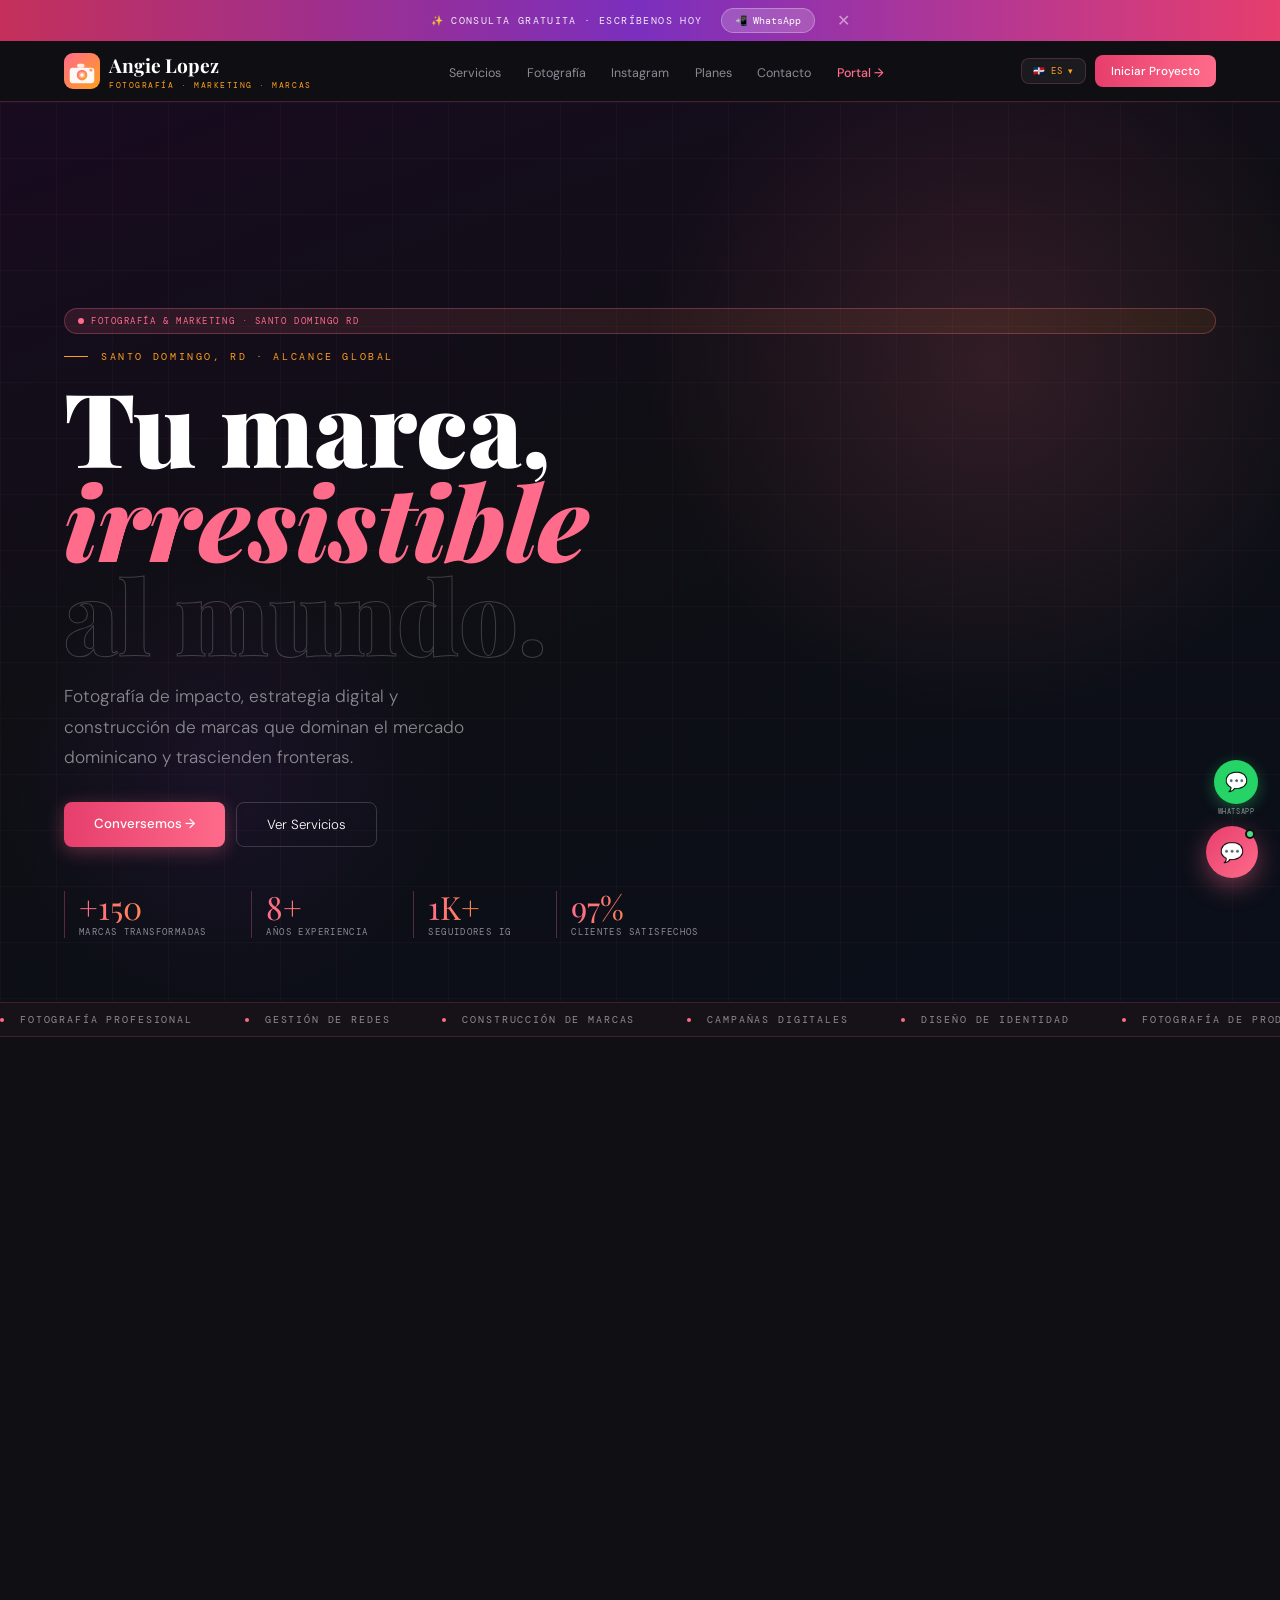
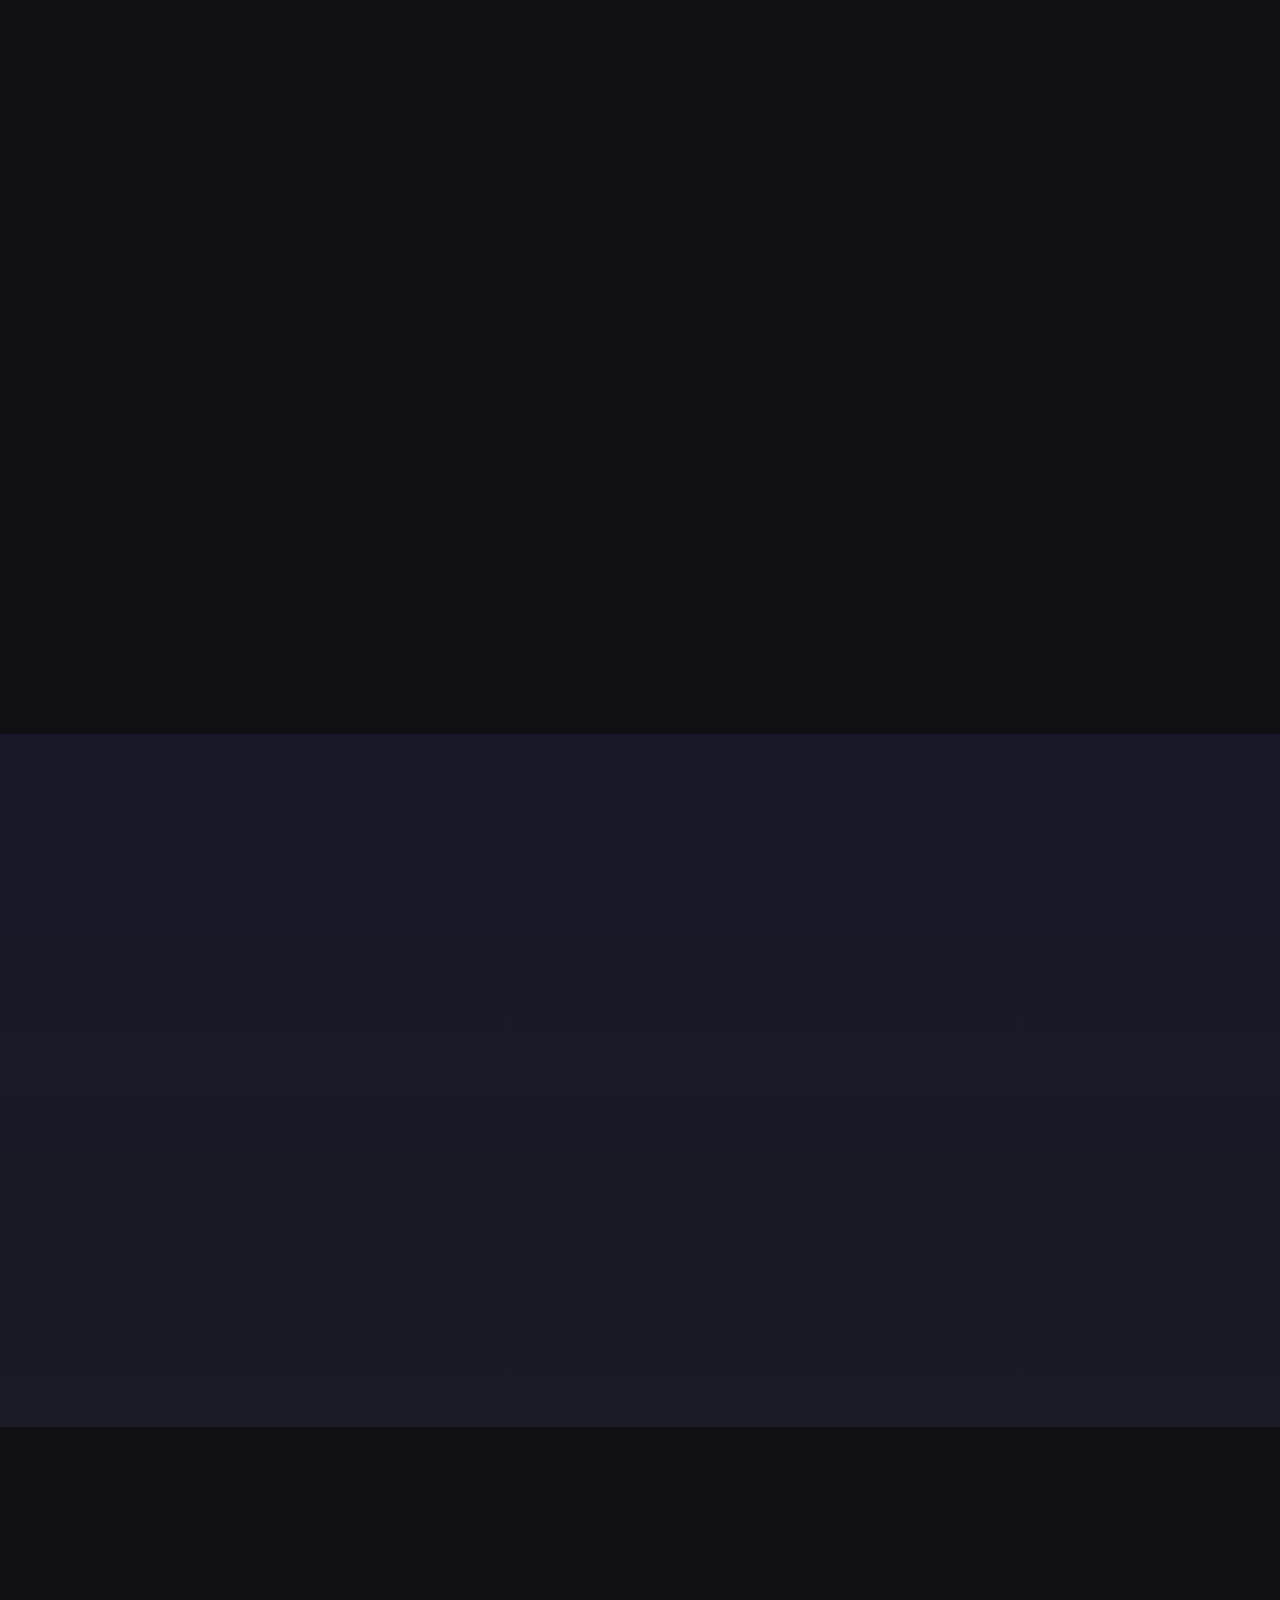
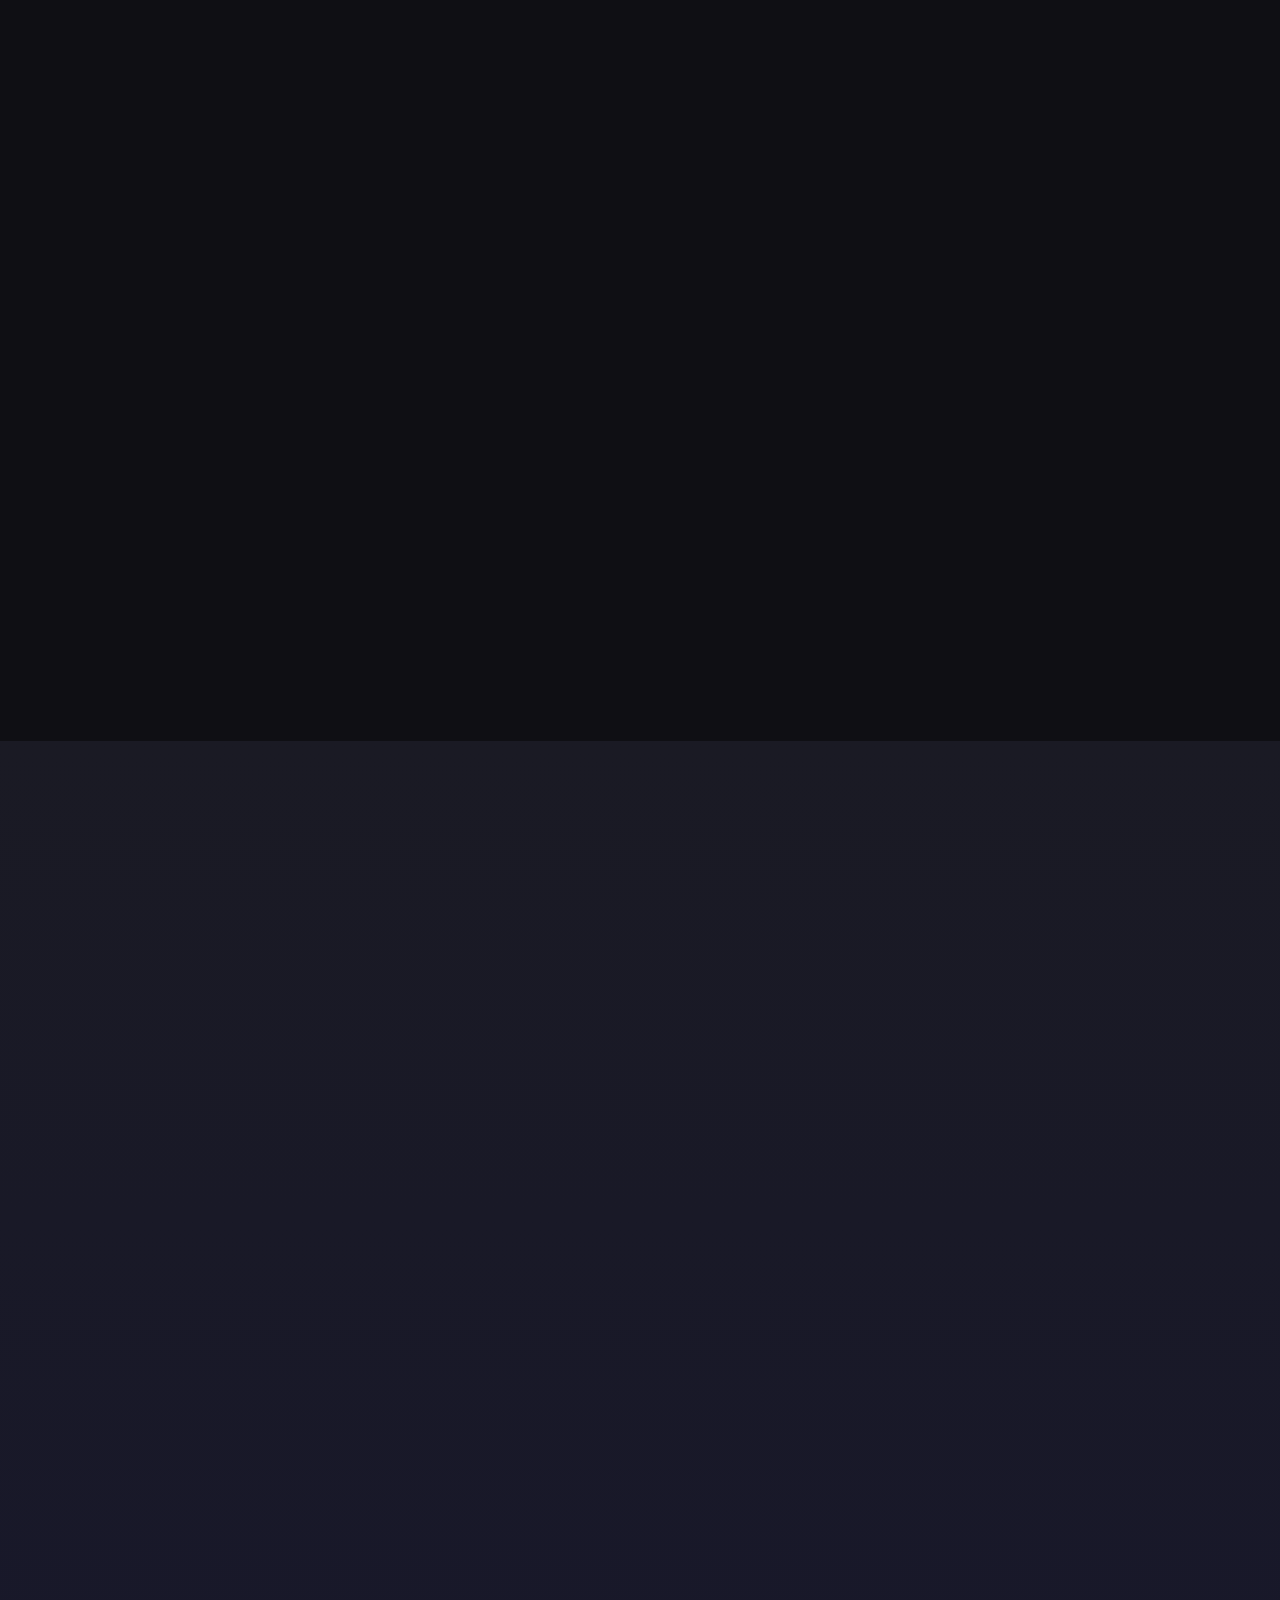
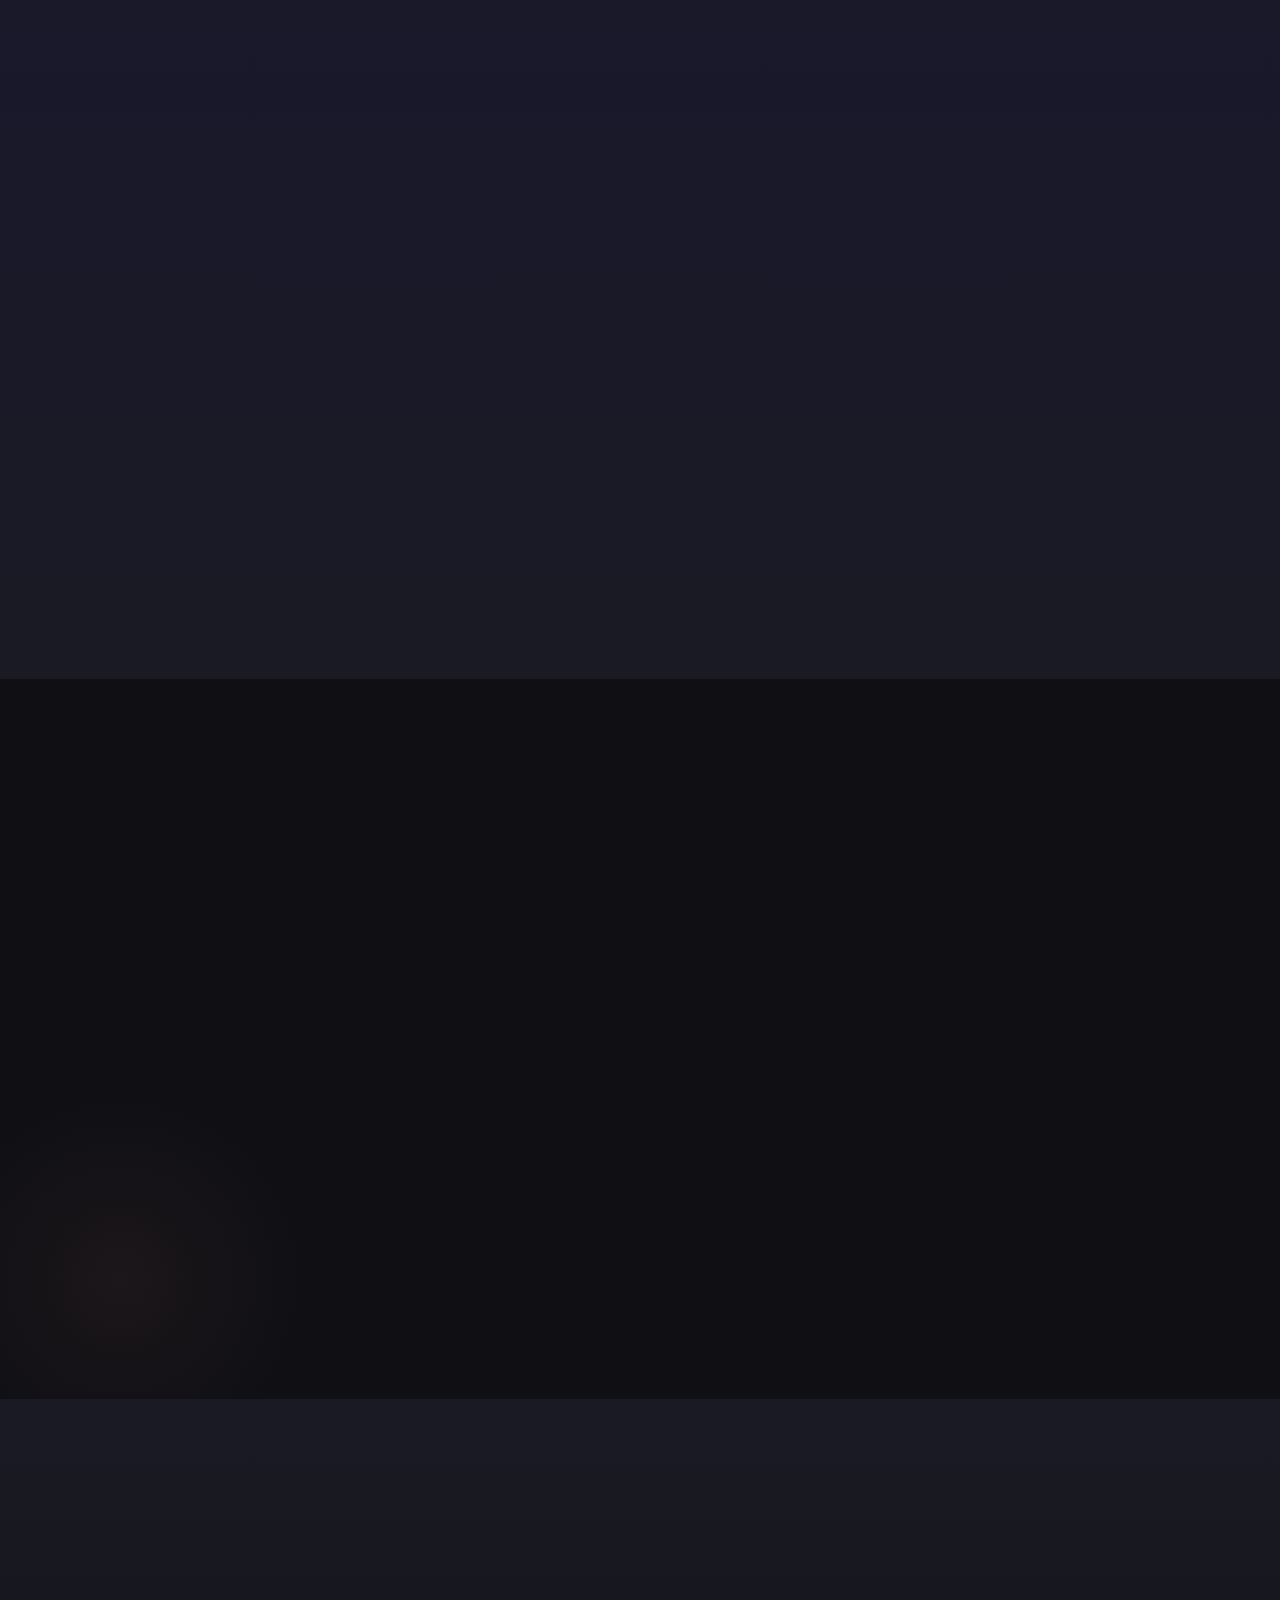
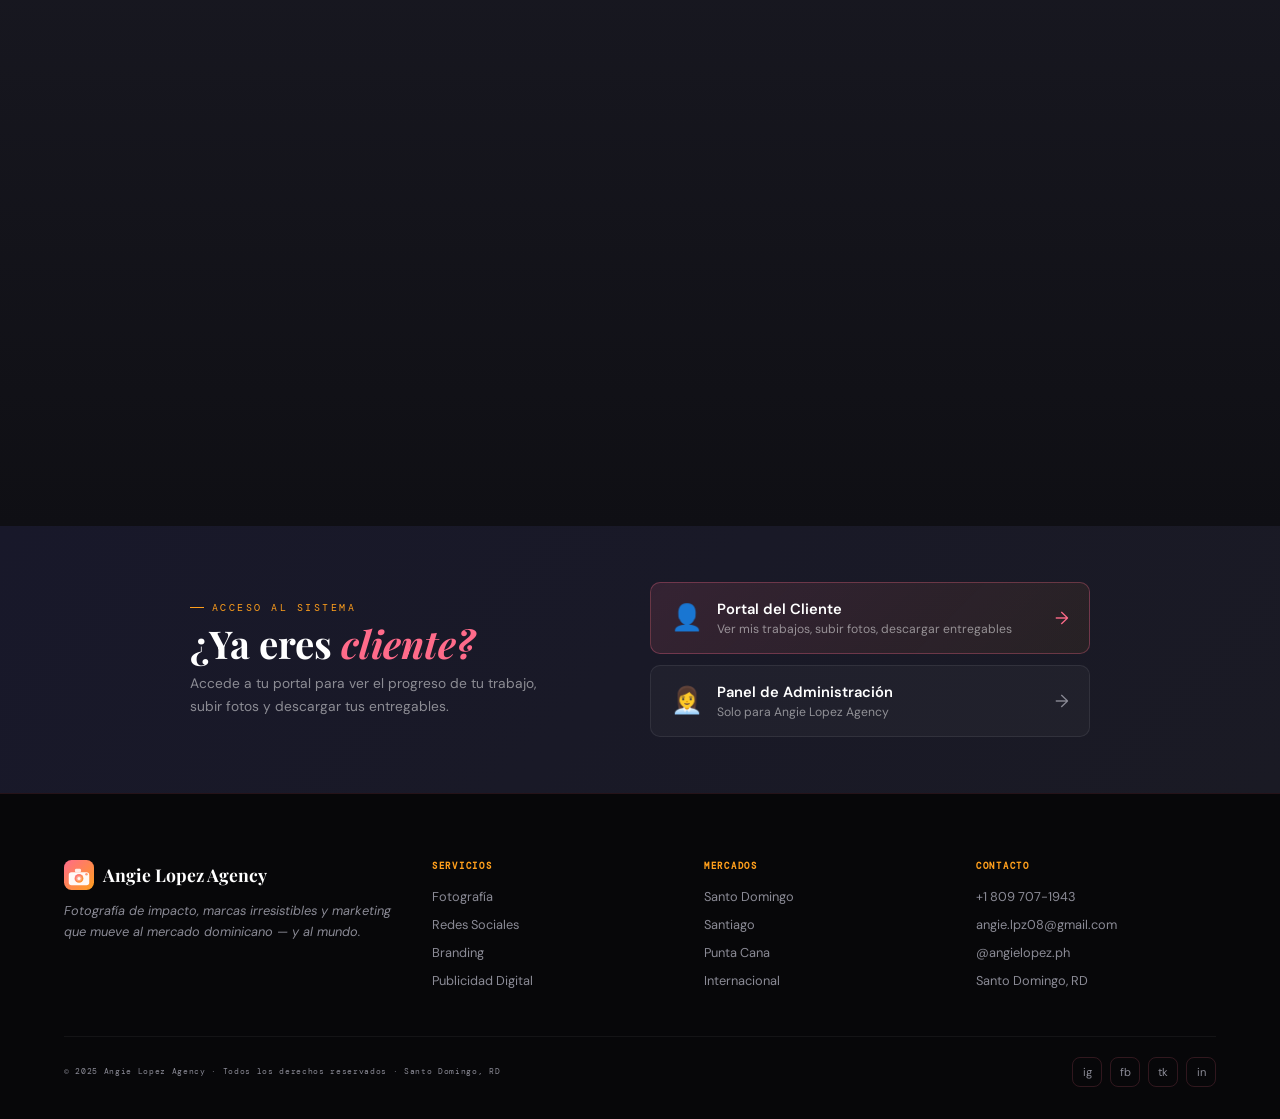
==== index.html @ e927869e "Add files via upload" ====
<!DOCTYPE html>
<html lang="es">
<head>
<meta charset="UTF-8">
<meta name="viewport" content="width=device-width,initial-scale=1">
<title>Angie Lopez Agency — Fotografía & Marketing | Santo Domingo, RD</title>
<meta name="description" content="Fotografía profesional, marketing digital y construcción de marcas en Santo Domingo, RD. Event Photographer · Corporate & Family · @angielopez.ph">
<meta name="theme-color" content="#FF6B8A">
<link rel="icon" type="image/svg+xml" href="data:image/svg+xml,<svg xmlns='http://www.w3.org/2000/svg' viewBox='0 0 100 100'><rect width='100' height='100' rx='20' fill='%23FF6B8A'/><text y='.9em' font-size='48' x='50%' text-anchor='middle' font-family='Georgia,serif' font-weight='900' fill='white'>ALA</text></svg>">
<link rel="preconnect" href="https://fonts.googleapis.com">
<link href="https://fonts.googleapis.com/css2?family=Playfair+Display:ital,wght@0,700;0,900;1,400&family=DM+Sans:wght@300;400;500&family=DM+Mono:wght@400&display=swap" rel="stylesheet">
<style>
*{margin:0;padding:0;box-sizing:border-box}
:root{
  --bg:#0F0F14;--bg2:#1A1A24;--w:#fff;--mu:#8B8B96;
  --pk:#FF6B8A;--pkd:#E63E6D;--pkk:#C4305A;
  --or:#FF9F1C;--pu:#7B2FBE;
  --gb:rgba(255,107,138,.22);--r:8px
}
html{scroll-behavior:smooth;overflow-x:hidden}
body{background:var(--bg);color:var(--w);font-family:'DM Sans',sans-serif;overflow-x:hidden}
::-webkit-scrollbar{width:3px}::-webkit-scrollbar-thumb{background:var(--pk)}
a{color:inherit;text-decoration:none}

/* PROGRESS */
#pb{position:fixed;top:0;left:0;height:3px;background:linear-gradient(90deg,var(--pkk),var(--pk),var(--or));z-index:9999;width:0;pointer-events:none;transition:width .1s}

/* TOPBAR */
#tb{background:linear-gradient(90deg,var(--pkk),var(--pu),var(--pkd));padding:8px 5%;display:flex;align-items:center;justify-content:center;gap:18px;flex-wrap:wrap;position:sticky;top:0;z-index:901}
#tb span{font-family:'DM Mono',monospace;font-size:.62rem;letter-spacing:.14em;color:rgba(255,255,255,.9);text-transform:uppercase}
#tb a{font-family:'DM Mono',monospace;font-size:.62rem;color:#fff;background:rgba(255,255,255,.18);padding:5px 13px;border-radius:20px;border:1px solid rgba(255,255,255,.28)}
.tbc{background:none;border:none;color:rgba(255,255,255,.5);cursor:pointer;font-size:1rem;margin-left:4px}

/* NAV */
nav{position:sticky;top:0;z-index:900;background:rgba(15,15,20,.97);border-bottom:1px solid var(--gb);backdrop-filter:blur(20px);padding:0 5%}
.ni{display:flex;align-items:center;justify-content:space-between;height:60px;gap:10px}
.la{display:flex;align-items:center;gap:9px;flex-shrink:0}
.lt{font-family:'Playfair Display',serif;font-size:clamp(.95rem,1.8vw,1.2rem);font-weight:700;color:var(--w)}
.ls{font-family:'DM Mono',monospace;font-size:.48rem;letter-spacing:.2em;color:var(--or);text-transform:uppercase;margin-top:2px}
.nl{display:flex;gap:clamp(12px,2vw,28px);list-style:none}
.nl a{font-size:.78rem;color:var(--mu);transition:color .2s}
.nl a:hover{color:var(--w)}
.nr{display:flex;align-items:center;gap:9px;flex-shrink:0}
.lw{position:relative}
.lb{display:flex;align-items:center;gap:5px;background:rgba(255,255,255,.05);border:1px solid var(--gb);color:var(--or);padding:6px 11px;cursor:pointer;font-family:'DM Mono',monospace;font-size:.58rem;letter-spacing:.1em;text-transform:uppercase;border-radius:var(--r)}
.ldd{position:absolute;top:calc(100% + 6px);right:0;background:var(--bg2);border:1px solid var(--gb);min-width:144px;display:none;flex-direction:column;border-radius:var(--r);overflow:hidden;box-shadow:0 16px 40px rgba(0,0,0,.5);z-index:999}
.lw.open .ldd{display:flex}
.lo{padding:9px 13px;font-family:'DM Mono',monospace;font-size:.58rem;letter-spacing:.1em;text-transform:uppercase;color:var(--mu);cursor:pointer;background:none;border:none;text-align:left;display:flex;align-items:center;gap:8px;transition:all .18s;width:100%}
.lo:hover,.lo.active{background:rgba(255,107,138,.08);color:var(--pk)}
.nc{background:linear-gradient(90deg,var(--pkd),var(--pk));color:#fff;padding:8px 16px;font-size:.73rem;font-weight:500;border-radius:var(--r);white-space:nowrap;transition:all .2s;display:inline-block}
.nc:hover{transform:translateY(-1px);box-shadow:0 4px 14px rgba(255,107,138,.35)}
.hm{display:none;flex-direction:column;gap:5px;cursor:pointer;padding:4px;background:none;border:none}
.hm span{display:block;width:22px;height:2px;background:var(--w);transition:all .3s;border-radius:2px}
.hm.open span:nth-child(1){transform:rotate(45deg) translate(5px,5px)}
.hm.open span:nth-child(2){opacity:0}
.hm.open span:nth-child(3){transform:rotate(-45deg) translate(5px,-5px)}

/* MOB NAV */
.mn{position:fixed;inset:0;background:var(--bg);z-index:890;display:flex;flex-direction:column;align-items:center;justify-content:center;gap:26px;transform:translateX(100%);transition:transform .35s ease}
.mn.open{transform:none}
.mn a{font-family:'Playfair Display',serif;font-size:1.9rem;color:var(--w);transition:color .2s}
.mn a:hover{color:var(--pk)}
.mlw{display:flex;gap:7px;flex-wrap:wrap;justify-content:center;margin-top:6px}
.ml{background:none;border:1px solid var(--gb);color:var(--mu);padding:6px 11px;cursor:pointer;font-family:'DM Mono',monospace;font-size:.58rem;letter-spacing:.1em;text-transform:uppercase;border-radius:var(--r);transition:all .18s}
.ml.active{border-color:var(--pk);color:var(--pk)}

/* HERO */
#hero{min-height:100svh;display:flex;flex-direction:column;justify-content:flex-end;padding:clamp(60px,8vw,100px) 5% clamp(40px,5vw,64px);position:relative;overflow:hidden}
.hbg{position:absolute;inset:0;background:linear-gradient(160deg,#180b20 0%,var(--bg) 45%,#0a0f1a 100%)}
.hg1{position:absolute;width:55vw;height:55vw;border-radius:50%;background:radial-gradient(circle,rgba(255,107,138,.15),transparent 70%);top:-10%;right:-5%;pointer-events:none}
.hg2{position:absolute;width:35vw;height:35vw;border-radius:50%;background:radial-gradient(circle,rgba(123,47,190,.1),transparent 70%);bottom:0;left:0;pointer-events:none}
.hgrid{position:absolute;inset:0;background-image:linear-gradient(rgba(255,107,138,.04) 1px,transparent 1px),linear-gradient(90deg,rgba(255,107,138,.04) 1px,transparent 1px);background-size:56px 56px;pointer-events:none}
.badge{display:inline-flex;align-items:center;gap:7px;background:linear-gradient(90deg,rgba(255,107,138,.12),rgba(255,159,28,.08));border:1px solid rgba(255,107,138,.3);padding:6px 13px;border-radius:999px;font-family:'DM Mono',monospace;font-size:.57rem;letter-spacing:.17em;color:var(--pk);text-transform:uppercase;margin-bottom:16px;position:relative}
.bd{width:6px;height:6px;background:var(--pk);border-radius:50%;animation:pulse 1.5s infinite;flex-shrink:0}
.ey{position:relative;font-family:'DM Mono',monospace;font-size:.63rem;letter-spacing:.26em;color:var(--or);text-transform:uppercase;margin-bottom:16px;display:flex;align-items:center;gap:13px}
.ey::before{content:'';width:24px;height:1px;background:var(--or)}
h1{position:relative;font-family:'Playfair Display',serif;font-size:clamp(2.8rem,8vw,8rem);line-height:.92;font-weight:900}
h1 em{color:var(--pk);font-style:italic}
h1 .out{-webkit-text-stroke:1px rgba(255,255,255,.2);color:transparent}
.hd{position:relative;font-size:clamp(.88rem,1.5vw,1.08rem);font-weight:300;color:rgba(255,255,255,.5);max-width:440px;line-height:1.75;margin-top:20px}
.hb{position:relative;display:flex;gap:11px;flex-wrap:wrap;margin-top:30px}
.bp{background:linear-gradient(90deg,var(--pkd),var(--pk));color:#fff;padding:13px 30px;font-size:.83rem;font-weight:500;border-radius:var(--r);transition:all .3s;box-shadow:0 4px 18px rgba(255,107,138,.33);display:inline-block}
.bp:hover{transform:translateY(-2px);box-shadow:0 8px 26px rgba(255,107,138,.48)}
.bg{border:1px solid rgba(255,255,255,.17);color:var(--w);padding:13px 30px;font-size:.83rem;font-weight:300;border-radius:var(--r);transition:all .3s;display:inline-block}
.bg:hover{border-color:var(--pk);color:var(--pk)}
.hss{position:relative;display:flex;gap:clamp(16px,3.5vw,48px);margin-top:44px;flex-wrap:wrap}
.hsi{border-left:1px solid rgba(255,107,138,.3);padding-left:14px}
.hsn{font-family:'Playfair Display',serif;font-size:clamp(1.3rem,3vw,2rem);background:linear-gradient(90deg,var(--pk),var(--or));-webkit-background-clip:text;-webkit-text-fill-color:transparent;background-clip:text;line-height:1}
.hsl{font-family:'DM Mono',monospace;font-size:.54rem;letter-spacing:.16em;color:var(--mu);text-transform:uppercase;margin-top:3px}

/* TICKER */
.tkw{border-top:1px solid rgba(255,107,138,.17);border-bottom:1px solid rgba(255,107,138,.17);padding:10px 0;overflow:hidden;background:rgba(255,107,138,.03)}
.tkt{display:flex;gap:52px;white-space:nowrap;animation:ticker 28s linear infinite;width:max-content}
.tki{font-family:'DM Mono',monospace;font-size:.61rem;letter-spacing:.19em;color:var(--mu);text-transform:uppercase;display:flex;align-items:center;gap:16px}
.tkd{width:4px;height:4px;background:var(--pk);border-radius:50%;flex-shrink:0}

/* SECTIONS */
section{padding:clamp(52px,8.5vw,105px) 5%}
.stg{font-family:'DM Mono',monospace;font-size:.59rem;letter-spacing:.26em;color:var(--or);text-transform:uppercase;margin-bottom:13px;display:flex;align-items:center;gap:9px}
.stg::before{content:'';width:16px;height:1px;background:var(--or)}
h2{font-family:'Playfair Display',serif;font-size:clamp(1.8rem,4vw,3.6rem);line-height:.95;margin-bottom:14px}
h2 em{color:var(--pk);font-style:italic}
.rv{opacity:0;transform:translateY(26px);transition:opacity .6s ease,transform .6s ease}
.rv.vis{opacity:1;transform:none}

/* SERVICES */
.si{font-size:clamp(.86rem,1.4vw,1rem);font-weight:300;color:rgba(255,255,255,.44);max-width:460px;line-height:1.75;margin-bottom:clamp(28px,4.5vw,56px)}
.sg{display:grid;grid-template-columns:repeat(auto-fit,minmax(min(100%,265px),1fr));gap:1px;background:rgba(255,107,138,.17)}
.sc{background:var(--bg);padding:clamp(20px,3vw,36px) clamp(16px,2.5vw,28px);position:relative;overflow:hidden;transition:background .3s}
.sc::before{content:'';position:absolute;inset:0;background:linear-gradient(135deg,rgba(255,107,138,.06),transparent 60%);opacity:0;transition:opacity .3s}
.sc:hover::before{opacity:1}
.sc:hover{background:rgba(255,107,138,.03)}
.scn{font-family:'Playfair Display',serif;font-size:2rem;color:rgba(255,107,138,.1);line-height:1;margin-bottom:14px;transition:color .3s}
.sc:hover .scn{color:rgba(255,107,138,.24)}
.sci{font-size:1.25rem;margin-bottom:10px}
.scnm{font-family:'Playfair Display',serif;font-size:1.08rem;font-weight:700;margin-bottom:7px}
.scd{font-size:.82rem;color:var(--mu);line-height:1.7;font-weight:300}
.scf{background:linear-gradient(135deg,rgba(255,107,138,.09),rgba(255,159,28,.06));border:1px solid rgba(255,107,138,.27)}
.scf .scn{color:rgba(255,107,138,.33)}
.scf .scnm{color:var(--pk)}
.sct{display:flex;flex-wrap:wrap;gap:5px;margin-top:11px}
.sctg{font-family:'DM Mono',monospace;font-size:.52rem;letter-spacing:.09em;border:1px solid rgba(255,107,138,.17);padding:3px 8px;text-transform:uppercase;color:var(--mu);border-radius:4px}

/* FOTO */
#foto{background:linear-gradient(180deg,#18182a,var(--bg2))}
.fg{display:grid;grid-template-columns:1fr 1fr;gap:clamp(28px,4.5vw,66px);align-items:center}
.fgl{display:grid;grid-template-columns:1fr 1fr;gap:7px}
.ft{overflow:hidden;position:relative;border-radius:var(--r)}
.ft:nth-child(1){grid-column:1;grid-row:1/3}
.fti{width:100%;min-height:90px;display:flex;align-items:center;justify-content:center;font-size:1.7rem;transition:transform .5s;height:100%}
.ft:hover .fti{transform:scale(1.06)}
.ft1{background:linear-gradient(135deg,#2d1520,#4a2535)}
.ft2{background:linear-gradient(135deg,#18152a,#2d2050)}
.ft3{background:linear-gradient(135deg,#15201a,#20402d)}
.ft4{background:linear-gradient(135deg,#1a1810,#302c18)}
.ftl{position:absolute;bottom:0;left:0;right:0;padding:7px 10px;background:linear-gradient(to top,rgba(0,0,0,.7),transparent);font-size:.6rem;font-family:'DM Mono',monospace;letter-spacing:.11em;text-transform:uppercase;color:rgba(255,255,255,.85);opacity:0;transition:opacity .3s;border-radius:0 0 var(--r) var(--r)}
.ft:hover .ftl{opacity:1}
.fc h2{font-size:clamp(1.7rem,3vw,3rem);line-height:.95;margin-bottom:13px}
.fc p{font-size:clamp(.82rem,1.3vw,.94rem);font-weight:300;color:rgba(255,255,255,.46);line-height:1.75;margin-bottom:16px}
.fty{display:flex;flex-direction:column;gap:7px;margin-top:14px}
.ftype{display:flex;align-items:center;gap:12px;padding:11px 14px;border:1px solid rgba(255,107,138,.13);border-radius:var(--r);transition:all .3s}
.ftype:hover{border-color:rgba(255,107,138,.36);background:rgba(255,107,138,.04)}
.ftic{font-size:1.05rem;flex-shrink:0}
.ftnm{font-weight:500;font-size:.84rem}
.ftpr{font-family:'DM Mono',monospace;font-size:.58rem;color:var(--or);letter-spacing:.08em;margin-top:2px}

/* INSTAGRAM */
#ig{background:var(--bg)}
.igw{display:grid;grid-template-columns:240px 1fr;gap:24px;align-items:start}
.igc{background:var(--bg2);border:1px solid var(--gb);border-radius:16px;overflow:hidden}
.igh{padding:15px;display:flex;align-items:center;gap:11px;border-bottom:1px solid var(--gb)}
.igav{width:40px;height:40px;border-radius:50%;background:linear-gradient(135deg,#f09433,#e6683c,#dc2743,#cc2366,#bc1888);display:flex;align-items:center;justify-content:center;color:#fff;font-weight:700;font-size:1rem;flex-shrink:0;font-family:'Playfair Display',serif}
.ighd{font-weight:700;font-size:.88rem;color:var(--w)}
.ign2{font-size:.72rem;color:var(--mu);margin-top:2px}
.igfl{margin-left:auto;background:#0095f6;color:#fff;border:none;border-radius:7px;padding:6px 13px;font-size:.7rem;font-weight:600;cursor:pointer;flex-shrink:0}
.igst{display:flex;padding:10px;border-bottom:1px solid var(--gb)}
.igsti{flex:1;text-align:center}
.igsn{font-size:.95rem;font-weight:700;color:var(--w)}
.igsl2{font-size:.6rem;color:var(--mu)}
.igb{padding:10px 13px;border-bottom:1px solid var(--gb)}
.igb p{font-size:.76rem;color:rgba(255,255,255,.6);line-height:1.55}
.igb strong{color:var(--w);font-weight:600}
.igg{display:grid;grid-template-columns:repeat(3,1fr);gap:2px;padding:2px}
.igt{aspect-ratio:1;display:flex;align-items:center;justify-content:center;cursor:pointer;transition:opacity .2s;border-radius:5px;position:relative;overflow:hidden}
.igt:hover{opacity:.82}
.igtl{position:absolute;bottom:0;left:0;right:0;background:rgba(0,0,0,.6);color:#fff;font-size:.54rem;padding:4px 5px;opacity:0;transition:opacity .2s;font-family:'DM Mono',monospace;letter-spacing:.07em;text-transform:uppercase;text-align:center}
.igt:hover .igtl{opacity:1}
.c1{background:#e8d5c4}.c2{background:#c4d4e8}.c3{background:#d4e8c4}
.c4{background:#e8c4d4}.c5{background:#c4e8e4}.c6{background:#e4e8c4}
.c7{background:#dcc4e8}.c8{background:#e8dcc4}.c9{background:#c4dce8}
.igct{padding:10px 13px;text-align:center;border-top:1px solid var(--gb)}
.igct a{font-size:.7rem;color:#0095f6;font-weight:600}
.igco{display:flex;flex-direction:column;gap:20px}
.ight{font-family:'Playfair Display',serif;font-size:clamp(1.4rem,2.8vw,2.2rem);line-height:1}
.ight em{color:var(--pk);font-style:italic}
.igd{font-size:.88rem;font-weight:300;color:rgba(255,255,255,.46);line-height:1.75;max-width:440px}






.igcl{background:linear-gradient(135deg,rgba(255,107,138,.1),rgba(255,159,28,.06));border:1px solid rgba(255,107,138,.27);border-radius:var(--r);padding:14px}
.igclt{font-family:'Playfair Display',serif;font-size:1rem;font-weight:700;margin-bottom:6px}
.igcld{font-size:.8rem;color:rgba(255,255,255,.56);line-height:1.6;margin-bottom:12px}
.igclb{display:inline-flex;align-items:center;gap:7px;background:linear-gradient(90deg,var(--pkd),var(--pk));color:#fff;padding:9px 18px;border-radius:var(--r);font-size:.74rem;font-weight:500;transition:all .3s}
.igclb:hover{transform:translateY(-2px);box-shadow:0 6px 18px rgba(255,107,138,.4)}

/* SECTORES */
.mkg{display:grid;grid-template-columns:repeat(auto-fit,minmax(min(100%,185px),1fr));gap:1px;background:rgba(255,107,138,.13);margin-top:clamp(24px,3.5vw,44px)}
.mkc{background:var(--bg);padding:20px 16px;text-align:center;transition:all .3s;border:1px solid transparent}
.mkc:hover{background:rgba(255,107,138,.05);border-color:rgba(255,107,138,.19)}
.mkico{font-size:1.55rem;margin-bottom:7px}
.mks{font-family:'DM Mono',monospace;font-size:.53rem;letter-spacing:.17em;text-transform:uppercase;color:var(--or);margin-bottom:4px}
.mkn{font-family:'Playfair Display',serif;font-size:.95rem;font-weight:700;margin-bottom:4px}
.mkd{font-size:.74rem;color:var(--mu);line-height:1.55}

/* PROCESO */
#pro{background:linear-gradient(180deg,var(--bg2),#18182a)}
.pg{display:grid;gap:1px;background:rgba(255,107,138,.13);margin-top:clamp(24px,3.5vw,44px)}
.paso{background:var(--bg2);padding:clamp(18px,3vw,34px);display:grid;grid-template-columns:50px 1fr;gap:clamp(14px,2vw,28px);align-items:start;transition:background .3s}
.paso:hover{background:rgba(255,107,138,.04)}
.pasn{font-family:'Playfair Display',serif;font-size:2.4rem;color:rgba(255,107,138,.17);line-height:1;padding-top:3px}
.past{font-family:'Playfair Display',serif;font-size:clamp(.96rem,1.7vw,1.2rem);font-weight:700;margin-bottom:5px}
.pasd{font-size:.82rem;color:var(--mu);line-height:1.7;max-width:560px}

/* PLANES */
.pli{font-size:clamp(.84rem,1.3vw,.94rem);color:rgba(255,255,255,.43);max-width:480px;line-height:1.7;margin-bottom:clamp(24px,3.5vw,44px)}
.plg{display:grid;grid-template-columns:repeat(auto-fit,minmax(min(100%,255px),1fr));gap:1px;background:rgba(255,107,138,.17)}
.plan{background:var(--bg);padding:clamp(22px,3vw,38px) clamp(18px,2.5vw,30px);position:relative;transition:background .3s}
.plan:hover:not(.pf){background:rgba(255,107,138,.03)}
.plb{position:absolute;top:15px;right:15px;font-family:'DM Mono',monospace;font-size:.5rem;letter-spacing:.11em;background:var(--pkk);color:#fff;padding:3px 8px;text-transform:uppercase;border-radius:4px}
.pf{background:linear-gradient(135deg,var(--pkk),var(--pk))}
.pln{font-family:'DM Mono',monospace;font-size:.63rem;letter-spacing:.2em;text-transform:uppercase;margin-bottom:5px;color:var(--mu)}
.pf .pln{color:rgba(255,255,255,.76)}
.plp{font-family:'Playfair Display',serif;font-size:clamp(1.8rem,3.5vw,2.6rem);font-weight:900;line-height:1;margin:14px 0 3px}
.plc{font-family:'DM Mono',monospace;font-size:.63rem;vertical-align:super;margin-right:3px;color:var(--mu)}
.pf .plc{color:rgba(255,255,255,.66)}
.plpe{font-family:'DM Mono',monospace;font-size:.56rem;letter-spacing:.11em;color:var(--mu);text-transform:uppercase;margin-bottom:20px}
.pf .plpe{color:rgba(255,255,255,.58)}
.plf{list-style:none;display:flex;flex-direction:column}
.plf li{padding:8px 0;border-bottom:1px solid rgba(255,255,255,.06);font-size:.82rem;display:flex;align-items:flex-start;gap:8px;font-weight:300;line-height:1.4}
.pf .plf li{border-bottom-color:rgba(255,255,255,.13)}
.plf li::before{content:'→';color:var(--or);font-size:.68rem;flex-shrink:0;margin-top:1px}
.pf .plf li::before{color:rgba(255,255,255,.86)}
.plbt{display:block;margin-top:20px;padding:11px;text-align:center;font-family:'DM Mono',monospace;font-size:.63rem;letter-spacing:.16em;text-transform:uppercase;border:1px solid rgba(255,107,138,.2);color:var(--w);border-radius:var(--r);transition:all .3s;cursor:pointer;background:none;width:100%}
.plbt:hover{background:var(--pk);color:#fff;border-color:var(--pk)}
.pf .plbt{background:rgba(255,255,255,.14);color:#fff;border-color:rgba(255,255,255,.26)}
.pf .plbt:hover{background:#fff;color:var(--pkk)}
.plnt{font-family:'DM Mono',monospace;font-size:.56rem;letter-spacing:.08em;color:var(--mu);margin-top:28px;text-align:center;line-height:1.75}
.pptl{font-family:'Playfair Display',serif;font-size:clamp(1.2rem,2.3vw,1.7rem);margin:44px 0 18px}
.pptl em{color:var(--pk);font-style:italic}
.ppg{display:grid;grid-template-columns:repeat(auto-fit,minmax(min(100%,205px),1fr));gap:1px;background:rgba(255,107,138,.17)}
.ppc{background:var(--bg);padding:22px 18px;transition:background .3s}
.ppc:hover{background:rgba(255,107,138,.04)}
.ppn{font-family:'DM Mono',monospace;font-size:.58rem;letter-spacing:.16em;text-transform:uppercase;color:var(--pk);margin-bottom:5px}
.ppp{font-family:'Playfair Display',serif;font-size:1.55rem;font-weight:700;margin-bottom:3px}
.ppd{font-family:'DM Mono',monospace;font-size:.54rem;letter-spacing:.09em;color:var(--mu);text-transform:uppercase;margin-bottom:11px}
.ppf{list-style:none;display:flex;flex-direction:column;gap:6px}
.ppf li{font-size:.76rem;color:var(--mu);display:flex;gap:7px;line-height:1.4}
.ppf li::before{content:'✓';color:var(--pk);flex-shrink:0}

/* TESTIMONIOS */
#tst{background:linear-gradient(180deg,#18182a,var(--bg2))}
.tg{display:grid;grid-template-columns:repeat(auto-fit,minmax(min(100%,260px),1fr));gap:1px;background:rgba(255,107,138,.13);margin-top:clamp(24px,3.5vw,44px)}
.tc{background:var(--bg2);padding:clamp(18px,3vw,30px);transition:background .3s}
.tc:hover{background:rgba(255,107,138,.04)}
.tcs{color:var(--pk);font-size:.7rem;margin-bottom:11px;letter-spacing:2px}
.tcq{font-family:'Playfair Display',serif;font-size:clamp(.86rem,1.4vw,1rem);font-style:italic;line-height:1.65;color:rgba(255,255,255,.8);margin-bottom:14px}
.tca{font-family:'DM Mono',monospace;font-size:.56rem;letter-spacing:.13em;color:var(--or);text-transform:uppercase}
.tcr{font-size:.74rem;color:var(--mu);margin-top:2px}

/* CONTACTO */
#cont{position:relative;overflow:hidden}
.cgw{position:absolute;width:380px;height:380px;background:radial-gradient(circle,rgba(196,123,110,.07),transparent 70%);left:-70px;bottom:-70px;pointer-events:none}
.cgg{display:grid;grid-template-columns:1fr 1fr;gap:clamp(32px,4.5vw,66px)}
.ci h2{font-size:clamp(1.8rem,4vw,3.5rem);line-height:.93;margin-bottom:14px}
.ci p{font-size:clamp(.82rem,1.3vw,.94rem);font-weight:300;color:rgba(255,255,255,.42);line-height:1.75;margin-bottom:24px}
.chs{display:flex;flex-direction:column;gap:9px}
.ch{display:flex;align-items:center;gap:12px;padding:12px 14px;border:1px solid rgba(255,107,138,.13);border-radius:var(--r);transition:all .3s;cursor:pointer}
.ch:hover{border-color:var(--pk);background:rgba(255,107,138,.05)}
.chi{font-size:1.05rem;flex-shrink:0}
.chl{font-family:'DM Mono',monospace;font-size:.52rem;letter-spacing:.14em;color:var(--or);text-transform:uppercase}
.chv{font-size:.82rem;margin-top:2px}
.fs{display:flex;flex-direction:column;gap:11px}
.fr{display:grid;grid-template-columns:1fr 1fr;gap:11px}
.fg2{display:flex;flex-direction:column;gap:5px}
.fl{font-family:'DM Mono',monospace;font-size:.52rem;letter-spacing:.14em;color:var(--mu);text-transform:uppercase}
.fin,.fse,.fta{background:rgba(255,255,255,.05);border:1px solid rgba(255,107,138,.17);color:var(--w);padding:10px 13px;font-family:'DM Sans',sans-serif;font-size:.86rem;outline:none;transition:border-color .3s;border-radius:var(--r);-webkit-appearance:none;width:100%}
.fin:focus,.fse:focus,.fta:focus{border-color:var(--pk)}
.fin::placeholder,.fta::placeholder{color:var(--mu)}
.fta{resize:vertical;min-height:92px}
.fse option{background:var(--bg)}
.fsb{background:linear-gradient(90deg,var(--pkd),var(--pk));color:#fff;border:none;padding:12px 34px;font-size:.82rem;font-weight:500;cursor:pointer;align-self:flex-start;border-radius:var(--r);transition:all .3s}
.fsb:hover{transform:translateY(-2px);box-shadow:0 8px 20px rgba(255,107,138,.38)}

/* CHAT */
#cw{position:fixed;bottom:22px;right:22px;z-index:800}
#cb{width:52px;height:52px;border-radius:50%;background:linear-gradient(135deg,var(--pkd),var(--pk));border:none;cursor:pointer;display:flex;align-items:center;justify-content:center;font-size:1.2rem;box-shadow:0 8px 26px rgba(255,107,138,.43);transition:all .3s;position:relative}
#cb:hover{transform:scale(1.08);box-shadow:0 12px 38px rgba(255,107,138,.58)}
.cpls{position:absolute;top:3px;right:3px;width:10px;height:10px;background:#4ade80;border-radius:50%;border:2px solid var(--bg);animation:pulse 2s infinite}
#cp{position:absolute;bottom:64px;right:0;width:min(338px,91vw);background:var(--bg2);border:1px solid rgba(255,107,138,.24);box-shadow:0 20px 56px rgba(0,0,0,.6);display:none;flex-direction:column;border-radius:13px;overflow:hidden}
#cp.open{display:flex;animation:co .28s ease}
.chd{background:linear-gradient(90deg,var(--pkk),var(--pk));padding:13px 15px;display:flex;align-items:center;gap:10px}
.chav{width:32px;height:32px;border-radius:50%;background:rgba(255,255,255,.2);display:flex;align-items:center;justify-content:center;font-size:.9rem;flex-shrink:0}
.chnm{font-family:'Playfair Display',serif;font-size:.92rem;font-weight:700;color:#fff}
.chst{font-family:'DM Mono',monospace;font-size:.52rem;letter-spacing:.09em;color:rgba(255,255,255,.8)}
#cms{flex:1;min-height:235px;max-height:235px;overflow-y:auto;padding:11px;display:flex;flex-direction:column;gap:8px;scroll-behavior:smooth}
#cms::-webkit-scrollbar{width:2px}
#cms::-webkit-scrollbar-thumb{background:var(--pk)}
.msg{max-width:85%;padding:8px 12px;font-size:.8rem;line-height:1.5;border-radius:10px;word-break:break-word;animation:fadein .2s ease}
.msg.bot{background:rgba(255,107,138,.1);border:1px solid rgba(255,107,138,.17);color:var(--w);align-self:flex-start;border-radius:3px 10px 10px 10px}
.msg.user{background:linear-gradient(135deg,var(--pkk),var(--pk));color:#fff;align-self:flex-end;border-radius:10px 3px 10px 10px}
.msg a{color:var(--or);text-decoration:underline}
.msg strong{font-weight:600}
.qd{display:flex;gap:4px;align-items:center;padding:3px 0}
.qd span{width:6px;height:6px;background:var(--pk);border-radius:50%;opacity:.3;animation:dot 1.2s infinite}
.qd span:nth-child(2){animation-delay:.2s}
.qd span:nth-child(3){animation-delay:.4s}
.qrw{padding:7px 10px;display:flex;flex-wrap:wrap;gap:5px;border-top:1px solid rgba(255,107,138,.11);background:rgba(255,107,138,.03)}
.qrb{background:rgba(255,107,138,.1);border:1px solid rgba(255,107,138,.23);color:var(--pk);padding:4px 9px;border-radius:16px;font-size:.7rem;cursor:pointer;white-space:nowrap;transition:all .16s;font-family:'DM Sans',sans-serif}
.qrb:hover{background:rgba(255,107,138,.2);border-color:var(--pk)}
.ciw{padding:9px 10px;border-top:1px solid rgba(255,107,138,.12);display:flex;gap:6px;background:var(--bg2)}
#ci{flex:1;background:rgba(255,255,255,.05);border:1px solid rgba(255,107,138,.15);color:var(--w);padding:8px 11px;font-family:'DM Sans',sans-serif;font-size:.8rem;outline:none;border-radius:var(--r);transition:border-color .2s}
#ci:focus{border-color:var(--pk)}
#ci::placeholder{color:var(--mu)}
#ci:disabled{opacity:.53}
#cs{background:linear-gradient(135deg,var(--pkd),var(--pk));color:#fff;border:none;width:34px;height:34px;border-radius:50%;cursor:pointer;font-size:.88rem;transition:all .18s;display:flex;align-items:center;justify-content:center;flex-shrink:0}
#cs:hover:not(:disabled){transform:scale(1.08);box-shadow:0 4px 13px rgba(255,107,138,.38)}
#cs:disabled{opacity:.43;cursor:not-allowed;transform:none}
.cft{padding:5px 10px;background:rgba(255,107,138,.03);border-top:1px solid rgba(255,107,138,.1);display:flex;align-items:center;justify-content:space-between}
.cfl{font-family:'DM Mono',monospace;font-size:.5rem;letter-spacing:.08em;color:var(--mu)}
.cfw{font-family:'DM Mono',monospace;font-size:.5rem;color:#4ade80}

/* FLOATING */
.waf{position:fixed;bottom:84px;right:22px;z-index:700;display:flex;flex-direction:column;align-items:center;gap:3px}
.waf a{width:44px;height:44px;background:#25D366;border-radius:50%;display:flex;align-items:center;justify-content:center;font-size:1.15rem;box-shadow:0 4px 15px rgba(37,211,102,.38);transition:all .3s}
.waf a:hover{transform:scale(1.1)}
.wafl{font-family:'DM Mono',monospace;font-size:.45rem;letter-spacing:.08em;color:var(--mu);text-transform:uppercase}
#btt{position:fixed;bottom:22px;left:22px;z-index:700;width:36px;height:36px;background:rgba(255,255,255,.07);border:1px solid rgba(255,107,138,.17);color:var(--mu);font-size:.82rem;cursor:pointer;display:flex;align-items:center;justify-content:center;border-radius:50%;opacity:0;transition:all .3s;backdrop-filter:blur(8px)}
#btt.vis{opacity:1}
#btt:hover{background:var(--pk);color:#fff;border-color:var(--pk)}

/* FOOTER */
footer{background:#070709;border-top:1px solid rgba(255,107,138,.12);padding:clamp(40px,6.5vw,66px) 5% clamp(24px,3vw,32px)}
.ftt{display:grid;grid-template-columns:1.4fr 1fr 1fr 1fr;gap:clamp(16px,2.5vw,32px);margin-bottom:clamp(30px,4.5vw,46px)}
.flo{display:flex;align-items:center;gap:9px;margin-bottom:10px}
.flo span{font-family:'Playfair Display',serif;font-size:1.1rem;font-weight:700}
.ftg{font-size:.8rem;color:var(--mu);line-height:1.65;font-style:italic}
.fcc h4{font-family:'DM Mono',monospace;font-size:.54rem;letter-spacing:.2em;color:var(--or);text-transform:uppercase;margin-bottom:13px}
.fcc ul{list-style:none;display:flex;flex-direction:column;gap:7px}
.fcc li a{color:var(--mu);font-size:.8rem;transition:color .2s}
.fcc li a:hover{color:var(--w)}
.fb{border-top:1px solid rgba(255,255,255,.05);padding-top:20px;display:flex;justify-content:space-between;align-items:center;flex-wrap:wrap;gap:11px}
.fleg{font-family:'DM Mono',monospace;font-size:.52rem;letter-spacing:.08em;color:var(--mu)}
.fso{display:flex;gap:8px}
.sl{width:30px;height:30px;border:1px solid rgba(255,107,138,.17);display:flex;align-items:center;justify-content:center;color:var(--mu);font-size:.7rem;border-radius:var(--r);transition:all .3s}
.sl:hover{border-color:var(--pk);color:var(--pk)}


/* COTIZADOR */
#cotizador{background:linear-gradient(180deg,var(--bg2),var(--bg))}
.quiz-wrap{max-width:620px;margin:0 auto}
.quiz-step{display:none;animation:fadein .3s ease}
.quiz-step.active{display:block}
.quiz-q{font-family:'Playfair Display',serif;font-size:clamp(1.1rem,2.5vw,1.6rem);font-weight:700;margin-bottom:6px;line-height:1.2}
.quiz-sub{font-size:.86rem;color:var(--mu);margin-bottom:22px;line-height:1.6}
.quiz-opts{display:grid;grid-template-columns:1fr 1fr;gap:10px;margin-bottom:20px}
.quiz-opt{background:rgba(255,255,255,.04);border:1px solid rgba(255,107,138,.18);border-radius:10px;padding:14px 16px;cursor:pointer;transition:all .2s;text-align:left;display:flex;align-items:center;gap:11px}
.quiz-opt:hover{border-color:var(--pk);background:rgba(255,107,138,.07)}
.quiz-opt.selected{border-color:var(--pk);background:rgba(255,107,138,.12)}
.quiz-opt .opt-ico{font-size:1.3rem;flex-shrink:0}
.quiz-opt .opt-txt{font-size:.86rem;font-weight:500}
.quiz-opt .opt-sub{font-size:.74rem;color:var(--mu);margin-top:2px}
.quiz-nav{display:flex;gap:10px;align-items:center;margin-top:6px}
.quiz-back{background:none;border:1px solid rgba(255,255,255,.12);color:var(--mu);padding:9px 18px;border-radius:var(--r);font-size:.82rem;cursor:pointer;transition:all .2s}
.quiz-back:hover{border-color:var(--pk);color:var(--pk)}
.quiz-prog{flex:1;background:rgba(255,255,255,.07);border-radius:99px;height:5px;overflow:hidden}
.quiz-prog-bar{background:linear-gradient(90deg,var(--pkd),var(--pk));height:100%;border-radius:99px;transition:width .4s ease}
.quiz-result{background:linear-gradient(135deg,rgba(255,107,138,.1),rgba(255,159,28,.06));border:1px solid rgba(255,107,138,.28);border-radius:14px;padding:24px}
.quiz-result-title{font-family:'Playfair Display',serif;font-size:1.2rem;font-weight:700;margin-bottom:6px}
.quiz-result-pkg{font-family:'DM Mono',monospace;font-size:.62rem;letter-spacing:.16em;color:var(--or);text-transform:uppercase;margin-bottom:14px}
.quiz-result-price{font-family:'Playfair Display',serif;font-size:2rem;font-weight:900;color:var(--pk);margin-bottom:4px}
.quiz-result-desc{font-size:.86rem;color:rgba(255,255,255,.6);line-height:1.65;margin-bottom:18px}
.quiz-result-items{list-style:none;display:flex;flex-direction:column;gap:6px;margin-bottom:20px}
.quiz-result-items li{font-size:.84rem;display:flex;gap:8px;align-items:flex-start}
.quiz-result-items li::before{content:'→';color:var(--or);flex-shrink:0}

/* ANIMATIONS */
@keyframes pulse{0%,100%{transform:scale(1)}50%{transform:scale(1.33)}}
@keyframes ticker{from{transform:translateX(0)}to{transform:translateX(-50%)}}
@keyframes co{from{opacity:0;transform:translateY(13px) scale(.96)}to{opacity:1;transform:none}}
@keyframes dot{0%,80%,100%{opacity:.2;transform:translateY(0)}40%{opacity:1;transform:translateY(-3px)}}
@keyframes fadein{from{opacity:0;transform:translateY(5px)}to{opacity:1;transform:none}}

/* RESPONSIVE */
@media(max-width:960px){
  .nl,.nc{display:none}
  .hm{display:flex}
  .fg,.cgg{grid-template-columns:1fr}
  .fgl{order:2}.fc{order:1}
  .ftt{grid-template-columns:1fr 1fr}
  .igw{grid-template-columns:1fr}
  
}
@media(max-width:620px){
  .fr{grid-template-columns:1fr}
  .ftt{grid-template-columns:1fr}
  .fb{flex-direction:column;align-items:flex-start}
  .hss{gap:13px}
  .ppg{grid-template-columns:1fr 1fr}
  #tb{flex-direction:column;gap:6px;padding:7px 4%}
}
</style>
</head>
<body>

<div id="pb"></div>

<!-- TOPBAR -->
<div id="tb">
  <span data-i18n="ann">✨ Consulta gratuita · Escríbenos hoy</span>
  <a href="https://wa.me/18097071943" target="_blank">📲 WhatsApp</a>
  <button class="tbc" onclick="this.parentElement.style.display='none'">✕</button>
</div>

<!-- NAV -->
<nav>
  <div class="ni">
    <a href="#hero" class="la">
      <svg width="36" height="36" viewBox="0 0 44 44" xmlns="http://www.w3.org/2000/svg">
        <defs><linearGradient id="lg" x1="0%" y1="0%" x2="100%" y2="100%"><stop offset="0%" style="stop-color:#FF6B8A"/><stop offset="100%" style="stop-color:#FF9F1C"/></linearGradient></defs>
        <rect width="44" height="44" rx="11" fill="url(#lg)"/>
        <rect x="7" y="18" width="30" height="19" rx="4" fill="white" opacity=".95"/>
        <circle cx="22" cy="27" r="6.5" fill="url(#lg)"/>
        <circle cx="22" cy="27" r="4" fill="white" opacity=".3"/>
        <circle cx="22" cy="27" r="2.2" fill="white" opacity=".9"/>
        <rect x="16" y="13" width="9" height="5" rx="2" fill="white" opacity=".85"/>
        <circle cx="33" cy="21" r="1.8" fill="url(#lg)" opacity=".8"/>
      </svg>
      <div>
        <div class="lt">Angie Lopez</div>
        <div class="ls" data-i18n="ls">Fotografía · Marketing · Marcas</div>
      </div>
    </a>
    <ul class="nl">
      <li><a href="#svc" data-i18n="ns">Servicios</a></li>
      <li><a href="#foto" data-i18n="nf">Fotografía</a></li>
      <li><a href="#ig" data-i18n="nig">Instagram</a></li>
      <li><a href="#planes" data-i18n="np">Planes</a></li>
      <li><a href="#cont" data-i18n="nc2">Contacto</a></li>
      <li><a href="admin/dashboard.html" style="color:var(--pk);font-weight:500">Portal →</a></li>
    </ul>
    <div class="nr">
      <div class="lw" id="lw">
        <button class="lb" onclick="tlw()"><span id="lf">🇩🇴</span><span id="lc">ES</span><span>▾</span></button>
        <div class="ldd" id="ld">
          <button class="lo active" onclick="sL('es')">🇩🇴 Español</button>
          <button class="lo" onclick="sL('en')">🇺🇸 English</button>
          <button class="lo" onclick="sL('fr')">🇫🇷 Français</button>
          <button class="lo" onclick="sL('it')">🇮🇹 Italiano</button>
          <button class="lo" onclick="sL('pt')">🇧🇷 Português</button>
        </div>
      </div>
      <a href="#cont" class="nc" data-i18n="ncta">Iniciar Proyecto</a>
      <button class="hm" id="hmbtn" onclick="tmob()"><span></span><span></span><span></span></button>
    </div>
  </div>
</nav>

<!-- MOBILE NAV -->
<div class="mn" id="mobnav">
  <a href="#svc" onclick="cmob()" data-i18n="ns">Servicios</a>
  <a href="#foto" onclick="cmob()" data-i18n="nf">Fotografía</a>
  <a href="#ig" onclick="cmob()" data-i18n="nig">Instagram</a>
  <a href="#planes" onclick="cmob()" data-i18n="np">Planes</a>
  <a href="#cont" onclick="cmob()" data-i18n="nc2">Contacto</a>
  <a href="admin/dashboard.html" style="color:var(--pk)">Portal de Acceso →</a>
  <div class="mlw">
    <button class="ml active" onclick="sL('es');cmob()">🇩🇴 ES</button>
    <button class="ml" onclick="sL('en');cmob()">🇺🇸 EN</button>
    <button class="ml" onclick="sL('fr');cmob()">🇫🇷 FR</button>
    <button class="ml" onclick="sL('it');cmob()">🇮🇹 IT</button>
    <button class="ml" onclick="sL('pt');cmob()">🇧🇷 PT</button>
  </div>
</div>

<!-- HERO -->
<section id="hero">
  <div class="hbg"></div><div class="hg1"></div><div class="hg2"></div><div class="hgrid"></div>
  <div class="badge" style="position:relative"><span class="bd"></span><span data-i18n="badge">Fotografía & Marketing · Santo Domingo RD</span></div>
  <div class="ey" data-i18n="ey">Santo Domingo, RD · Alcance Global</div>
  <h1><span data-i18n="h1a">Tu marca,</span><br><em data-i18n="h1b">irresistible</em><br><span class="out" data-i18n="h1c">al mundo.</span></h1>
  <p class="hd" data-i18n="hd">Fotografía de impacto, estrategia digital y construcción de marcas que dominan el mercado dominicano y trascienden fronteras.</p>
  <div class="hb">
    <a href="#cont" class="bp" data-i18n="hb1">Conversemos →</a>
    <a href="#svc" class="bg" data-i18n="hb2">Ver Servicios</a>
  </div>
  <div class="hss">
    <div class="hsi"><div class="hsn">+150</div><div class="hsl" data-i18n="s1">Marcas Transformadas</div></div>
    <div class="hsi"><div class="hsn">8+</div><div class="hsl" data-i18n="s2">Años Experiencia</div></div>
    <div class="hsi"><div class="hsn">1K+</div><div class="hsl" data-i18n="s3">Seguidores IG</div></div>
    <div class="hsi"><div class="hsn">97%</div><div class="hsl" data-i18n="s4">Clientes Satisfechos</div></div>
  </div>
</section>

<!-- TICKER -->
<div class="tkw"><div class="tkt">
  <div class="tki"><span class="tkd"></span><span data-i18n="t1">Fotografía Profesional</span></div>
  <div class="tki"><span class="tkd"></span><span data-i18n="t2">Gestión de Redes</span></div>
  <div class="tki"><span class="tkd"></span><span data-i18n="t3">Construcción de Marcas</span></div>
  <div class="tki"><span class="tkd"></span><span data-i18n="t4">Campañas Digitales</span></div>
  <div class="tki"><span class="tkd"></span><span data-i18n="t5">Diseño de Identidad</span></div>
  <div class="tki"><span class="tkd"></span><span data-i18n="t6">Fotografía de Productos</span></div>
  <div class="tki"><span class="tkd"></span><span data-i18n="t7">Estrategia de Contenido</span></div>
  <div class="tki"><span class="tkd"></span>Meta & Google Ads</div>
  <div class="tki"><span class="tkd"></span><span data-i18n="t1">Fotografía Profesional</span></div>
  <div class="tki"><span class="tkd"></span><span data-i18n="t2">Gestión de Redes</span></div>
  <div class="tki"><span class="tkd"></span><span data-i18n="t3">Construcción de Marcas</span></div>
  <div class="tki"><span class="tkd"></span><span data-i18n="t4">Campañas Digitales</span></div>
  <div class="tki"><span class="tkd"></span><span data-i18n="t5">Diseño de Identidad</span></div>
  <div class="tki"><span class="tkd"></span><span data-i18n="t6">Fotografía de Productos</span></div>
  <div class="tki"><span class="tkd"></span><span data-i18n="t7">Estrategia de Contenido</span></div>
  <div class="tki"><span class="tkd"></span>Meta & Google Ads</div>
</div></div>

<!-- SERVICIOS -->
<section id="svc">
  <div class="stg rv" data-i18n="stg1">Lo que hacemos</div>
  <h2 class="rv"><span data-i18n="sh1">Todo lo que tu marca</span><br><em data-i18n="sh2">necesita crecer</em></h2>
  <p class="si rv" data-i18n="sd">Desde la primera foto hasta la campaña global — somos el equipo creativo y estratégico que tu negocio dominicano necesita.</p>
  <div class="sg rv">
    <div class="sc scf"><div class="scn">★</div><div class="sci">📸</div><div class="scnm" data-i18n="s1n">Fotografía Profesional</div><p class="scd" data-i18n="s1d">Marca personal, productos, negocios, eventos y campañas. Imágenes que cuentan tu historia y venden por ti.</p><div class="sct"><span class="sctg" data-i18n="s1t1">Marca Personal</span><span class="sctg" data-i18n="s1t2">Productos</span><span class="sctg" data-i18n="s1t3">Eventos</span></div></div>
    <div class="sc"><div class="scn">02</div><div class="sci">📱</div><div class="scnm" data-i18n="s2n">Gestión de Redes Sociales</div><p class="scd" data-i18n="s2d">Instagram, Facebook, TikTok y LinkedIn. Contenido, comunidad, crecimiento orgánico y paid media.</p></div>
    <div class="sc"><div class="scn">03</div><div class="sci">🏛️</div><div class="scnm" data-i18n="s3n">Construcción de Marca</div><p class="scd" data-i18n="s3d">Identidad visual, manual de marca, naming y posicionamiento que hace tu negocio irresistible.</p></div>
    <div class="sc"><div class="scn">04</div><div class="sci">🎯</div><div class="scnm" data-i18n="s4n">Campañas Publicitarias</div><p class="scd" data-i18n="s4d">Meta Ads, Google Ads y campañas digitales orientadas a resultados medibles.</p></div>
    <div class="sc"><div class="scn">05</div><div class="sci">✍️</div><div class="scnm" data-i18n="s5n">Estrategia de Contenido</div><p class="scd" data-i18n="s5d">Calendarios editoriales, copywriting, guiones para Reels y todo el contenido que necesitas.</p></div>
    <div class="sc"><div class="scn">06</div><div class="sci">🌐</div><div class="scnm" data-i18n="s6n">Sitios Web & E-commerce</div><p class="scd" data-i18n="s6d">Páginas web y tiendas online que convierten visitantes en clientes.</p></div>
    <div class="sc"><div class="scn">07</div><div class="sci">🎬</div><div class="scnm" data-i18n="s7n">Video & Producción</div><p class="scd" data-i18n="s7d">Videos corporativos, Reels y comerciales que generan engagement real.</p></div>
    <div class="sc"><div class="scn">08</div><div class="sci">🤝</div><div class="scnm" data-i18n="s8n">Influencer & PR Digital</div><p class="scd" data-i18n="s8d">Gestión de influencers en RD, PR digital y colaboraciones estratégicas.</p></div>
    <div class="sc"><div class="scn">09</div><div class="sci">📊</div><div class="scnm" data-i18n="s9n">Consultoría Digital</div><p class="scd" data-i18n="s9d">Auditoría completa de tu presencia digital y plan personalizado para escalar.</p></div>
  </div>
</section>

<!-- FOTOGRAFÍA -->
<section id="foto">
  <div class="fg">
    <div class="fgl rv">
      <div class="ft"><div class="fti ft1">📸</div><div class="ftl">Marca Personal</div></div>
      <div class="ft"><div class="fti ft2">👔</div><div class="ftl">Corporativa</div></div>
      <div class="ft"><div class="fti ft3">🛍️</div><div class="ftl">Productos</div></div>
      <div class="ft"><div class="fti ft4">🏢</div><div class="ftl">Real Estate</div></div>
    </div>
    <div class="fc rv">
      <div class="stg" data-i18n="ftg">Especialidad Principal</div>
      <h2><span data-i18n="fh1">Fotografía que</span><br><em data-i18n="fh2">vende tu historia</em></h2>
      <p data-i18n="fd">En el mercado dominicano, la imagen lo es todo. Negocios que invierten en fotografía profesional generan hasta 3x más engagement.</p>
      <div class="fty">
        <div class="ftype"><div class="ftic">🧑‍💼</div><div><div class="ftnm" data-i18n="fp1n">Marca Personal & Profesional</div><div class="ftpr" data-i18n="fp1p">Desde RD$8,000 — 10 fotos editadas</div></div></div>
        <div class="ftype"><div class="ftic">🛍️</div><div><div class="ftnm" data-i18n="fp2n">Fotografía de Productos</div><div class="ftpr" data-i18n="fp2p">Desde RD$6,500 — pack de 15 imágenes</div></div></div>
        <div class="ftype"><div class="ftic">🏢</div><div><div class="ftnm" data-i18n="fp3n">Corporativa & Eventos</div><div class="ftpr" data-i18n="fp3p">Desde RD$15,000 — cobertura completa</div></div></div>
        <div class="ftype"><div class="ftic">🍽️</div><div><div class="ftnm" data-i18n="fp4n">Gastronomía & Lifestyle</div><div class="ftpr" data-i18n="fp4p">Desde RD$9,500 — menú completo</div></div></div>
        <div class="ftype"><div class="ftic">🏖️</div><div><div class="ftnm" data-i18n="fp5n">Turismo, Hoteles & Real Estate</div><div class="ftpr" data-i18n="fp5p">Desde RD$20,000 — propiedad completa</div></div></div>
      </div>
    </div>
  </div>
</section>

<!-- INSTAGRAM -->
<section id="ig">
  <div class="stg rv" data-i18n="igtg">Nuestro Portafolio</div>
  <h2 class="rv"><span data-i18n="igh1">Síguenos en</span><br><em>@angielopez.ph</em></h2>
  <div class="igw rv">
    <div class="igc">
      <div class="igh">
        <div class="igav">AL</div>
        <div><div class="ighd">angielopez.ph</div><div class="ign2">Angie López · Creative Manager & Photos</div></div>
        <button class="igfl" onclick="window.open('https://www.instagram.com/angielopez.ph/','_blank')" data-i18n="igflw">Seguir</button>
      </div>
      <div class="igst">
        <div class="igsti"><div class="igsn">17</div><div class="igsl2" data-i18n="igp">posts</div></div>
        <div class="igsti"><div class="igsn">1,076</div><div class="igsl2" data-i18n="igs">seguidores</div></div>
        <div class="igsti"><div class="igsn">970</div><div class="igsl2" data-i18n="igsg">siguiendo</div></div>
      </div>
      <div class="igb">
        <p><strong data-i18n="igbt">Photographer</strong> · <span data-i18n="igbs">Event · Corporate & Family</span><br>Santo Domingo | EN/ES<br><span data-i18n="igbd">Llevo tu marca con contenido premium y estratégico</span></p>
      </div>
      <div class="igg">
        <div class="igt c1" onclick="window.open('https://www.instagram.com/angielopez.ph/','_blank')"><span style="font-size:1.5rem">👩</span><div class="igtl">Marca Personal</div></div>
        <div class="igt c2" onclick="window.open('https://www.instagram.com/angielopez.ph/','_blank')"><span style="font-size:1.5rem">🕶️</span><div class="igtl">Lifestyle</div></div>
        <div class="igt c3" onclick="window.open('https://www.instagram.com/angielopez.ph/','_blank')"><span style="font-size:1.5rem">🏔️</span><div class="igtl">Outdoor</div></div>
        <div class="igt c4" onclick="window.open('https://www.instagram.com/angielopez.ph/','_blank')"><span style="font-size:1.5rem">👗</span><div class="igtl">Moda</div></div>
        <div class="igt c5" onclick="window.open('https://www.instagram.com/angielopez.ph/','_blank')"><span style="font-size:1.5rem">💑</span><div class="igtl">Parejas</div></div>
        <div class="igt c6" onclick="window.open('https://www.instagram.com/angielopez.ph/','_blank')"><span style="font-size:1.5rem">🎉</span><div class="igtl">Eventos</div></div>
        <div class="igt c7" onclick="window.open('https://www.instagram.com/angielopez.ph/','_blank')"><span style="font-size:1.5rem">👔</span><div class="igtl">Corporativa</div></div>
        <div class="igt c8" onclick="window.open('https://www.instagram.com/angielopez.ph/','_blank')"><span style="font-size:1.5rem">🌆</span><div class="igtl">Urbana</div></div>
        <div class="igt c9" onclick="window.open('https://www.instagram.com/angielopez.ph/','_blank')"><span style="font-size:1.5rem">🥂</span><div class="igtl">Celebraciones</div></div>
      </div>
      <div class="igct"><a href="https://www.instagram.com/angielopez.ph/" target="_blank" data-i18n="igver">Ver portafolio completo en Instagram →</a></div>
    </div>
    <div class="igco">
      <div>
        <div class="stg" data-i18n="igstg">Portafolio Visual</div>
        <h3 class="ight"><span data-i18n="ight1">El trabajo habla</span><br><em data-i18n="ight2">por sí mismo</em></h3>
      </div>
      <p class="igd" data-i18n="igd">Cada imagen es el resultado de entender profundamente la historia del cliente — su negocio, su audiencia y el mensaje que necesita comunicar.</p>
      <div class="igcl">
        <div class="igclt" data-i18n="igclt">¿Quieres ver más del portafolio?</div>
        <p class="igcld" data-i18n="igcld">Síguenos en Instagram para ver nuestro trabajo más reciente y casos de éxito de clientes dominicanos.</p>
        <a href="https://www.instagram.com/angielopez.ph/" target="_blank" class="igclb">📸 <span data-i18n="igclb">Seguir @angielopez.ph</span></a>
      </div>
    </div>
  </div>
</section>

<!-- PROCESO -->
<section id="pro">
  <div class="stg rv" data-i18n="prtg">Cómo trabajamos</div>
  <h2 class="rv"><em data-i18n="prh1">Nuestro proceso</em><br><span data-i18n="prh2">paso a paso</span></h2>
  <div class="pg rv">
    <div class="paso"><div class="pasn">01</div><div><div class="past" data-i18n="pr1t">Consulta Gratuita</div><p class="pasd" data-i18n="pr1d">Conversamos por WhatsApp o en persona para entender tu negocio y metas. Sin compromisos.</p></div></div>
    <div class="paso"><div class="pasn">02</div><div><div class="past" data-i18n="pr2t">Diagnóstico & Propuesta</div><p class="pasd" data-i18n="pr2d">Analizamos tu presencia y competencia en RD. Propuesta personalizada con estrategia y precios claros.</p></div></div>
    <div class="paso"><div class="pasn">03</div><div><div class="past" data-i18n="pr3t">Producción & Ejecución</div><p class="pasd" data-i18n="pr3d">Sesión fotográfica, creación de contenido, diseño de identidad y lanzamiento de campañas.</p></div></div>
    <div class="paso"><div class="pasn">04</div><div><div class="past" data-i18n="pr4t">Resultados & Crecimiento</div><p class="pasd" data-i18n="pr4d">Reportes mensuales y optimización continua. Crecemos juntos con métricas reales y transparentes.</p></div></div>
  </div>
</section>

<!-- TESTIMONIOS -->
<section id="tst">
  <div class="stg rv" data-i18n="tttg">Testimonios</div>
  <h2 class="rv"><span data-i18n="tth1">Lo que dicen</span><br><em data-i18n="tth2">nuestros clientes</em></h2>
  <div class="tg rv">
    <div class="tc"><div class="tcs">★★★★★</div><p class="tcq" data-i18n="tq1">"Después de la sesión y el rediseño de nuestras redes, duplicamos nuestras reservaciones en dos meses."</p><div class="tca" data-i18n="ta1">María Rodríguez</div><div class="tcr" data-i18n="tr1">Restaurante Piantini, Santo Domingo</div></div>
    <div class="tc"><div class="tcs">★★★★★</div><p class="tcq" data-i18n="tq2">"El equipo de Angie entiende el mercado dominicano. Saben cómo hablarle a nuestra gente. 100% recomendados."</p><div class="tca" data-i18n="ta2">Carlos Mena</div><div class="tcr" data-i18n="tr2">Desarrollador Inmobiliario, SD Este</div></div>
    <div class="tc"><div class="tcs">★★★★★</div><p class="tcq" data-i18n="tq3">"Mi marca personal pasó de 800 a 12,000 seguidores en Instagram en 4 meses. Ahora los clientes me llegan solos."</p><div class="tca" data-i18n="ta3">Dra. Patricia Álvarez</div><div class="tcr" data-i18n="tr3">Médico Estético, Naco</div></div>
  </div>
</section>

<!-- CONTACTO -->
<section id="cont">
  <div class="cgw"></div>
  <div class="cgg">
    <div class="ci">
      <div class="stg rv" data-i18n="ctg">Conversemos</div>
      <h2 class="rv"><span data-i18n="ch1a">¿Lista para</span><br><em data-i18n="ch1b">transformar</em><br><span data-i18n="ch1c">tu marca?</span></h2>
      <p class="rv" data-i18n="cd">No importa si eres emprendedora comenzando o empresa establecida — si quieres crecer en RD y más allá, hablemos hoy.</p>
      <div class="chs rv">
        <a href="https://wa.me/18097071943" target="_blank" class="ch"><div class="chi">💬</div><div><div class="chl" data-i18n="cwa">WhatsApp · Respondemos en &lt;1h</div><div class="chv">+1 (809) 707-1943</div></div></a>
        <a href="mailto:angie.lpz08@gmail.com" class="ch"><div class="chi">✉️</div><div><div class="chl" data-i18n="cem">Email</div><div class="chv">angie.lpz08@gmail.com</div></div></a>
        <a href="https://instagram.com/angielopez.ph" target="_blank" class="ch"><div class="chi">📸</div><div><div class="chl" data-i18n="cig">Instagram</div><div class="chv">@angielopez.ph</div></div></a>
        <div class="ch" onclick="openChat()"><div class="chi">🤖</div><div><div class="chl" data-i18n="cai">Chat IA · 24/7</div><div class="chv" data-i18n="caiv">Chatea con nuestra IA ahora</div></div></div>
      </div>
    </div>
    <div class="rv">
      <div class="stg" data-i18n="cfg">Formulario de Contacto</div>
      <form class="fs" onsubmit="sbform(event)">
        <div class="fr">
          <div class="fg2"><label class="fl" data-i18n="fn">Nombre</label><input class="fin" type="text" data-ph="fnph" placeholder="Tu nombre"></div>
          <div class="fg2"><label class="fl" data-i18n="fb">Negocio / Marca</label><input class="fin" type="text" data-ph="fbph" placeholder="Tu negocio"></div>
        </div>
        <div class="fg2"><label class="fl" data-i18n="fph">WhatsApp / Teléfono</label><input class="fin" type="tel" placeholder="+1 809 000 0000"></div>
        <div class="fg2"><label class="fl" data-i18n="fser">Servicio de Interés</label>
          <select class="fse">
            <option data-i18n="fsd">Selecciona un servicio</option>
            <option data-i18n="fs1">Fotografía Profesional</option>
            <option data-i18n="fs2">Gestión de Redes Sociales</option>
            <option data-i18n="fs3">Construcción de Marca</option>
            <option data-i18n="fs4">Campañas Publicitarias</option>
            <option data-i18n="fs5">Plan Completo</option>
            <option data-i18n="fs6">Consultoría</option>
          </select>
        </div>
        <div class="fg2"><label class="fl" data-i18n="fmsg">Cuéntanos de tu proyecto</label><textarea class="fta" data-ph="fmph" placeholder="¿Qué quieres lograr?"></textarea></div>
        <button type="submit" class="fsb" data-i18n="fsub">Enviar Mensaje →</button>
      </form>
    </div>
  </div>
</section>

<!-- FOOTER -->
<!-- COTIZADOR INTELIGENTE -->
<section id="cotizador">
  <div class="stg rv" style="justify-content:center;text-align:center">Cotizador Inteligente</div>
  <h2 class="rv" style="text-align:center"><span data-i18n="qh1">¿Cuánto cuesta</span><br><em data-i18n="qh2">lo que necesitas?</em></h2>
  <p class="rv" style="text-align:center;color:var(--mu);font-size:.88rem;margin-bottom:28px;max-width:420px;margin-left:auto;margin-right:auto" data-i18n="qsub">Responde 3 preguntas y te recomendamos el servicio exacto con precio estimado.</p>
  <div class="quiz-wrap rv">
    <!-- STEP 1: Tipo de negocio -->
    <div class="quiz-step active" id="qs1">
      <div class="quiz-q" data-i18n="qq1">¿Qué tipo de negocio tienes?</div>
      <div class="quiz-sub" data-i18n="qq1s">Esto nos ayuda a recomendarte la solución más efectiva</div>
      <div class="quiz-opts">
        <button class="quiz-opt" onclick="selectOpt(1,'restaurante')"><span class="opt-ico">🍽️</span><div><div class="opt-txt">Restaurante / F&B</div><div class="opt-sub">Comida, cafés, delivery</div></div></button>
        <button class="quiz-opt" onclick="selectOpt(1,'profesional')"><span class="opt-ico">⚖️</span><div><div class="opt-txt">Servicio Profesional</div><div class="opt-sub">Médico, abogado, consultor</div></div></button>
        <button class="quiz-opt" onclick="selectOpt(1,'retail')"><span class="opt-ico">🛍️</span><div><div class="opt-txt">Tienda / Producto</div><div class="opt-sub">Retail, e-commerce</div></div></button>
        <button class="quiz-opt" onclick="selectOpt(1,'inmobiliaria')"><span class="opt-ico">🏡</span><div><div class="opt-txt">Inmobiliaria / Turismo</div><div class="opt-sub">Propiedades, hoteles</div></div></button>
        <button class="quiz-opt" onclick="selectOpt(1,'belleza')"><span class="opt-ico">💆</span><div><div class="opt-txt">Belleza / Wellness</div><div class="opt-sub">Salón, spa, estética</div></div></button>
        <button class="quiz-opt" onclick="selectOpt(1,'otro')"><span class="opt-ico">💡</span><div><div class="opt-txt">Otro tipo de negocio</div><div class="opt-sub">Coach, marca personal...</div></div></button>
      </div>
    </div>
    <!-- STEP 2: Objetivo -->
    <div class="quiz-step" id="qs2">
      <div class="quiz-q" data-i18n="qq2">¿Qué es lo más urgente ahora mismo?</div>
      <div class="quiz-sub" data-i18n="qq2s">Elige el objetivo principal de tu inversión</div>
      <div class="quiz-opts">
        <button class="quiz-opt" onclick="selectOpt(2,'fotos')"><span class="opt-ico">📸</span><div><div class="opt-txt">Necesito fotos profesionales</div><div class="opt-sub">Para redes, web o publicidad</div></div></button>
        <button class="quiz-opt" onclick="selectOpt(2,'redes')"><span class="opt-ico">📱</span><div><div class="opt-txt">Quiero crecer en redes sociales</div><div class="opt-sub">Más seguidores y engagement</div></div></button>
        <button class="quiz-opt" onclick="selectOpt(2,'marca')"><span class="opt-ico">🏛️</span><div><div class="opt-txt">Necesito una marca sólida</div><div class="opt-sub">Logo, identidad, posicionamiento</div></div></button>
        <button class="quiz-opt" onclick="selectOpt(2,'ventas')"><span class="opt-ico">🎯</span><div><div class="opt-txt">Quiero más clientes / ventas</div><div class="opt-sub">Campañas y publicidad digital</div></div></button>
      </div>
    </div>
    <!-- STEP 3: Presupuesto -->
    <div class="quiz-step" id="qs3">
      <div class="quiz-q" data-i18n="qq3">¿Cuánto puedes invertir mensualmente?</div>
      <div class="quiz-sub" data-i18n="qq3s">Sin compromiso — solo para recomendarte lo que más se ajusta</div>
      <div class="quiz-opts" style="grid-template-columns:1fr 1fr">
        <button class="quiz-opt" onclick="selectOpt(3,'basico')"><span class="opt-ico">🌱</span><div><div class="opt-txt">Menos de $400/mes</div><div class="opt-sub">Empezando o presupuesto ajustado</div></div></button>
        <button class="quiz-opt" onclick="selectOpt(3,'medio')"><span class="opt-ico">🚀</span><div><div class="opt-txt">$400 - $800/mes</div><div class="opt-sub">Listo para crecer en serio</div></div></button>
        <button class="quiz-opt" onclick="selectOpt(3,'alto')"><span class="opt-ico">⚡</span><div><div class="opt-txt">$800 - $1,500/mes</div><div class="opt-sub">Inversión fuerte en marketing</div></div></button>
        <button class="quiz-opt" onclick="selectOpt(3,'enterprise')"><span class="opt-ico">🏆</span><div><div class="opt-txt">+$1,500/mes</div><div class="opt-sub">Empresa o presupuesto amplio</div></div></button>
      </div>
    </div>
    <!-- RESULT -->
    <div class="quiz-step" id="qs-result">
      <div class="quiz-result" id="quizResultBox"></div>
      <div style="display:flex;gap:10px;margin-top:14px;flex-wrap:wrap">
        <a href="https://wa.me/18097071943" target="_blank" class="bp" style="flex:1;text-align:center">💬 Hablar con Angie ahora</a>
        <button onclick="resetQuiz()" class="bg" style="flex:0;white-space:nowrap">↺ Empezar de nuevo</button>
      </div>
    </div>
    <!-- PROGRESS -->
    <div class="quiz-nav" id="quizNav" style="margin-top:16px">
      <button class="quiz-back" id="quizBackBtn" onclick="quizBack()" style="display:none">← Atrás</button>
      <div style="flex:1"></div>
      <div class="quiz-prog"><div class="quiz-prog-bar" id="quizProgBar" style="width:33%"></div></div>
      <div style="font-family:'DM Mono',monospace;font-size:.6rem;color:var(--mu);margin-left:10px" id="quizProgTxt">1 / 3</div>
    </div>
  </div>
</section>

<!-- PORTAL ACCESS -->
<section id="portal-access" style="background:linear-gradient(135deg,#18182a,var(--bg2));padding:clamp(32px,5vw,56px) 5%">
  <div style="max-width:900px;margin:0 auto;display:grid;grid-template-columns:1fr 1fr;gap:20px;align-items:center">
    <div>
      <div style="font-family:'DM Mono',monospace;font-size:.6rem;letter-spacing:.26em;color:var(--or);text-transform:uppercase;margin-bottom:10px;display:flex;align-items:center;gap:8px"><span style="width:14px;height:1px;background:var(--or);display:inline-block"></span><span data-i18n="portal-tag">Acceso al Sistema</span></div>
      <h2 style="font-family:'Playfair Display',serif;font-size:clamp(1.4rem,3vw,2.4rem);line-height:1;margin-bottom:10px"><span data-i18n="portal-h1">¿Ya eres</span> <em style="color:var(--pk);font-style:italic" data-i18n="portal-h2">cliente?</em></h2>
      <p style="font-size:.86rem;color:rgba(255,255,255,.5);line-height:1.65;max-width:380px" data-i18n="portal-desc">Accede a tu portal para ver el progreso de tu trabajo, subir fotos y descargar tus entregables.</p>
    </div>
    <div style="display:flex;flex-direction:column;gap:11px">
      <a href="client/portal.html" style="display:flex;align-items:center;gap:14px;padding:16px 20px;background:linear-gradient(135deg,rgba(255,107,138,.12),rgba(255,159,28,.06));border:1px solid rgba(255,107,138,.3);border-radius:10px;transition:all .3s;text-decoration:none" onmouseover="this.style.borderColor='var(--pk)';this.style.background='rgba(255,107,138,.18)'" onmouseout="this.style.borderColor='rgba(255,107,138,.3)';this.style.background='linear-gradient(135deg,rgba(255,107,138,.12),rgba(255,159,28,.06))'">
        <span style="font-size:1.6rem;flex-shrink:0">👤</span>
        <div>
          <div style="font-weight:600;font-size:.92rem;margin-bottom:2px" data-i18n="portal-client-t">Portal del Cliente</div>
          <div style="font-size:.76rem;color:rgba(255,255,255,.5)" data-i18n="portal-client-d">Ver mis trabajos, subir fotos, descargar entregables</div>
        </div>
        <span style="margin-left:auto;color:var(--pk);font-size:1.1rem">→</span>
      </a>
      <a href="admin/dashboard.html" style="display:flex;align-items:center;gap:14px;padding:16px 20px;background:rgba(255,255,255,.03);border:1px solid rgba(255,255,255,.08);border-radius:10px;transition:all .3s;text-decoration:none" onmouseover="this.style.borderColor='rgba(255,255,255,.2)'" onmouseout="this.style.borderColor='rgba(255,255,255,.08)'">
        <span style="font-size:1.6rem;flex-shrink:0">👩‍💼</span>
        <div>
          <div style="font-weight:600;font-size:.92rem;margin-bottom:2px" data-i18n="portal-admin-t">Panel de Administración</div>
          <div style="font-size:.76rem;color:rgba(255,255,255,.5)" data-i18n="portal-admin-d">Solo para Angie Lopez Agency</div>
        </div>
        <span style="margin-left:auto;color:var(--mu);font-size:1.1rem">→</span>
      </a>
    </div>
  </div>
</section>

<footer>
  <div class="ftt">
    <div>
      <div class="flo">
        <svg width="30" height="30" viewBox="0 0 44 44" xmlns="http://www.w3.org/2000/svg"><defs><linearGradient id="lg2" x1="0%" y1="0%" x2="100%" y2="100%"><stop offset="0%" style="stop-color:#FF6B8A"/><stop offset="100%" style="stop-color:#FF9F1C"/></linearGradient></defs><rect width="44" height="44" rx="11" fill="url(#lg2)"/><rect x="7" y="18" width="30" height="19" rx="4" fill="white" opacity=".95"/><circle cx="22" cy="27" r="6.5" fill="url(#lg2)"/><circle cx="22" cy="27" r="4" fill="white" opacity=".3"/><circle cx="22" cy="27" r="2.2" fill="white" opacity=".9"/><rect x="16" y="13" width="9" height="5" rx="2" fill="white" opacity=".85"/><circle cx="33" cy="21" r="1.8" fill="url(#lg2)" opacity=".8"/></svg>
        <span>Angie Lopez Agency</span>
      </div>
      <p class="ftg" data-i18n="ftg">Fotografía de impacto, marcas irresistibles y marketing que mueve al mercado dominicano — y al mundo.</p>
    </div>
    <div class="fcc"><h4 data-i18n="fc1h">Servicios</h4><ul><li><a href="#foto" data-i18n="fc1a1">Fotografía</a></li><li><a href="#svc" data-i18n="fc1a2">Redes Sociales</a></li><li><a href="#svc" data-i18n="fc1a3">Branding</a></li><li><a href="#svc" data-i18n="fc1a4">Publicidad Digital</a></li></ul></div>
    <div class="fcc"><h4 data-i18n="fc2h">Mercados</h4><ul><li><a href="#">Santo Domingo</a></li><li><a href="#">Santiago</a></li><li><a href="#">Punta Cana</a></li><li><a href="#" data-i18n="fc2a4">Internacional</a></li></ul></div>
    <div class="fcc"><h4 data-i18n="fc3h">Contacto</h4><ul><li><a href="https://wa.me/18097071943">+1 809 707-1943</a></li><li><a href="mailto:angie.lpz08@gmail.com">angie.lpz08@gmail.com</a></li><li><a href="https://instagram.com/angielopez.ph">@angielopez.ph</a></li><li><a href="#">Santo Domingo, RD</a></li></ul></div>
  </div>
  <div class="fb">
    <div class="fleg" data-i18n="fleg">© 2025 Angie Lopez Agency · Todos los derechos reservados · Santo Domingo, RD</div>
    <div class="fso">
      <a href="https://instagram.com/angielopez.ph" target="_blank" class="sl">ig</a>
      <a href="#" class="sl">fb</a>
      <a href="#" class="sl">tk</a>
      <a href="#" class="sl">in</a>
    </div>
  </div>
</footer>

<!-- FLOATING -->
<div class="waf"><a href="https://wa.me/18097071943" target="_blank" title="WhatsApp">💬</a><span class="wafl">WhatsApp</span></div>
<button id="btt" onclick="window.scrollTo({top:0,behavior:'smooth'})">↑</button>

<!-- CHAT -->
<div id="cw">
  <div id="cp">
    <div class="chd">
      <div class="chav">👩‍💼</div>
      <div>
        <div class="chnm">Angie Lopez Agency</div>
        <div class="chst" data-i18n="chst">● En línea — respuesta instantánea</div>
      </div>
    </div>
    <div id="cms">
      <div class="msg bot" data-i18n="cm1">¡Hola! 👋 Soy ALA, la asistente de <strong>Angie Lopez Agency</strong>. Estoy aquí para orientarte.</div>
      <div class="msg bot" data-i18n="cm2">Antes de hablar de servicios o precios, me gustaría entender un poco tu negocio para recomendarte exactamente lo que necesitas. ¿Me cuentas qué haces?</div>
    </div>
    <div class="qrw" id="qrw">
      <button class="qrb" onclick="qs('Tengo un negocio y quiero mejorar mi presencia digital')">🚀 Mejorar mi presencia</button>
      <button class="qrb" onclick="qs('Quiero una sesión de fotografía profesional')">📸 Fotografía</button>
      <button class="qrb" onclick="qs('Necesito que manejen mis redes sociales')">📱 Redes sociales</button>
      <button class="qrb" onclick="qs('¿Cuánto cuestan sus servicios?')">💰 Precios</button>
    </div>
    <div class="ciw">
      <input id="ci" type="text" placeholder="Escribe tu mensaje..." data-ph="chph" onkeypress="ck(event)" autocomplete="off">
      <button id="cs" onclick="csend()">→</button>
    </div>
    <div class="cft">
      <span class="cfl">angie.lpz08@gmail.com · 809 707-1943</span>
      <span class="cfw">● IA activa</span>
    </div>
  </div>
  <button id="cb" onclick="tgchat()">💬<div class="cpls"></div></button>
</div>

<script>
const WA='18097071943';
const AI_PROXY='/.netlify/functions/ai-proxy';
const EMAIL_PROXY='/.netlify/functions/email-proxy';
const AI_PROXY='/.netlify/functions/ai-proxy';
const EMAIL_PROXY='/.netlify/functions/email-proxy';
// Cloudflare Worker URLs (actualizar después del deploy)
// API Key de Anthropic — pegar aquí tu key (sk-ant-api03-...)



// ── TRANSLATIONS (ES + EN only, FR/IT/PT extend ES) ──
const T={
es:{'ann':'✨ Consulta gratuita · Escríbenos hoy','ls':'Fotografía · Marketing · Marcas','ns':'Servicios','nf':'Fotografía','nig':'Instagram','np':'Planes','nc2':'Contacto','ncta':'Iniciar Proyecto','badge':'Fotografía & Marketing · Santo Domingo RD','ey':'Santo Domingo, RD · Alcance Global','h1a':'Tu marca,','h1b':'irresistible','h1c':'al mundo.','hd':'Fotografía de impacto, estrategia digital y construcción de marcas que dominan el mercado dominicano y trascienden fronteras.','hb1':'Conversemos →','hb2':'Ver Servicios','s1':'Marcas Transformadas','s2':'Años Experiencia','s3':'Seguidores IG','s4':'Clientes Satisfechos','t1':'Fotografía Profesional','t2':'Gestión de Redes','t3':'Construcción de Marcas','t4':'Campañas Digitales','t5':'Diseño de Identidad','t6':'Fotografía de Productos','t7':'Estrategia de Contenido','stg1':'Lo que hacemos','sh1':'Todo lo que tu marca','sh2':'necesita crecer','sd':'Desde la primera foto hasta la campaña global — somos el equipo creativo y estratégico que tu negocio dominicano necesita.','s1n':'Fotografía Profesional','s1d':'Marca personal, productos, negocios, eventos y campañas. Imágenes que cuentan tu historia y venden por ti.','s1t1':'Marca Personal','s1t2':'Productos','s1t3':'Eventos','s2n':'Gestión de Redes Sociales','s2d':'Instagram, Facebook, TikTok y LinkedIn. Contenido, comunidad, crecimiento orgánico y paid media.','s3n':'Construcción de Marca','s3d':'Identidad visual, manual de marca, naming y posicionamiento que hace tu negocio irresistible.','s4n':'Campañas Publicitarias','s4d':'Meta Ads, Google Ads y campañas digitales orientadas a resultados medibles.','s5n':'Estrategia de Contenido','s5d':'Calendarios editoriales, copywriting, guiones para Reels y todo el contenido que necesitas.','s6n':'Sitios Web & E-commerce','s6d':'Páginas web y tiendas online que convierten visitantes en clientes.','s7n':'Video & Producción','s7d':'Videos corporativos, Reels y comerciales que generan engagement real.','s8n':'Influencer & PR Digital','s8d':'Gestión de influencers en RD, PR digital y colaboraciones estratégicas.','s9n':'Consultoría Digital','s9d':'Auditoría completa de tu presencia digital y plan personalizado para escalar.','ftg':'Especialidad Principal','fh1':'Fotografía que','fh2':'vende tu historia','fd':'En el mercado dominicano, la imagen lo es todo. Negocios que invierten en fotografía profesional generan hasta 3x más engagement.','fp1n':'Marca Personal & Profesional','fp1p':'Desde RD$8,000 — 10 fotos editadas','fp2n':'Fotografía de Productos','fp2p':'Desde RD$6,500 — pack de 15 imágenes','fp3n':'Corporativa & Eventos','fp3p':'Desde RD$15,000 — cobertura completa','fp4n':'Gastronomía & Lifestyle','fp4p':'Desde RD$9,500 — menú completo','fp5n':'Turismo, Hoteles & Real Estate','fp5p':'Desde RD$20,000 — propiedad completa','igtg':'Nuestro Portafolio','igh1':'Síguenos en','igflw':'Seguir','igp':'posts','igs':'seguidores','igsg':'siguiendo','igbt':'Photographer','igbs':'Event · Corporate & Family','igbd':'Llevo tu marca con contenido premium y estratégico','igver':'Ver portafolio completo en Instagram →','igstg':'Portafolio Visual','ight1':'El trabajo habla','ight2':'por sí mismo','igd':'Cada imagen es el resultado de entender profundamente la historia del cliente — su negocio, su audiencia y el mensaje que necesita comunicar.','hl1t':'Event Photography','hl1d':'Corporate & Family — eventos capturados en imágenes impactantes.','hl2t':'Marca Personal','hl2d':'Tu imagen profesional, auténtica y magnética para destacar en el mercado.','hl3t':'Contenido Estratégico','hl3d':'Fotos y videos creados con intención para conectar con tu audiencia.','hl4t':'EN/ES · Global','hl4d':'Bilingüe, con visión internacional y raíces dominicanas.','igclt':'¿Quieres ver más del portafolio?','igcld':'Síguenos en Instagram para ver nuestro trabajo más reciente y casos de éxito.','igclb':'Seguir @angielopez.ph','mktg':'Mercado Dominicano','mkh1':'Sectores que','mkh2':'transformamos','mk1s':'Gastronomía','mk1n':'Restaurantes & F&B','mk1d':'Foto de menú, redes y campañas de delivery.','mk2s':'Inmobiliario','mk2n':'Real Estate & Turismo','mk2d':'Fotografía de propiedades y captación de inversores.','mk3s':'Belleza','mk3n':'Salones, Spas & Wellness','mk3d':'Marca personal en Instagram y TikTok.','mk4s':'Profesionales','mk4n':'Abogados & Médicos','mk4d':'Posicionamiento de autoridad y confianza.','mk5s':'Retail','mk5n':'Tiendas & E-commerce','mk5d':'Fotos de productos y campañas de ventas.','mk6s':'Eventos','mk6n':'Bodas & Corporativos','mk6d':'Cobertura fotográfica de alta calidad.','mk7s':'Construcción','mk7n':'Arquitectos & Dev.','mk7d':'Fotografía arquitectónica y marketing.','mk8s':'Educación','mk8n':'Coaches & Instituciones','mk8d':'Branding y redes para educadores.','prtg':'Cómo trabajamos','prh1':'Nuestro proceso','prh2':'paso a paso','pr1t':'Consulta Gratuita','pr1d':'Conversamos por WhatsApp o en persona. Sin compromisos, sin presión.','pr2t':'Diagnóstico & Propuesta','pr2d':'Analizamos tu presencia y te presentamos propuesta personalizada con estrategia y precios claros.','pr3t':'Producción & Ejecución','pr3d':'Sesión fotográfica, creación de contenido, identidad y lanzamiento de campañas.','pr4t':'Resultados & Crecimiento','pr4d':'Reportes mensuales y optimización continua. Crecemos juntos con métricas reales.','pltg':'Inversión','plh1':'Planes diseñados','plh2':'para el mercado RD','plid':'Precios en USD. También aceptamos pesos dominicanos (RD$) y transferencias locales.','pl1n':'Emprendedor','plmo':'/ mes · mín. 3 meses','p1f1':'1 red social gestionada','p1f2':'12 posts mensuales con diseño','p1f3':'1 sesión foto/mes (10 fotos)','p1f4':'Copywriting incluido','p1f5':'Reporte mensual de métricas','p1f6':'Soporte por WhatsApp','plb1':'Comenzar','plpop':'Más Popular','pl2n':'Negocio','plmo2':'/ mes · mín. 3 meses','p2f1':'3 redes sociales gestionadas','p2f2':'20 posts + 8 Stories/Reels','p2f3':'2 sesiones fotográficas/mes','p2f4':'Gestión de comunidad diaria','p2f5':'Campañas Meta/Google Ads','p2f6':'Diseño gráfico ilimitado','p2f7':'Reporte semanal + call estratégico','plb2':'Comenzar','pl3n':'Corporativo','plmo3':'/ mes · contratos anuales','p3f1':'Todas las redes + LinkedIn','p3f2':'Contenido diario + Reels semanales','p3f3':'Sesiones foto + video ilimitadas','p3f4':'Construcción de marca completa','p3f5':'Influencer marketing incluido','p3f6':'Gestión de PR digital','p3f7':'Equipo dedicado + director creativo','plb3':'Hablemos','plnt':'¿Solo necesitas una sesión de fotos? Paquetes desde RD$6,500. Escríbenos por WhatsApp.','pph1':'Paquetes de','pph2':'Fotografía','pp1n':'Esencial','pp1d':'2h · estudio o locación','pp1f1':'10 fotos editadas alta resolución','pp1f2':'2 cambios de vestuario','pp1f3':'Entrega en 5 días hábiles','pp1f4':'Ideal para perfil profesional','pp2n':'Marca Personal','pp2d':'Día completo · 2 locaciones','pp2f1':'30+ fotos editadas','pp2f2':'Planificación de look & concepto','pp2f3':'Fotos para redes, web y prensa','pp2f4':'Galería online privada','pp3n':'Negocio & Productos','pp3d':'Sesión completa · tu local','pp3f1':'25 fotos de productos/espacio','pp3f2':'Optimizadas para e-commerce','pp3f3':'Fondo blanco + lifestyle incluido','pp3f4':'Derechos comerciales completos','pp4n':'Eventos & Corporativo','pp4d':'Cobertura hasta 4 horas','pp4f1':'50+ fotos del evento','pp4f2':'Entrega express en 48h','pp4f3':'Retratos del equipo incluidos','pp4f4':'Licencia institucional','tttg':'Testimonios','tth1':'Lo que dicen','tth2':'nuestros clientes','tq1':'"Después de la sesión y el rediseño de nuestras redes, duplicamos nuestras reservaciones en dos meses."','ta1':'María Rodríguez','tr1':'Restaurante Piantini, Santo Domingo','tq2':'"El equipo de Angie entiende el mercado dominicano. Saben cómo hablarle a nuestra gente. 100% recomendados."','ta2':'Carlos Mena','tr2':'Desarrollador Inmobiliario, SD Este','tq3':'"Mi marca personal pasó de 800 a 12,000 seguidores en Instagram en 4 meses. Ahora los clientes me llegan solos."','ta3':'Dra. Patricia Álvarez','tr3':'Médico Estético, Naco','ctg':'Conversemos','ch1a':'¿Lista para','ch1b':'transformar','ch1c':'tu marca?','cd':'No importa si eres emprendedora comenzando o empresa establecida — si quieres crecer en RD y más allá, hablemos hoy.','cwa':'WhatsApp · Respondemos en <1h','cem':'Email','cig':'Instagram','cai':'Chat IA · 24/7','caiv':'Chatea con nuestra IA ahora','cfg':'Formulario de Contacto','fn':'Nombre','fnph':'Tu nombre','fb':'Negocio / Marca','fbph':'Tu negocio','fph':'WhatsApp / Teléfono','fser':'Servicio de Interés','fsd':'Selecciona un servicio','fs1':'Fotografía Profesional','fs2':'Gestión de Redes Sociales','fs3':'Construcción de Marca','fs4':'Campañas Publicitarias','fs5':'Plan Completo','fs6':'Consultoría','fmsg':'Cuéntanos de tu proyecto','fmph':'¿Qué quieres lograr?','fsub':'Enviar Mensaje →','ftg':'Fotografía de impacto, marcas irresistibles y marketing que mueve al mercado dominicano — y al mundo.','fc1h':'Servicios','fc1a1':'Fotografía','fc1a2':'Redes Sociales','fc1a3':'Branding','fc1a4':'Publicidad Digital','fc2h':'Mercados','fc2a4':'Internacional','fc3h':'Contacto','portal-tag':'Acceso al Sistema','portal-h1':'¿Ya eres','portal-h2':'cliente?','portal-desc':'Accede a tu portal para ver el progreso de tu trabajo, subir fotos y descargar tus entregables.','portal-client-t':'Portal del Cliente','portal-client-d':'Ver mis trabajos, subir fotos, descargar entregables','portal-admin-t':'Panel de Administración','portal-admin-d':'Solo para Angie Lopez Agency','fleg':'© 2025 Angie Lopez Agency · Todos los derechos reservados · Santo Domingo, RD','chst':'● En línea — respuesta instantánea','cm1':'¡Hola! 👋 Soy la asistente de Angie Lopez Agency. ¿En qué puedo ayudarte?','cm2':'Cuéntame de tu negocio y te oriento sobre el servicio ideal para ti.','chph':'Escribe tu mensaje...','fsok':'✓ Mensaje enviado — te contactamos pronto'},
en:{'ann':'✨ Free consultation · Write us today','ls':'Photography · Marketing · Brands','ns':'Services','nf':'Photography','nig':'Instagram','np':'Plans','nc2':'Contact','ncta':'Start Project','badge':'Photography & Marketing · Santo Domingo DR','ey':'Santo Domingo, DR · Global Reach','h1a':'Your brand,','h1b':'irresistible','h1c':'to the world.','hd':'High-impact photography, digital strategy and brand building that dominates the Dominican market and transcends borders.','hb1':"Let's Talk →",'hb2':'View Services','s1':'Brands Transformed','s2':'Years Experience','s3':'IG Followers','s4':'Satisfied Clients','t1':'Professional Photography','t2':'Social Media Management','t3':'Brand Building','t4':'Digital Campaigns','t5':'Identity Design','t6':'Product Photography','t7':'Content Strategy','stg1':'What we do','sh1':'Everything your brand','sh2':'needs to grow','sd':'From the first photo to the global campaign — we are the creative and strategic team your business needs.','s1n':'Professional Photography','s1d':'Personal brand, products, business, events and campaigns. Images that tell your story and sell for you.','s1t1':'Personal Brand','s1t2':'Products','s1t3':'Events','s2n':'Social Media Management','s2d':'Instagram, Facebook, TikTok and LinkedIn. Content, community, organic growth and paid media.','s3n':'Brand Building','s3d':'Visual identity, brand guidelines, naming and positioning that makes your business irresistible.','s4n':'Advertising Campaigns','s4d':'Meta Ads, Google Ads and digital campaigns focused on measurable results.','s5n':'Content Strategy','s5d':'Editorial calendars, copywriting, Reel scripts and all the content you need.','s6n':'Websites & E-commerce','s6d':'Professional websites and online stores that convert visitors into customers.','s7n':'Video & Production','s7d':'Corporate videos, Reels and commercials that generate real engagement.','s8n':'Influencer & PR','s8d':'Influencer management in DR, digital PR and strategic collaborations.','s9n':'Digital Consulting','s9d':'Complete digital audit and personalized action plan for businesses that want to scale.','ftg':'Core Specialty','fh1':'Photography that','fh2':'sells your story','fd':'In the Dominican market, image is everything. Businesses investing in professional photography generate up to 3x more engagement.','fp1n':'Personal & Professional Brand','fp1p':'From RD$8,000 — 10 edited photos','fp2n':'Product Photography','fp2p':'From RD$6,500 — 15 image pack','fp3n':'Corporate & Events','fp3p':'From RD$15,000 — full coverage','fp4n':'Gastronomy & Lifestyle','fp4p':'From RD$9,500 — full menu','fp5n':'Tourism, Hotels & Real Estate','fp5p':'From RD$20,000 — full property','igtg':'Our Portfolio','igh1':'Follow us on','igflw':'Follow','igp':'posts','igs':'followers','igsg':'following','igbt':'Photographer','igbs':'Event · Corporate & Family','igbd':'I elevate your brand with premium and strategic content','igver':'View full portfolio on Instagram →','igstg':'Visual Portfolio','ight1':'The work speaks','ight2':'for itself','igd':"Every image is the result of deeply understanding the client's story — their business, audience and the message they need to communicate.",'hl1t':'Event Photography','hl1d':'Corporate & Family — events captured in impactful images.','hl2t':'Personal Brand','hl2d':'Your professional image, authentic and magnetic to stand out in the market.','hl3t':'Strategic Content','hl3d':'Photos and videos created with intention to connect with your audience.','hl4t':'EN/ES · Global','hl4d':'Bilingual, with international vision and Dominican roots.','igclt':'Want to see more of the portfolio?','igcld':'Follow us on Instagram for our latest work and client success stories.','igclb':'Follow @angielopez.ph','mktg':'Dominican Market','mkh1':'Sectors we','mkh2':'transform','mk1s':'Gastronomy','mk1n':'Restaurants & F&B','mk1d':'Menu photography, social media, delivery campaigns.','mk2s':'Real Estate','mk2n':'Real Estate & Tourism','mk2d':'Property photography and investor acquisition.','mk3s':'Beauty','mk3n':'Salons, Spas & Wellness','mk3d':'Personal brand on Instagram and TikTok.','mk4s':'Professionals','mk4n':'Lawyers & Doctors','mk4d':'Authority positioning and trust building.','mk5s':'Retail','mk5n':'Shops & E-commerce','mk5d':'Product photography and sales campaigns.','mk6s':'Events','mk6n':'Weddings & Corporate','mk6d':'High quality photo coverage.','mk7s':'Construction','mk7n':'Architects & Devs.','mk7d':'Architectural photography and digital marketing.','mk8s':'Education','mk8n':'Coaches & Institutions','mk8d':'Branding and social media for educators.','prtg':'How we work','prh1':'Our process','prh2':'step by step','pr1t':'Free Consultation','pr1d':'We chat via WhatsApp or in person. No commitments, no pressure.','pr2t':'Diagnosis & Proposal','pr2d':'We analyze your presence and present a clear strategy and pricing proposal.','pr3t':'Production & Execution','pr3d':'Photo session, content creation, identity design and campaign launch.','pr4t':'Results & Growth','pr4d':'Monthly reports and continuous optimization. We grow together with real metrics.','pltg':'Investment','plh1':'Plans designed','plh2':'for the DR market','plid':'Prices in USD. We also accept Dominican pesos (RD$) and local transfers.','pl1n':'Entrepreneur','plmo':'/ month · 3-month min.','p1f1':'1 managed social network','p1f2':'12 monthly posts with design','p1f3':'1 photo session/month (10 photos)','p1f4':'Copywriting included','p1f5':'Monthly metrics report','p1f6':'WhatsApp support','plb1':'Get Started','plpop':'Most Popular','pl2n':'Business','plmo2':'/ month · 3-month min.','p2f1':'3 managed social networks','p2f2':'20 posts + 8 Stories/Reels','p2f3':'2 photo sessions/month','p2f4':'Daily community management','p2f5':'Meta/Google Ads campaigns','p2f6':'Unlimited graphic design','p2f7':'Weekly report + strategy call','plb2':'Get Started','pl3n':'Corporate','plmo3':'/ month · annual contracts','p3f1':'All networks + LinkedIn','p3f2':'Daily content + weekly Reels','p3f3':'Unlimited photo + video sessions','p3f4':'Complete brand building','p3f5':'Influencer marketing included','p3f6':'Digital PR management','p3f7':'Dedicated team + creative director','plb3':"Let's Talk",'plnt':'Only need a photo session? Packages from RD$6,500. Message us on WhatsApp.','pph1':'Photography','pph2':'Packages','pp1n':'Essential','pp1d':'2h · studio or location','pp1f1':'10 edited high-resolution photos','pp1f2':'2 outfit changes','pp1f3':'Delivery in 5 business days','pp1f4':'Ideal for professional profile','pp2n':'Personal Brand','pp2d':'Full day · 2 locations','pp2f1':'30+ edited photos','pp2f2':'Look & concept planning','pp2f3':'Photos for social media, web and press','pp2f4':'Private online gallery','pp3n':'Business & Products','pp3d':'Full session · your location','pp3f1':'25 product/space photos','pp3f2':'Optimized for e-commerce','pp3f3':'White background + lifestyle included','pp3f4':'Full commercial rights','pp4n':'Events & Corporate','pp4d':'Coverage up to 4 hours','pp4f1':'50+ event photos','pp4f2':'Express delivery in 48h','pp4f3':'Team portraits included','pp4f4':'Institutional license','tttg':'Testimonials','tth1':'What our','tth2':'clients say','tq1':'"After the session and redesign of our social media, we doubled our reservations in two months."','ta1':'María Rodríguez','tr1':'Piantini Restaurant, Santo Domingo','tq2':'"Angie\'s team understands the Dominican market. They know how to speak to our people. 100% recommended."','ta2':'Carlos Mena','tr2':'Real Estate Developer, SD East','tq3':'"My personal brand went from 800 to 12,000 Instagram followers in 4 months. Clients now come to me."','ta3':'Dr. Patricia Álvarez','tr3':'Aesthetic Doctor, Naco','ctg':"Let's Talk",'ch1a':'Ready to','ch1b':'transform','ch1c':'your brand?','cd':"Whether you're just starting or established — if you want to grow in DR and beyond, let's talk today.",'cwa':'WhatsApp · Reply in <1h','cem':'Email','cig':'Instagram','cai':'AI Chat · 24/7','caiv':'Chat with our AI now','cfg':'Contact Form','fn':'Name','fnph':'Your name','fb':'Business / Brand','fbph':'Your business','fph':'WhatsApp / Phone','fser':'Service of Interest','fsd':'Select a service','fs1':'Professional Photography','fs2':'Social Media Management','fs3':'Brand Building','fs4':'Advertising Campaigns','fs5':'Full Plan','fs6':'Consulting','fmsg':'Tell us about your project','fmph':'What do you want to achieve?','fsub':'Send Message →','ftg':'High-impact photography, irresistible brands and marketing that moves the Dominican market — and the world.','fc1h':'Services','fc1a1':'Photography','fc1a2':'Social Media','fc1a3':'Branding','fc1a4':'Digital Advertising','fc2h':'Markets','fc2a4':'International','fc3h':'Contact','portal-tag':'Acceso al Sistema','portal-h1':'¿Ya eres','portal-h2':'cliente?','portal-desc':'Accede a tu portal para ver el progreso de tu trabajo, subir fotos y descargar tus entregables.','portal-client-t':'Portal del Cliente','portal-client-d':'Ver mis trabajos, subir fotos, descargar entregables','portal-admin-t':'Panel de Administración','portal-admin-d':'Solo para Angie Lopez Agency','portal-tag':'System Access','portal-h1':'Already a','portal-h2':'client?','portal-desc':'Access your portal to see your project progress, upload photos and download your deliverables.','portal-client-t':'Client Portal','portal-client-d':'View my projects, upload photos, download deliverables','portal-admin-t':'Administration Panel','portal-admin-d':'Only for Angie Lopez Agency','fleg':'© 2025 Angie Lopez Agency · All rights reserved · Santo Domingo, DR','chst':'● Online — instant response','cm1':'Hi! 👋 I\'m the assistant of Angie Lopez Agency. How can I help you?','cm2':'Tell me about your business and I\'ll guide you to the ideal service.','chph':'Type your message...','fsok':'✓ Message sent — we\'ll contact you soon'}
};
// FR/IT/PT inherit ES with minimal overrides
['fr','it','pt'].forEach(l=>{
  T[l]={...T.es};
  const o={fr:{ann:'✨ Consultation gratuite · Écrivez-nous',ncta:'Démarrer',hb1:'Parlons →',chst:'● En ligne',cm1:'Bonjour! 👋 Je suis l\'assistante d\'Angie Lopez Agency.',chph:'Tapez votre message...'},it:{ann:'✨ Consulenza gratuita · Scrivici',ncta:'Inizia',hb1:'Parliamo →',chst:'● Online',cm1:'Ciao! 👋 Sono l\'assistente di Angie Lopez Agency.',chph:'Scrivi il tuo messaggio...'},pt:{ann:'✨ Consulta gratuita · Escreva-nos',ncta:'Iniciar',hb1:'Vamos Conversar →',chst:'● Online',cm1:'Olá! 👋 Sou a assistente da Angie Lopez Agency.',chph:'Digite sua mensagem...'}};
  Object.assign(T[l],o[l]);
});

const LM={es:{f:'🇩🇴',c:'ES'},en:{f:'🇺🇸',c:'EN'},fr:{f:'🇫🇷',c:'FR'},it:{f:'🇮🇹',c:'IT'},pt:{f:'🇧🇷',c:'PT'}};
let lang='es';

function sL(l){
  lang=l;
  const t=T[l]||T.es;
  document.querySelectorAll('[data-i18n]').forEach(el=>{
    const k=el.getAttribute('data-i18n');
    if(t[k]!==undefined)el.textContent=t[k];
  });
  document.querySelectorAll('[data-ph]').forEach(el=>{
    const k=el.getAttribute('data-ph');
    if(t[k]!==undefined)el.placeholder=t[k];
  });
  document.getElementById('lf').textContent=LM[l].f;
  document.getElementById('lc').textContent=LM[l].c;
  document.querySelectorAll('.lo').forEach(b=>b.classList.toggle('active',b.getAttribute('onclick').includes(`'${l}'`)));
  document.querySelectorAll('.ml').forEach(b=>b.classList.toggle('active',b.getAttribute('onclick').includes(`'${l}'`)));
  document.documentElement.lang=l;
  document.getElementById('lw').classList.remove('open');
}
function tlw(){document.getElementById('lw').classList.toggle('open')}
document.addEventListener('click',e=>{if(!document.getElementById('lw').contains(e.target))document.getElementById('lw').classList.remove('open')});

let mob=false;
function tmob(){mob=!mob;document.getElementById('hmbtn').classList.toggle('open',mob);document.getElementById('mobnav').classList.toggle('open',mob);document.body.style.overflow=mob?'hidden':'';}
function cmob(){mob=false;document.getElementById('hmbtn').classList.remove('open');document.getElementById('mobnav').classList.remove('open');document.body.style.overflow='';}

// SCROLL
window.addEventListener('scroll',()=>{
  const pct=(scrollY/(document.body.scrollHeight-innerHeight))*100;
  document.getElementById('pb').style.width=Math.min(100,pct)+'%';
  document.getElementById('btt').classList.toggle('vis',scrollY>400);
},{passive:true});

// REVEAL
const obs=new IntersectionObserver(e=>e.forEach(x=>{if(x.isIntersecting)x.target.classList.add('vis')}),{threshold:.07});
document.querySelectorAll('.rv').forEach(el=>obs.observe(el));

// FORM
function sbform(e){
  e.preventDefault();
  const btn=e.target.querySelector('.fsb');
  const t=T[lang]||T.es;
  btn.textContent=t['fsok']||'✓ Enviado';
  btn.style.background='#4ade80';btn.style.color='#0F0F14';
}

// CHAT ENGINE
let co=false,busy=false,hist=[];

const SP=`Eres la asistente virtual de Angie Lopez Agency. Tu nombre es ALA y representas una agencia premium de fotografía profesional, marketing digital y construcción de marcas con sede en Santo Domingo, República Dominicana, con alcance global.

IDENTIDAD Y FILOSOFÍA:
Piensas y actúas como el mejor director de cuentas de una agencia de marketing de 30+ años. Tu mentalidad combina la precisión estratégica de Ogilvy, la creatividad de BBDO y el enfoque en ROI de las mejores agencias digitales del mundo. Entiendes el mercado dominicano profundamente pero piensas en escala global. Eres empática, directa, profesional y nunca genérica.

IDIOMA: Detecta el idioma del usuario y responde SIEMPRE en ese idioma. Español → español dominicano/latinoamericano. Inglés → inglés. Francés → francés. Etc.

CONTACTO DIRECTO:
- WhatsApp: +1 (809) 707-1943 → wa.me/18097071943
- Instagram: @angielopez.ph
- Email: angie.lpz08@gmail.com

════════════════════════════════════
CATÁLOGO COMPLETO DE SERVICIOS Y PRECIOS
════════════════════════════════════

📸 FOTOGRAFÍA PROFESIONAL (especialidad core)
• Marca Personal Esencial: RD$8,000
  - 2 horas de sesión (estudio o locación exterior)
  - 10 fotos editadas profesionalmente en alta resolución
  - 2 cambios de vestuario incluidos
  - Galería online privada para descarga
  - Entrega: 5 días hábiles
  - Ideal para: emprendedores, profesionales, coaches, médicos, abogados

• Marca Personal Full Day: RD$18,000
  - Día completo (6-8 horas)
  - 2 locaciones distintas
  - 30+ fotos editadas
  - Planificación previa de look, concepto y mood board
  - Galería online privada
  - Ideal para: lanzamientos de marca, portafolios completos, influencers

• Fotografía de Productos: RD$6,500
  - 15 imágenes finales
  - Fondo blanco profesional + shots de lifestyle
  - Optimizadas para e-commerce, Amazon, redes sociales
  - Retoque profesional incluido
  - Derechos comerciales completos
  - Ideal para: tiendas online, catálogos, publicidad

• Gastronomía & Lifestyle: RD$9,500
  - Sesión completa del menú o colección
  - Estilismo de alimentos incluido
  - Shots detalle + ambiente + plato completo
  - Ideal para: restaurantes, cafés, chefs, catering, delivery

• Fotografía Corporativa Estándar: RD$15,000
  - Cobertura de hasta 3 horas
  - Lanzamientos, conferencias, pasadías, team buildings
  - Retratos del equipo incluidos
  - Entrega 72 horas

• Cobertura de Eventos Premium: RD$25,000
  - Hasta 4 horas de cobertura completa
  - 50+ fotos editadas seleccionadas
  - Entrega express: 48 horas
  - Licencia para uso institucional y publicitario
  - Ideal para: bodas corporativas, conciertos, lanzamientos, galas

• Turismo, Hoteles & Real Estate: RD$20,000
  - Propiedad completa (interior + exterior)
  - Drone disponible como add-on
  - Shots de amenidades, habitaciones, áreas comunes
  - Optimizadas para Airbnb, Booking, webs inmobiliarias
  - Ideal para: hoteles boutique, apartamentos en venta, villas de alquiler

📱 GESTIÓN DE REDES SOCIALES
• Plan Emprendedor: $350 USD/mes (mínimo 3 meses)
  - 1 red social gestionada (Instagram recomendado)
  - 12 posts mensuales con diseño profesional
  - 1 sesión fotográfica por mes (10 fotos editadas)
  - Copywriting de captions incluido
  - Reporte mensual de métricas y crecimiento
  - Soporte por WhatsApp de lunes a sábado
  - Para: emprendedores iniciando, negocios pequeños

• Plan Negocio: $750 USD/mes (mínimo 3 meses)
  - 3 redes sociales (Instagram + Facebook + TikTok o LinkedIn)
  - 20 posts mensuales + 8 Stories/Reels
  - 2 sesiones fotográficas por mes
  - Gestión de comunidad diaria (respuesta a comentarios y DMs)
  - Campañas de Meta Ads y/o Google Ads gestionadas
  - Diseño gráfico ilimitado
  - Estrategia de contenido mensual
  - Reporte semanal + llamada estratégica mensual
  - Para: negocios establecidos que quieren escalar

• Plan Corporativo: $1,500 USD/mes (contratos anuales)
  - Todas las redes sociales + LinkedIn
  - Contenido diario + Reels semanales
  - Sesiones de foto y video ilimitadas
  - Construcción o renovación de marca completa
  - Influencer marketing y relaciones con medios
  - Gestión de PR digital
  - Equipo dedicado con director creativo asignado
  - Reportes ejecutivos semanales
  - Para: empresas medianas, cadenas, franquicias

🏛️ CONSTRUCCIÓN DE MARCA (BRANDING)
Proceso completo de identidad visual y posicionamiento:
- Naming estratégico
- Logo profesional en vectorial (todos los formatos: AI, SVG, PNG, PDF)
- Paleta de colores con justificación psicológica
- Sistema tipográfico (fuente primaria + secundaria)
- Manual de marca completo (uso, aplicaciones, restricciones)
- Papelería corporativa (tarjetas, membrete, firma email)
- Aplicaciones digitales (plantillas para redes)
Inversión: cotización personalizada según alcance
Proceso: 3-6 semanas

🎯 CAMPAÑAS PUBLICITARIAS DIGITALES
- Meta Ads (Instagram + Facebook): segmentación por edad, ubicación, intereses, comportamiento de compra. ROI promedio clientes: 3.5x
- Google Ads: búsqueda, display, YouTube, Shopping
- TikTok Ads: audiencias 18-34 años, contenido nativo viral
- Presupuesto mínimo recomendado en pauta: $200-300 USD/mes
- Fee de gestión: incluido en planes o cotización independiente
- Incluye: diseño de creatividades, A/B testing, optimización continua, reportes de ROAS, CPC, CPL

✍️ ESTRATEGIA Y PRODUCCIÓN DE CONTENIDO
- Calendarios editoriales mensuales personalizados por industria
- Guiones para Reels y videos cortos (formatos virales)
- Copywriting para captions, blogs, email marketing
- 5 pilares de contenido: educativo / entretenimiento / ventas / comunidad / behind-the-scenes
- Adaptación por plataforma: tono distinto para IG, LinkedIn, TikTok

🌐 SITIOS WEB Y E-COMMERCE
- Landing pages de alta conversión
- Sitios web corporativos e institucionales
- Tiendas online (WooCommerce, Shopify)
- SEO técnico y de contenido incluido
- Tiempo de entrega: 2-4 semanas según alcance
- Mantenimiento mensual disponible

🎬 VIDEO Y PRODUCCIÓN AUDIOVISUAL
- Reels para Instagram y TikTok (corto, viral, nativo)
- Videos corporativos e institucionales
- Spots publicitarios para digital y TV
- Testimoniales y casos de éxito
- Behind the scenes y contenido orgánico
- Proceso: guión + filmación + edición + música + subtítulos + subtítulos CC

🤝 INFLUENCER MARKETING Y PR DIGITAL
- Red de micro-influencers dominicanos (5K-50K seguidores)
- Macro-influencers (+50K) según presupuesto
- Gestión de colaboraciones end-to-end: briefing, seguimiento, reporte
- PR digital: notas de prensa, menciones en medios, gestión de reseñas Google
- Cobertura de eventos: coordinación de prensa y contenido

📊 CONSULTORÍA Y AUDITORÍA DIGITAL
- Auditoría 360° de presencia digital (redes, web, Google My Business)
- Análisis de competencia en el mercado dominicano
- Plan estratégico de 90 días con objetivos medibles
- Sesiones 1:1 con estratega senior
- Diagnóstico gratuito inicial disponible

════════════════════════════════════
SECTORES Y CASOS DE ÉXITO EN RD
════════════════════════════════════
Gastronomía (restaurantes, cafés, delivery, chefs), Inmobiliario y turismo (hoteles, villas, constructoras), Belleza y wellness (salones, spas, estéticas, nutricionistas), Servicios profesionales (abogados, médicos, contadores, coaches), Retail y e-commerce (moda, accesorios, productos locales), Eventos y entretenimiento (bodas, conciertos, corporativos), Construcción y arquitectura, Educación y formación (universidades, academias, coaches), ONG e instituciones

════════════════════════════════════
METODOLOGÍA DE CONVERSACIÓN — 4 FASES
════════════════════════════════════

FASE 1 — ESCUCHAR Y DIAGNOSTICAR (mensajes 1-2):
Antes de recomendar NADA, entiende la situación real. Haz UNA sola pregunta abierta:
"¿Me cuentas un poco de tu negocio? ¿Qué estás haciendo ahora y qué te gustaría lograr?"
Escucha activamente. Identifica: tipo de negocio, etapa (nuevo/establecido), problema principal.

FASE 2 — PROFUNDIZAR (mensajes 2-4):
Haz máximo 2-3 preguntas de calificación, UNA a la vez:
- ¿Cuál es el mayor reto que tienes con tu presencia digital ahora mismo?
- ¿Tienes ya redes sociales o web? ¿Con qué resultados?
- ¿Tienes en mente un presupuesto mensual aproximado para marketing?
Nunca preguntes todo junto. Sé natural, como una consultora senior en una reunión.

FASE 3 — RECOMENDAR CON PRECISIÓN (cuando tienes suficiente info):
Presenta la solución como experta, no como vendedora:
- Nombra el servicio exacto que resuelve su problema
- Explica por qué esa solución y no otra
- Da el precio con contexto de valor (no solo el número)
- Comparte un resultado similar si aplica: "Para un restaurante similar en Piantini, la sesión de gastronomía generó un 40% más de reservaciones en el primer mes"

FASE 4 — CONVERTIR A LEAD CALIFICADO (timing correcto):
Solo cuando el prospecto tiene: negocio definido + problema claro + señal de interés real.
Señales de conversión: "me interesa", "cuánto cuesta exactamente", "cómo empezamos", "quiero hacer eso", fecha límite mencionada, 3+ mensajes sobre mismo servicio.

Fórmula de derivación natural:
"Con lo que me cuentas, ya tengo una imagen clara de lo que necesitas y cómo podemos ayudarte. El siguiente paso sería una conversación de 15 minutos con Angie para afinar los detalles y prepararte una propuesta a la medida. ¿Le escribes ahora por WhatsApp? → wa.me/18097071943 La consulta es completamente gratuita y responden en menos de 1 hora."

NO derives si: solo preguntó precios sin contexto, está en fase 1 de exploración, no has identificado su negocio.

════════════════════════════════════
CONOCIMIENTO DE AGENCIA (30 AÑOS)
════════════════════════════════════

Cuando el cliente hace preguntas generales de marketing, responde como experta:

SOBRE INSTAGRAM EN RD:
- Frecuencia óptima: 5-7 posts/semana + Stories diarias
- Mejor horario RD: 12pm-2pm y 7pm-9pm
- Formatos que más convierten: Reels cortos (7-15s), carruseles educativos, testimoniales en video
- Hashtags: mezcla local (#SantoDomingo #MarcasRD) con nicho específico
- Engagement rate saludable en RD: 3-6%

SOBRE FOTOGRAFÍA PARA MARCAS:
- Las marcas con fotografía profesional generan 3x más confianza y hasta 40% más conversiones
- Para e-commerce: fondo blanco + lifestyle = combinación ganadora
- Para marca personal: autenticidad > perfección. Las fotos "reales" convierten más
- El mejor momento para invertir en fotos: antes de lanzar, no después

SOBRE BRANDING:
- El 90% de las decisiones de compra son emocionales. El branding es la emoción
- Un logo no es una marca. Una marca es la experiencia completa
- Las marcas que definen su "por qué" (propósito) retienen 5x más clientes
- Reposicionar una marca existente cuesta el doble que hacerlo bien desde el inicio

SOBRE META ADS EN RD:
- CPM promedio RD: $3-8 USD
- Audiencia objetivo mínima recomendada: 50,000 personas
- Frecuencia ideal: 3-5 impactos por persona antes de convertir
- Mejor objetivo para empezar: tráfico al perfil o mensajes a WhatsApp

TONO Y FORMATO:
- Cercana pero profesional. Como una directora de agencia que también es tu aliada
- Máximo 3 párrafos por respuesta. Nunca un ensayo
- Usa emojis con criterio: 1-2 por mensaje máximo, nunca como relleno
- Haz UNA sola pregunta por turno. Nunca un interrogatorio
- Si alguien está frustrado con resultados anteriores: valida primero, soluciona después
- Si alguien dice que "ya probó otras agencias y no funcionó": profundiza qué falló antes de vender

LÍMITES:
- No inventar precios fuera del catálogo
- No garantizar resultados específicos (sí compartir promedios reales)
- Si no sabes algo concreto: "Eso lo confirma Angie directamente → wa.me/18097071943"
- Nunca hablar mal de la competencia. Diferénciate por valor, no por crítica
`;

function addMsg(txt,role){
  const d=document.getElementById('cms');
  const m=document.createElement('div');
  m.className='msg '+role;
  m.innerHTML=txt
    .replace(/\*\*(.*?)\*\*/g,'<strong>$1</strong>')
    .replace(/wa\.me\/(\d+)/g,'<a href="https://wa.me/$1" target="_blank">📲 Abrir WhatsApp</a>')
    .replace(/\n/g,'<br>');
  d.appendChild(m);d.scrollTop=d.scrollHeight;
}
function showDots(){
  const d=document.getElementById('cms');
  const m=document.createElement('div');
  m.className='msg bot';m.id='ty';
  m.innerHTML='<div class="qd"><span></span><span></span><span></span></div>';
  d.appendChild(m);d.scrollTop=d.scrollHeight;
}
function hideDots(){const t=document.getElementById('ty');if(t)t.remove();}
function setUI(on){document.getElementById('ci').disabled=!on;document.getElementById('cs').disabled=!on;if(on)document.getElementById('ci').focus();}

function qs(txt){document.getElementById('qrw').style.display='none';document.getElementById('ci').value=txt;csend();}

async function csend(){
  if(busy)return;
  const inp=document.getElementById('ci');
  const msg=inp.value.trim();
  if(!msg)return;
  busy=true;inp.value='';
  document.getElementById('qrw').style.display='none';
  setUI(false);
  addMsg(msg,'user');
  hist.push({role:'user',content:msg});
  showDots();
  try{
    const r=await fetch(AI_PROXY,{method:'POST',headers:{'Content-Type':'application/json'},
      body:JSON.stringify({model:'claude-sonnet-4-20250514',max_tokens:700,system:SP,messages:hist})
    });
    hideDots();
    if(!r.ok){
      const errText = await r.text().catch(()=>'');
      throw new Error(`HTTP ${r.status}: ${errText.slice(0,100)}`);
    }
    const data=await r.json();
    const reply=data.content?.[0]?.text;
    if(!reply)throw new Error('empty response');
    hist.push({role:'assistant',content:reply});
    addMsg(reply,'bot');
  }catch(e){
    hideDots();
    console.error('Chat error:', e.message);
    addMsg('Lo siento, tuve un problema de conexión. Intenta de nuevo en unos segundos.','bot');
  }
  busy=false;setUI(true);
}
function ck(e){if(e.key==='Enter'&&!e.shiftKey){e.preventDefault();csend();}}

function tgchat(){
  co=!co;
  document.getElementById('cp').classList.toggle('open',co);
  document.getElementById('cb').innerHTML=co?'✕<div class="cpls"></div>':'💬<div class="cpls"></div>';
}
function openChat(){if(!co)tgchat();}

// ── COTIZADOR INTELIGENTE ──────────────────────────────
const quizAnswers = {};
let quizStep = 1;

const recommendations = {
  // fotos + cualquier negocio
  fotos_basico: { pkg:'Sesión Esencial', price:'RD$8,000', desc:'Sesión de 2 horas con 10 fotos editadas en alta resolución. Ideal para arrancar con imagen profesional.', items:['10 fotos editadas','2 cambios de vestuario','Galería online privada','Entrega en 5 días'] },
  fotos_medio: { pkg:'Marca Personal Full Day', price:'RD$18,000', desc:'Día completo en 2 locaciones con 30+ fotos. La inversión más inteligente para construir tu imagen de marca.', items:['30+ fotos editadas','2 locaciones distintas','Planificación de look y concepto','Galería online privada'] },
  fotos_alto: { pkg:'Fotografía Corporativa', price:'RD$15,000 - RD$25,000', desc:'Cobertura completa para tu equipo, espacio o evento. Desde 3 hasta 4 horas de shooting profesional.', items:['Cobertura 3-4 horas','50+ fotos editadas','Retratos del equipo','Entrega express 48h'] },
  fotos_enterprise: { pkg:'Paquete Turismo / Real Estate', price:'RD$20,000+', desc:'Fotografía completa de propiedad con opción de drone. Optimizada para Airbnb, Booking y portales inmobiliarios.', items:['Propiedad completa','Drone disponible','Optimizadas para plataformas','Derechos comerciales'] },
  // redes
  redes_basico: { pkg:'Plan Emprendedor', price:'$350 USD/mes', desc:'La entrada perfecta a las redes sociales profesionales. 1 red social con contenido, fotos y reporte mensual.', items:['1 red social gestionada','12 posts con diseño profesional','1 sesión de fotos/mes','Reporte mensual de métricas'] },
  redes_medio: { pkg:'Plan Negocio', price:'$750 USD/mes', desc:'El más popular. 3 redes, campañas de ads y 2 sesiones de fotos por mes. Para negocios que quieren resultados reales.', items:['3 redes sociales','20 posts + 8 Reels/Stories','2 sesiones fotográficas','Campañas Meta/Google Ads'] },
  redes_alto: { pkg:'Plan Negocio', price:'$750 USD/mes', desc:'Nuestro Plan Negocio cubre perfectamente tu inversión con gestión completa, ads y fotografía incluida.', items:['3 redes sociales','Gestión comunidad diaria','Campañas Meta/Google Ads','Diseño gráfico ilimitado'] },
  redes_enterprise: { pkg:'Plan Corporativo', price:'$1,500 USD/mes', desc:'Equipo dedicado, contenido diario, influencer marketing y PR digital. Para marcas que quieren dominar su mercado.', items:['Todas las redes + LinkedIn','Contenido diario + Reels semanales','Influencer marketing','PR digital y relaciones con medios'] },
  // marca
  marca_basico: { pkg:'Branding Básico', price:'Cotización personalizada', desc:'Identidad visual completa: logo, paleta de colores, tipografía y manual de marca. La base de todo negocio serio.', items:['Logo profesional vectorial','Paleta de colores estratégica','Sistema tipográfico','Manual de marca'] },
  marca_medio: { pkg:'Branding + Redes', price:'$750 USD/mes + branding', desc:'Identidad visual + gestión mensual de redes para construir y proyectar tu marca correctamente desde el inicio.', items:['Identidad visual completa','3 redes sociales gestionadas','Fotografía de marca personal','Estrategia de contenido'] },
  marca_alto: { pkg:'Branding + Plan Negocio', price:'$750 USD/mes + setup', desc:'El combo perfecto para un lanzamiento de marca completo con presencia digital profesional desde el día 1.', items:['Branding completo','3 redes + ads gestionadas','2 sesiones de fotos/mes','Reporte semanal ejecutivo'] },
  marca_enterprise: { pkg:'Plan Corporativo Completo', price:'$1,500 USD/mes', desc:'Solución integral con branding, contenido diario, influencers y PR digital para empresas que piensan en grande.', items:['Branding y rebranding','Equipo creativo dedicado','Influencer marketing RD','PR digital y medios'] },
  // ventas
  ventas_basico: { pkg:'Campañas + Fotos', price:'$350/mes + $200 pauta', desc:'Empezamos con redes y publicidad digital básica para generar leads y ventas con presupuesto controlado.', items:['1 red social gestionada','Campaña Meta Ads básica','1 sesión de fotos/mes','Reporte de ROAS mensual'] },
  ventas_medio: { pkg:'Plan Negocio + Ads', price:'$750 USD/mes + pauta', desc:'El combo perfecto para escalar ventas: contenido de calidad + campañas de Meta y Google optimizadas continuamente.', items:['3 redes + gestión de ads','Presupuesto pauta recomendado $300/mes','A/B testing de creatividades','Reporte semanal de conversiones'] },
  ventas_alto: { pkg:'Plan Negocio Premium', price:'$750 - $1,500/mes', desc:'Estrategia multicanal completa: Meta Ads, Google Ads, TikTok, con optimización continua y reporte ejecutivo semanal.', items:['Meta + Google + TikTok Ads','Retargeting incluido','Diseño de funnel de ventas','Dashboard de métricas en tiempo real'] },
  ventas_enterprise: { pkg:'Plan Corporativo', price:'$1,500 USD/mes', desc:'Estrategia de marketing completa con equipo dedicado, campañas en todos los canales e influencer marketing incluido.', items:['Campañas multicanal gestionadas','Influencer marketing','PR digital','Equipo dedicado + director creativo'] },
};

function selectOpt(step, value) {
  quizAnswers[step] = value;
  document.querySelectorAll(`#qs${step} .quiz-opt`).forEach(b => b.classList.remove('selected'));
  event.currentTarget.classList.add('selected');
  setTimeout(() => goNextStep(step), 280);
}

function goNextStep(current) {
  document.getElementById(`qs${current}`).classList.remove('active');
  if (current < 3) {
    quizStep = current + 1;
    document.getElementById(`qs${quizStep}`).classList.add('active');
    document.getElementById('quizBackBtn').style.display = '';
    const pct = (quizStep / 3) * 100;
    document.getElementById('quizProgBar').style.width = pct + '%';
    document.getElementById('quizProgTxt').textContent = quizStep + ' / 3';
  } else {
    showQuizResult();
  }
}

function quizBack() {
  document.getElementById(`qs${quizStep}`).classList.remove('active');
  quizStep--;
  document.getElementById(`qs${quizStep}`).classList.add('active');
  if (quizStep === 1) document.getElementById('quizBackBtn').style.display = 'none';
  const pct = (quizStep / 3) * 100;
  document.getElementById('quizProgBar').style.width = pct + '%';
  document.getElementById('quizProgTxt').textContent = quizStep + ' / 3';
}

function showQuizResult() {
  document.getElementById('qs3').classList.remove('active');
  document.getElementById('quizNav').style.display = 'none';
  
  const objetivo = quizAnswers[2];
  const presupuesto = quizAnswers[3];
  const key = `${objetivo}_${presupuesto}`;
  const rec = recommendations[key] || recommendations[`${objetivo}_medio`] || recommendations['redes_medio'];
  
  document.getElementById('quizResultBox').innerHTML = `
    <div class="quiz-result-pkg">✨ Te recomendamos</div>
    <div class="quiz-result-title">${rec.pkg}</div>
    <div class="quiz-result-price">${rec.price}</div>
    <p class="quiz-result-desc">${rec.desc}</p>
    <ul class="quiz-result-items">${rec.items.map(i=>`<li>${i}</li>`).join('')}</ul>
    <div style="background:rgba(255,159,28,.08);border:1px solid rgba(255,159,28,.2);border-radius:8px;padding:10px;font-size:.78rem;color:rgba(255,255,255,.65)">
      💡 Esta es una estimación basada en tus respuestas. Angie te dará una propuesta exacta y personalizada.
    </div>`;
  
  document.getElementById('qs-result').classList.add('active');
}

function resetQuiz() {
  quizAnswers[1] = quizAnswers[2] = quizAnswers[3] = null;
  quizStep = 1;
  document.querySelectorAll('.quiz-step').forEach(s => s.classList.remove('active'));
  document.querySelectorAll('.quiz-opt').forEach(b => b.classList.remove('selected'));
  document.getElementById('qs1').classList.add('active');
  document.getElementById('quizBackBtn').style.display = 'none';
  document.getElementById('quizNav').style.display = '';
  document.getElementById('quizProgBar').style.width = '33%';
  document.getElementById('quizProgTxt').textContent = '1 / 3';
}

</script>
</body>
</html>
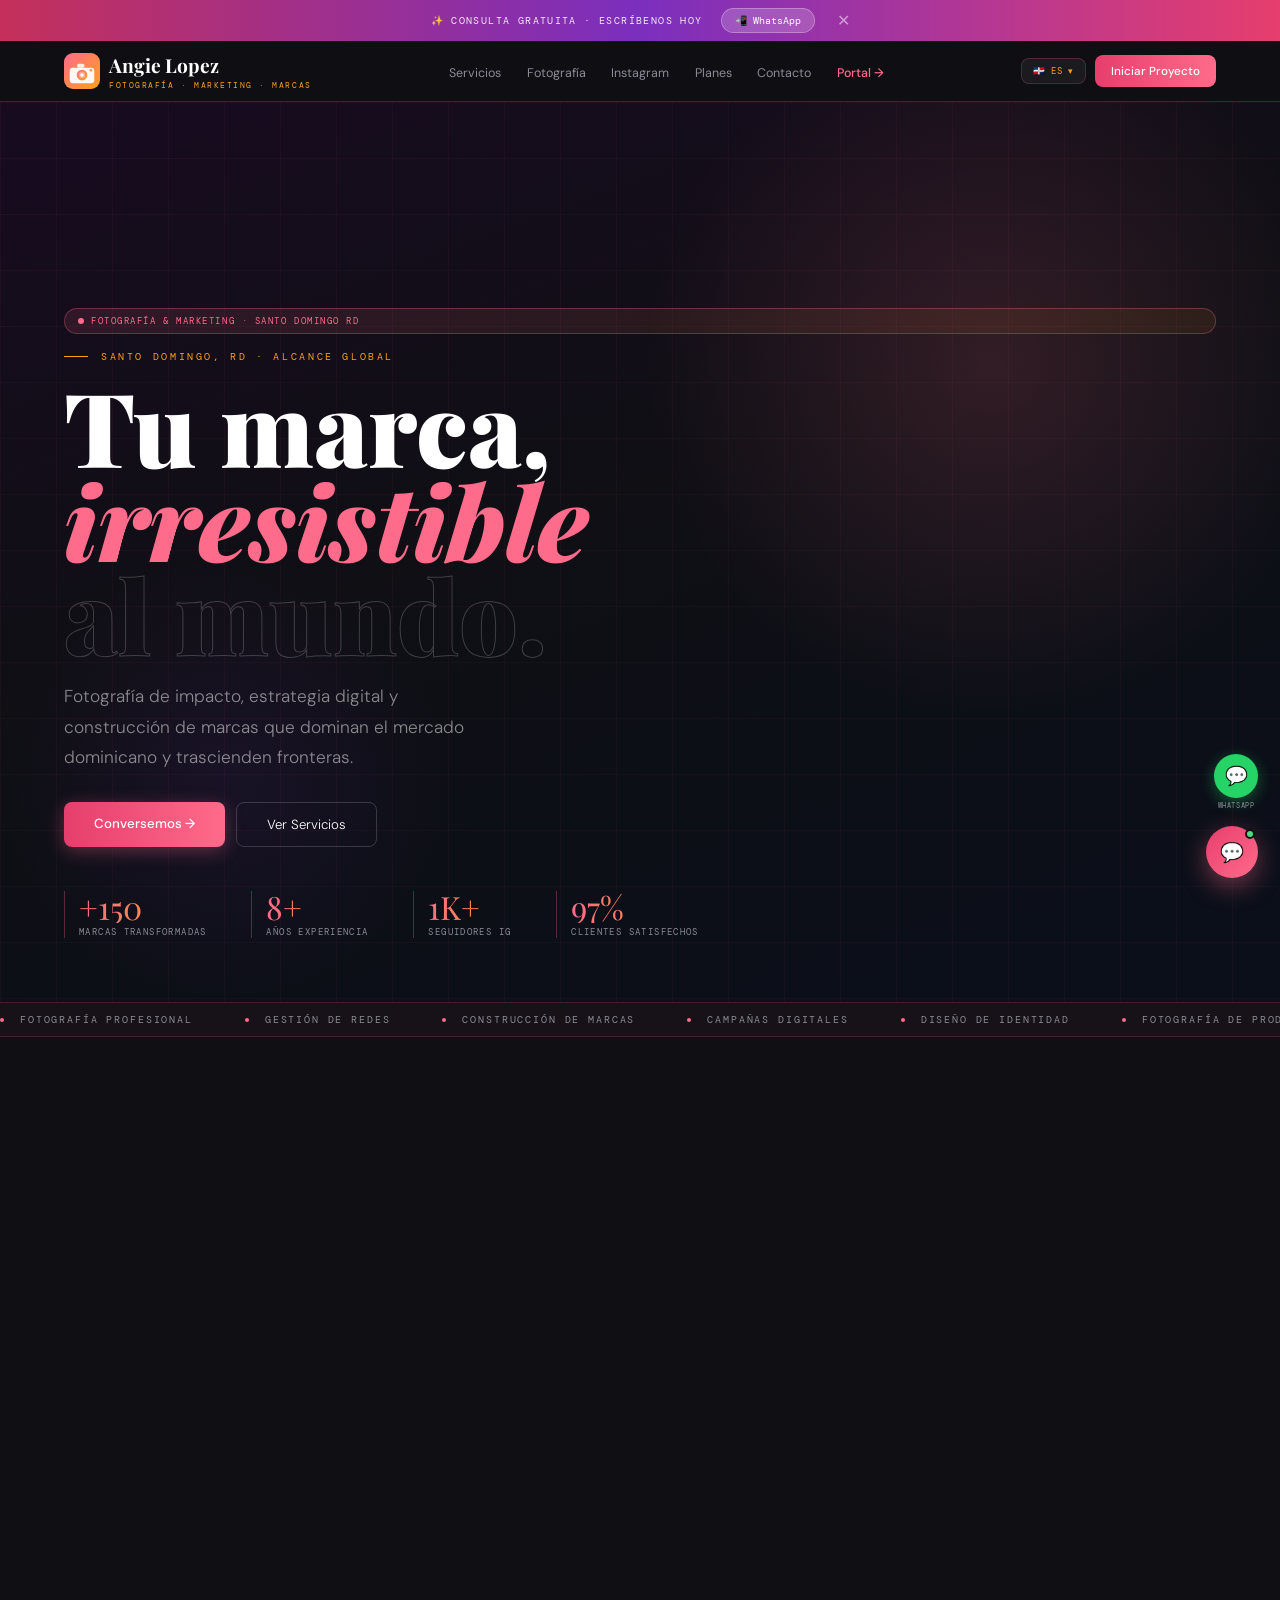
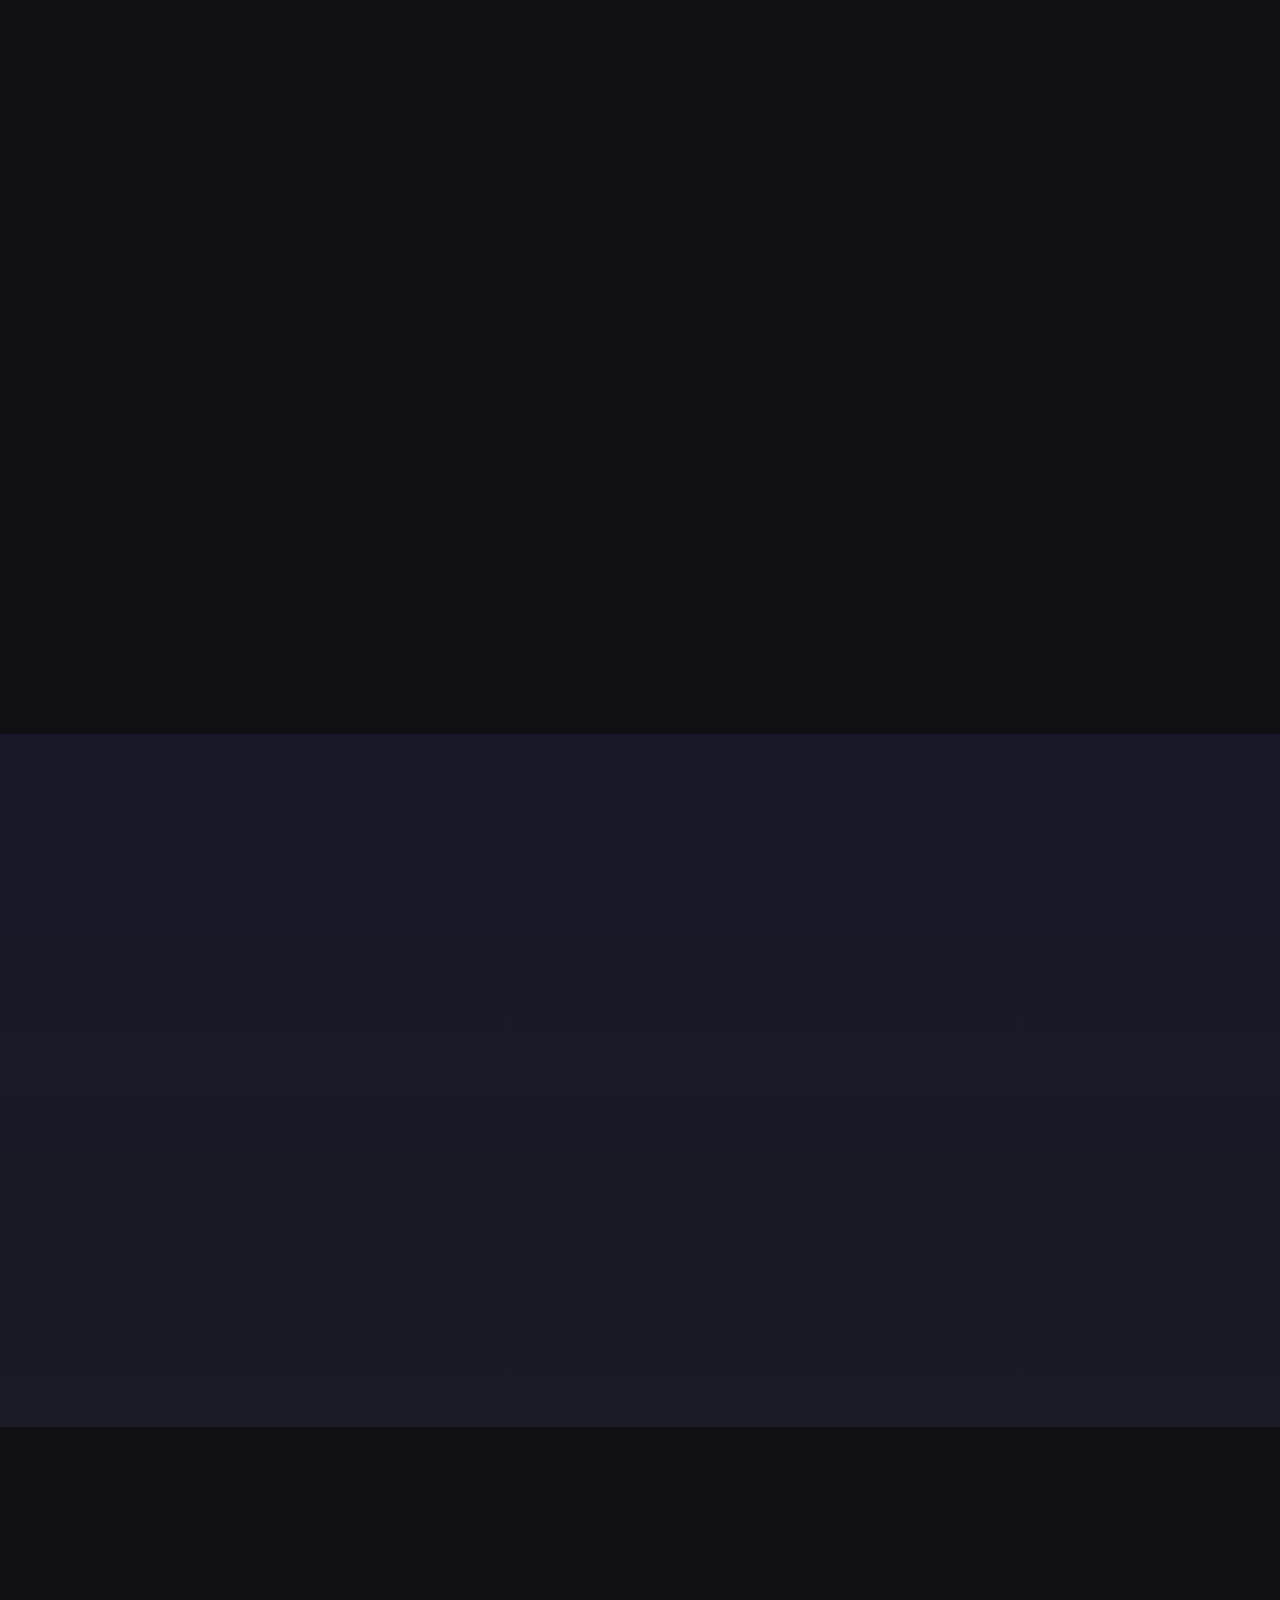
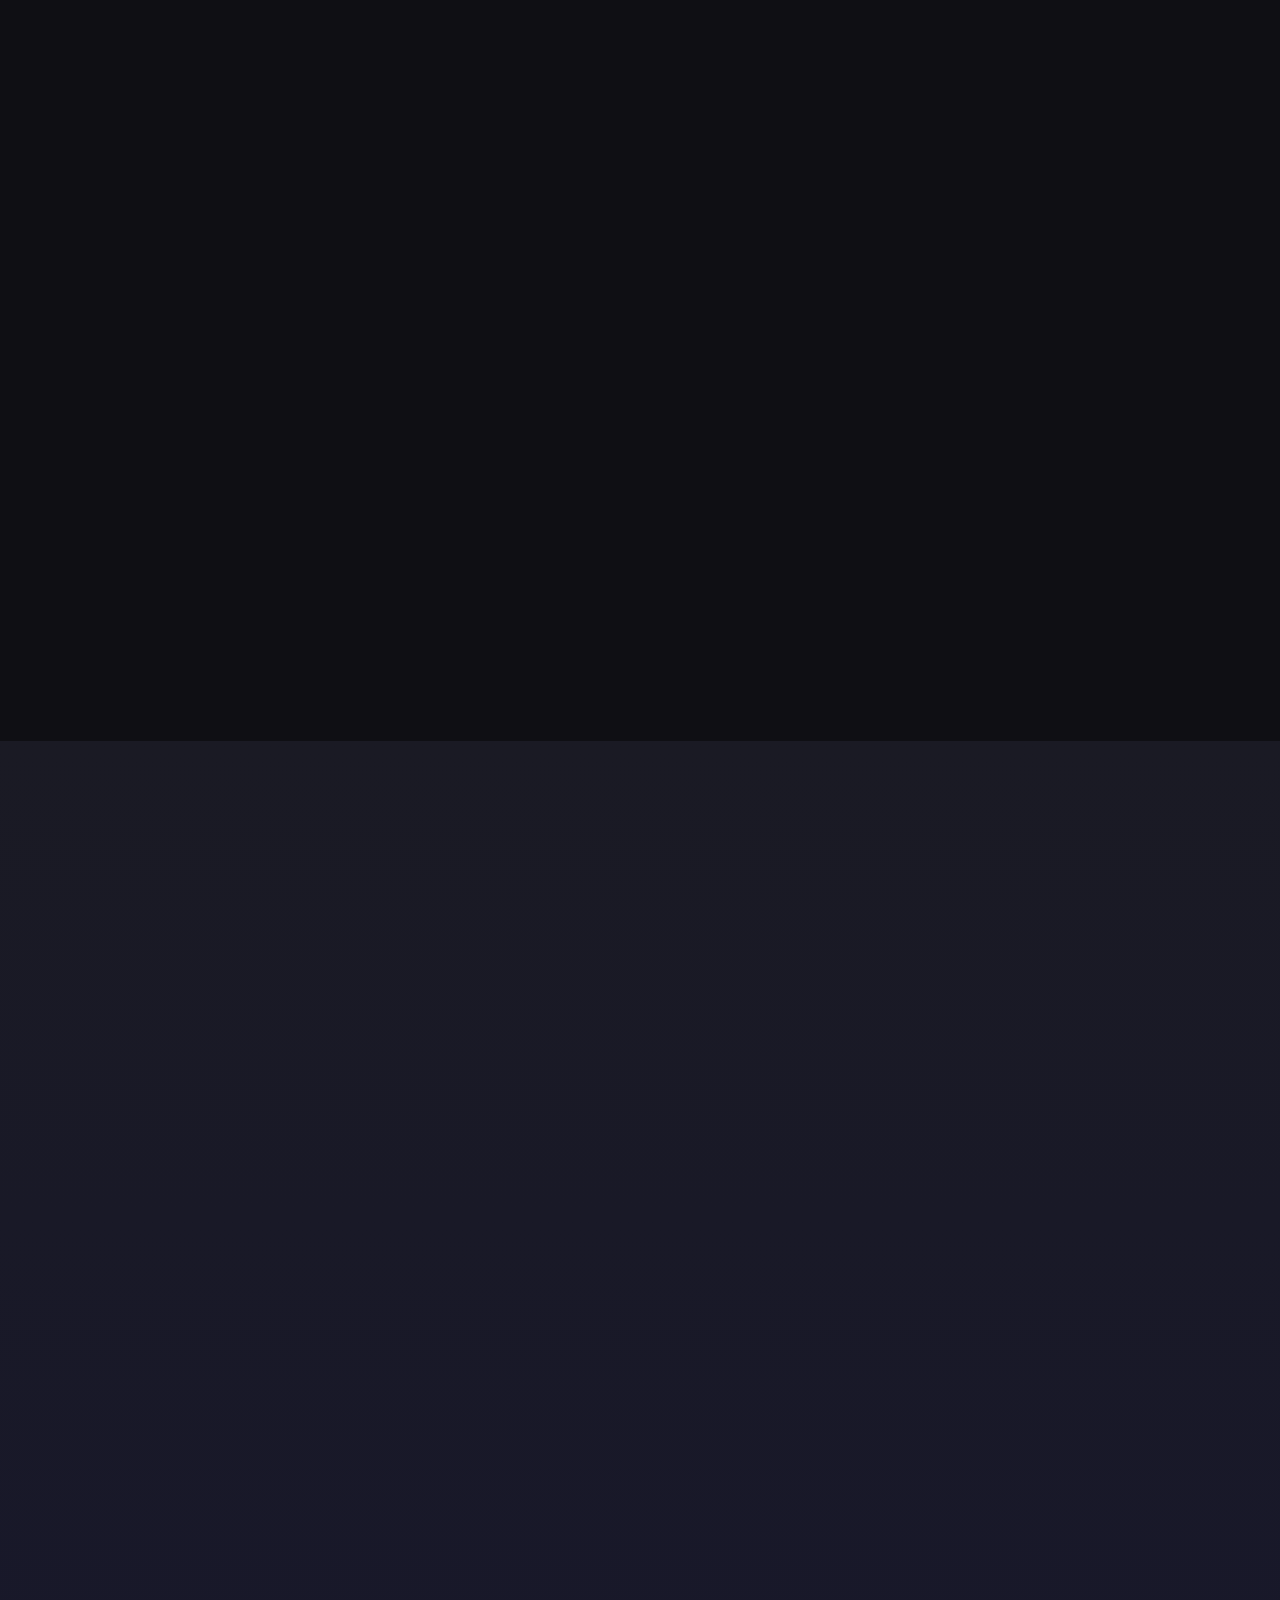
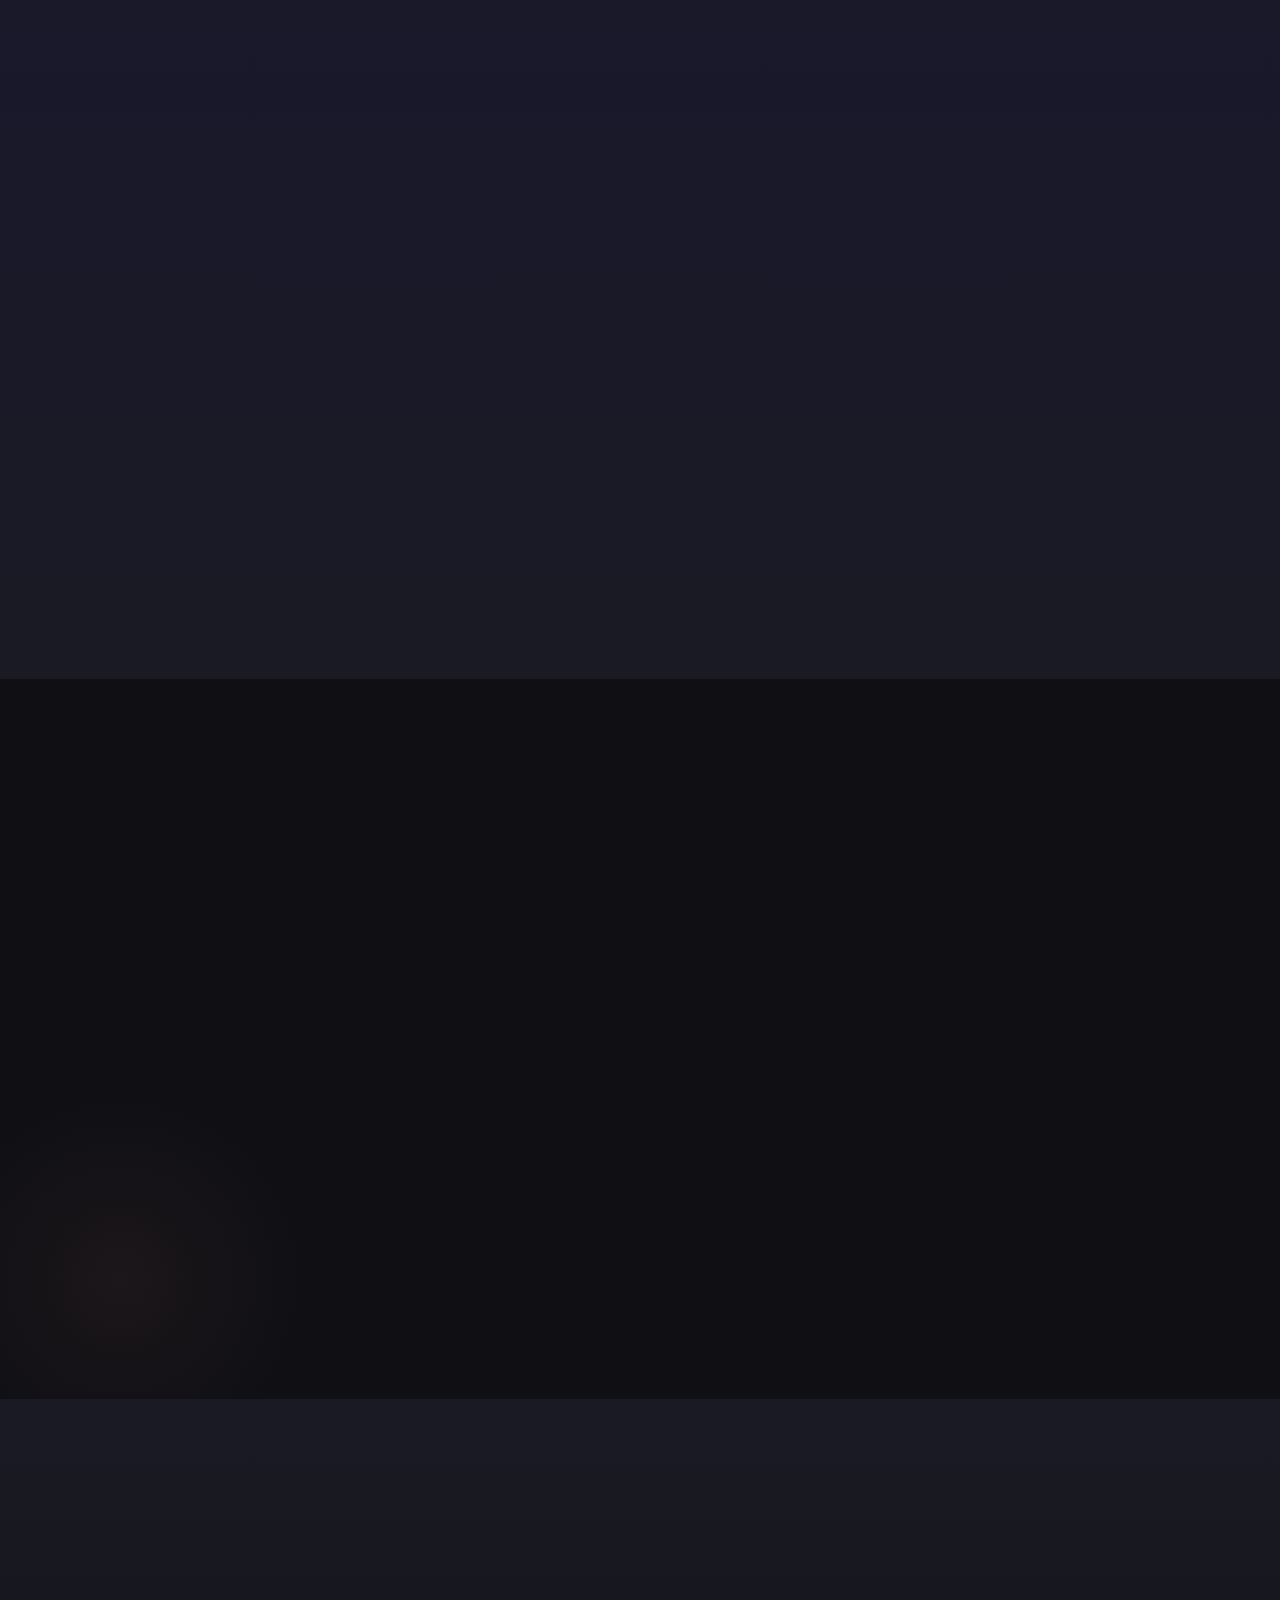
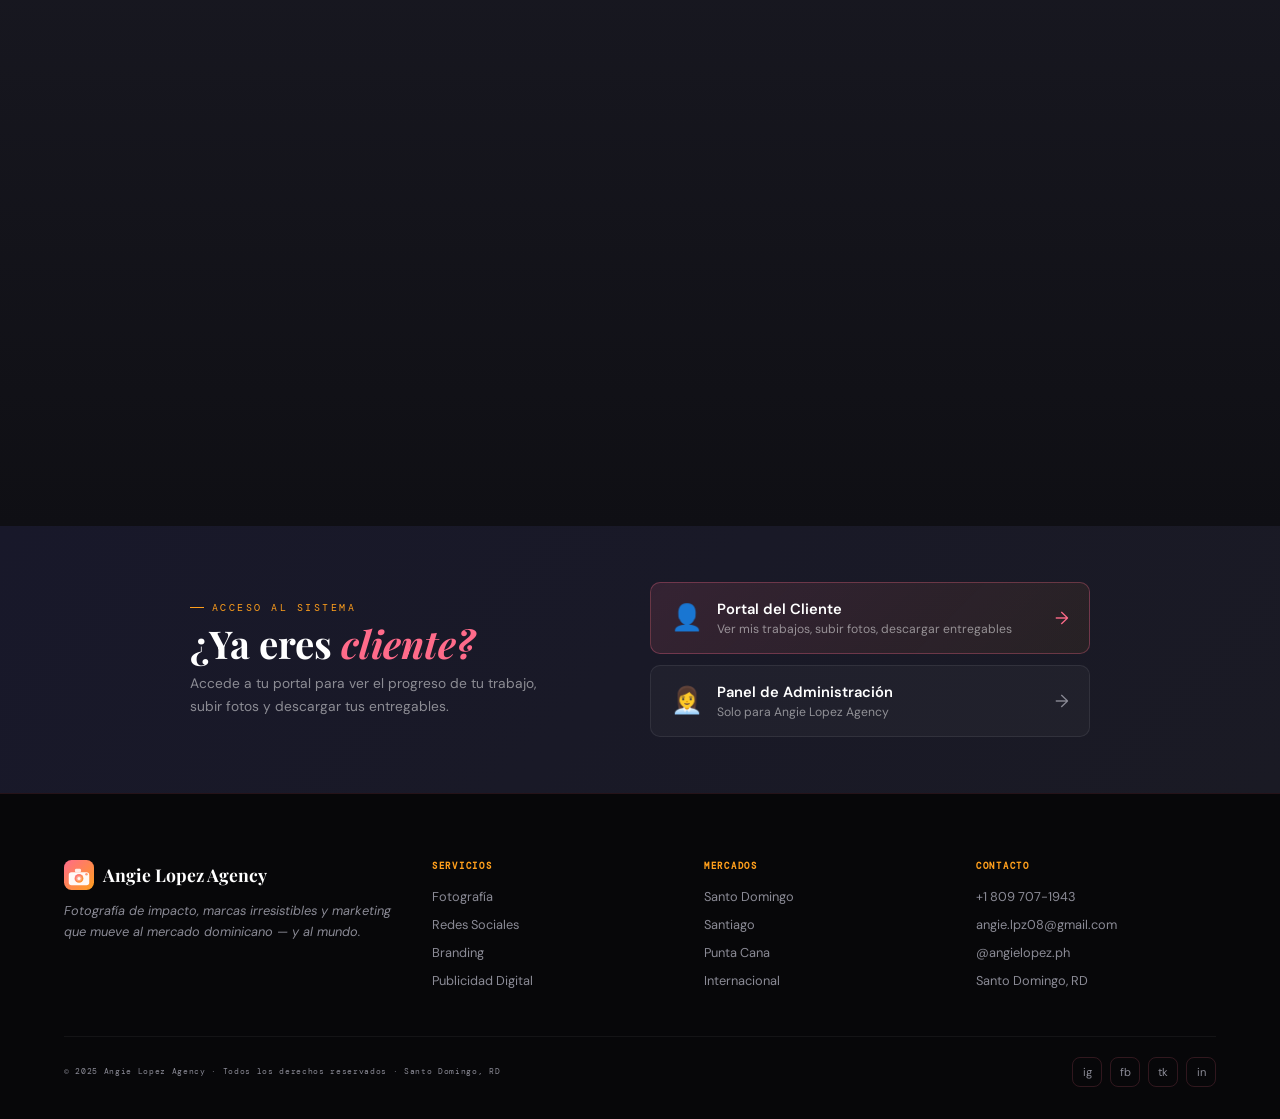
==== commit c91fde52: "Update index.html" ====
--- a/index.html
+++ b/index.html
@@ -275,8 +275,8 @@
 .fsb:hover{transform:translateY(-2px);box-shadow:0 8px 20px rgba(255,107,138,.38)}
 
 /* CHAT */
-#cw{position:fixed;bottom:22px;right:22px;z-index:800}
-#cb{width:52px;height:52px;border-radius:50%;background:linear-gradient(135deg,var(--pkd),var(--pk));border:none;cursor:pointer;display:flex;align-items:center;justify-content:center;font-size:1.2rem;box-shadow:0 8px 26px rgba(255,107,138,.43);transition:all .3s;position:relative}
+#cw{position:fixed;bottom:22px;right:22px;z-index:802}
+#cb{width:52px;height:52px;border-radius:50%;background:linear-gradient(135deg,var(--pkd),var(--pk));border:none;cursor:pointer;display:flex;align-items:center;justify-content:center;font-size:1.2rem;box-shadow:0 8px 26px rgba(255,107,138,.43);transition:all .3s;position:relative;pointer-events:all;z-index:803}
 #cb:hover{transform:scale(1.08);box-shadow:0 12px 38px rgba(255,107,138,.58)}
 .cpls{position:absolute;top:3px;right:3px;width:10px;height:10px;background:#4ade80;border-radius:50%;border:2px solid var(--bg);animation:pulse 2s infinite}
 #cp{position:absolute;bottom:64px;right:0;width:min(338px,91vw);background:var(--bg2);border:1px solid rgba(255,107,138,.24);box-shadow:0 20px 56px rgba(0,0,0,.6);display:none;flex-direction:column;border-radius:13px;overflow:hidden}
@@ -313,7 +313,7 @@
 .cfw{font-family:'DM Mono',monospace;font-size:.5rem;color:#4ade80}
 
 /* FLOATING */
-.waf{position:fixed;bottom:84px;right:22px;z-index:700;display:flex;flex-direction:column;align-items:center;gap:3px}
+.waf{position:fixed;bottom:90px;right:22px;z-index:801;display:flex;flex-direction:column;align-items:center;gap:3px}
 .waf a{width:44px;height:44px;background:#25D366;border-radius:50%;display:flex;align-items:center;justify-content:center;font-size:1.15rem;box-shadow:0 4px 15px rgba(37,211,102,.38);transition:all .3s}
 .waf a:hover{transform:scale(1.1)}
 .wafl{font-family:'DM Mono',monospace;font-size:.45rem;letter-spacing:.08em;color:var(--mu);text-transform:uppercase}
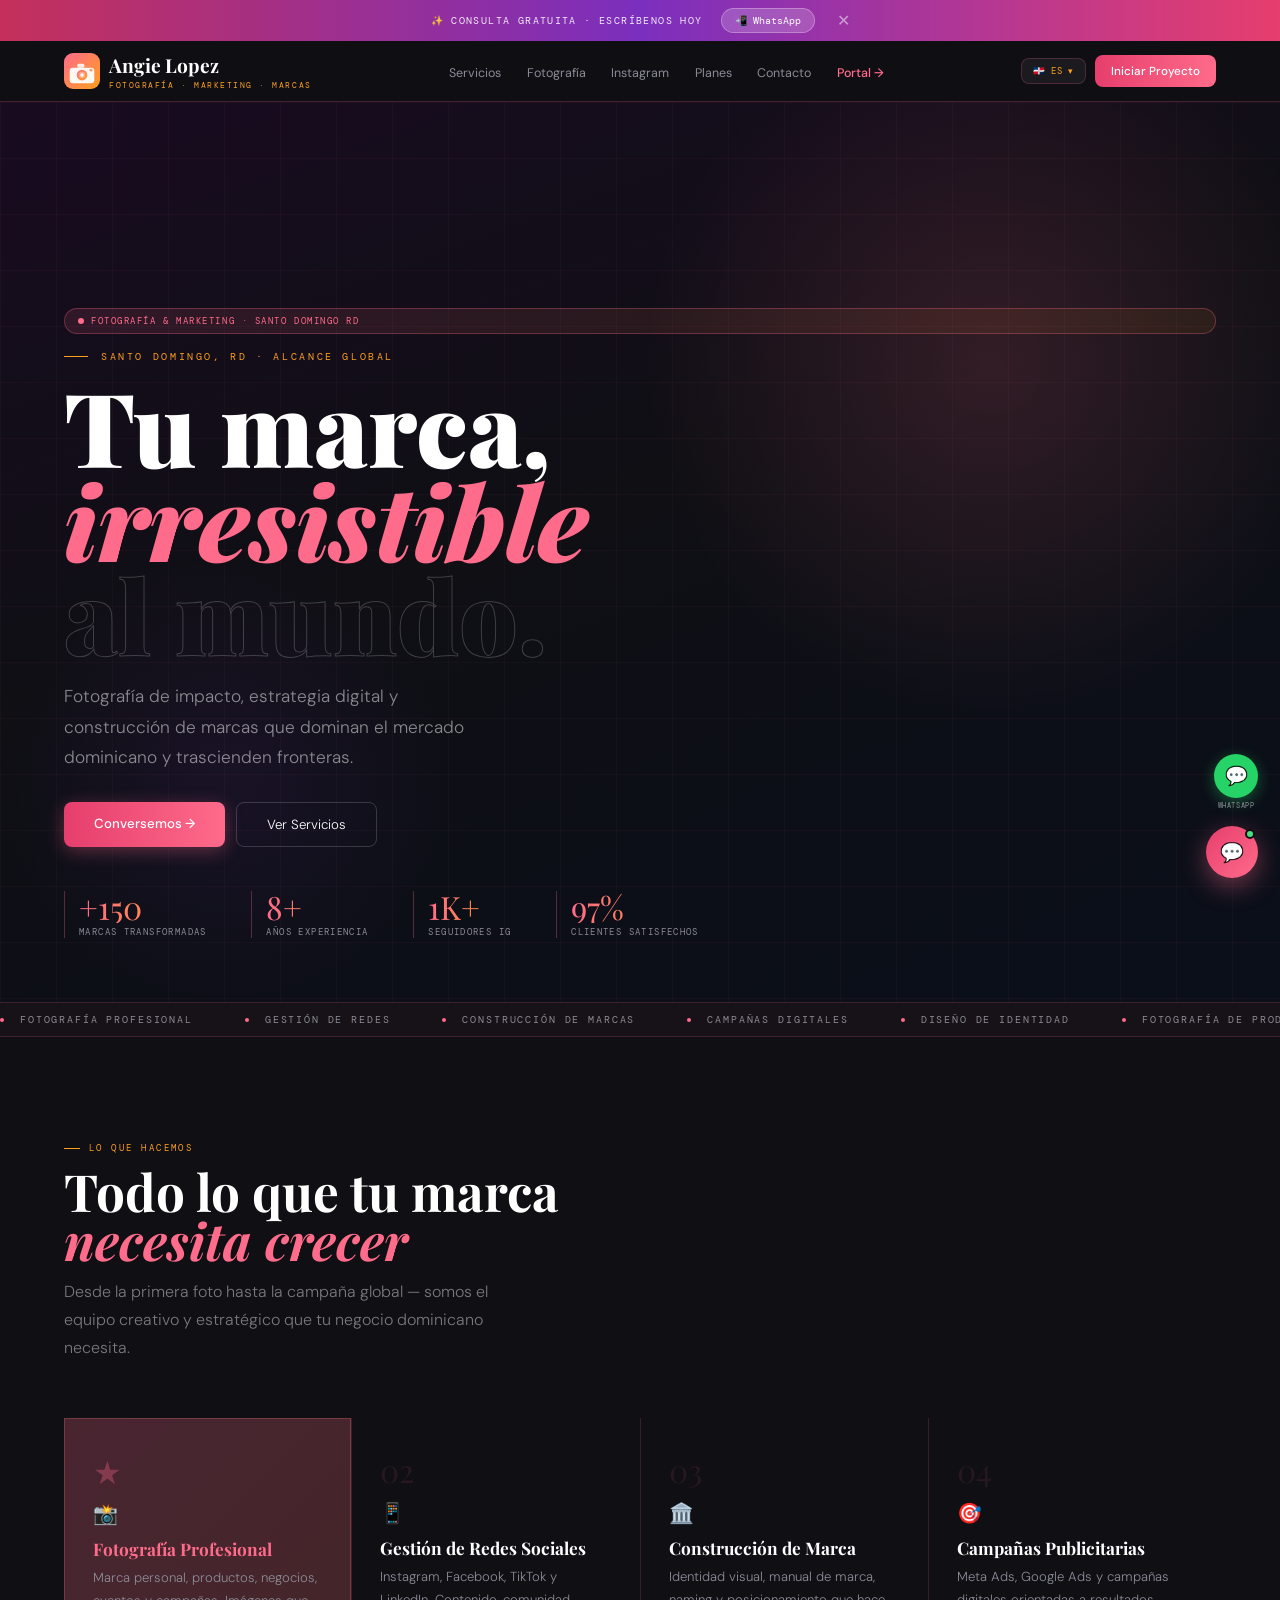
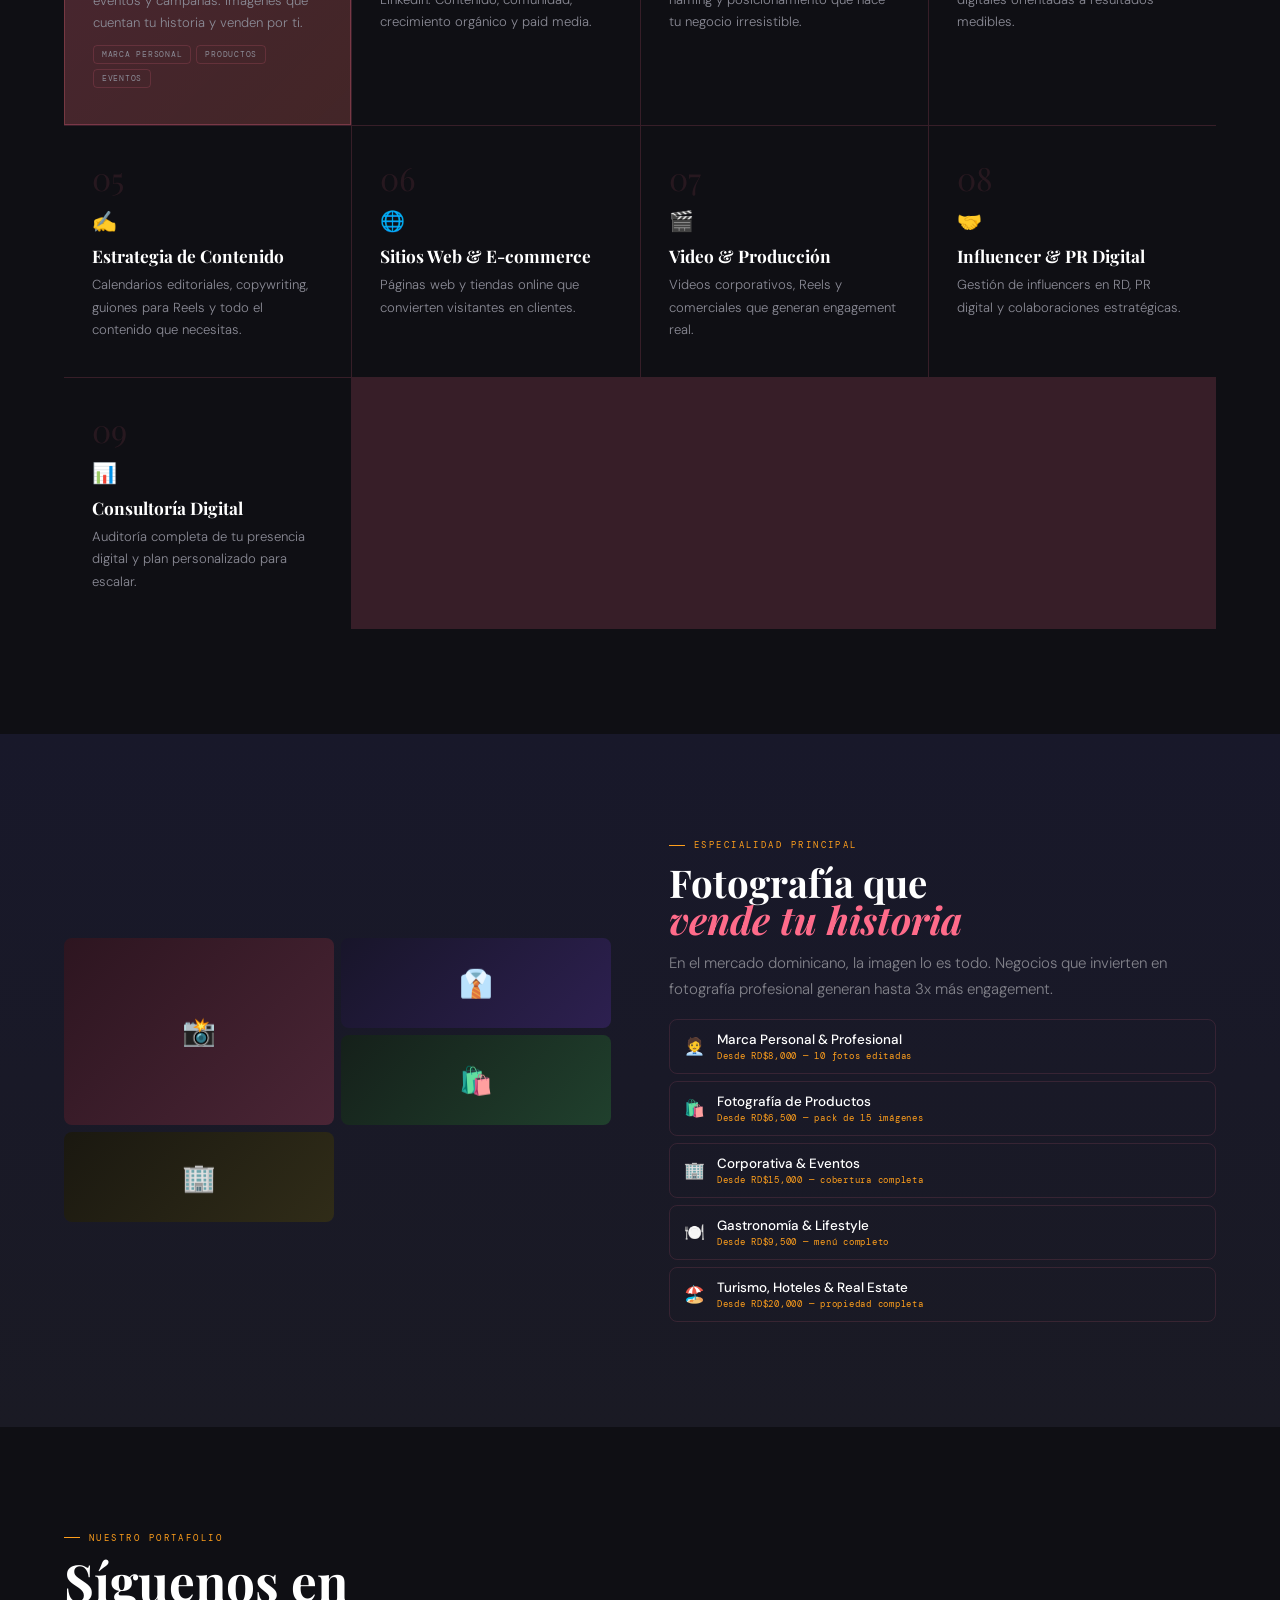
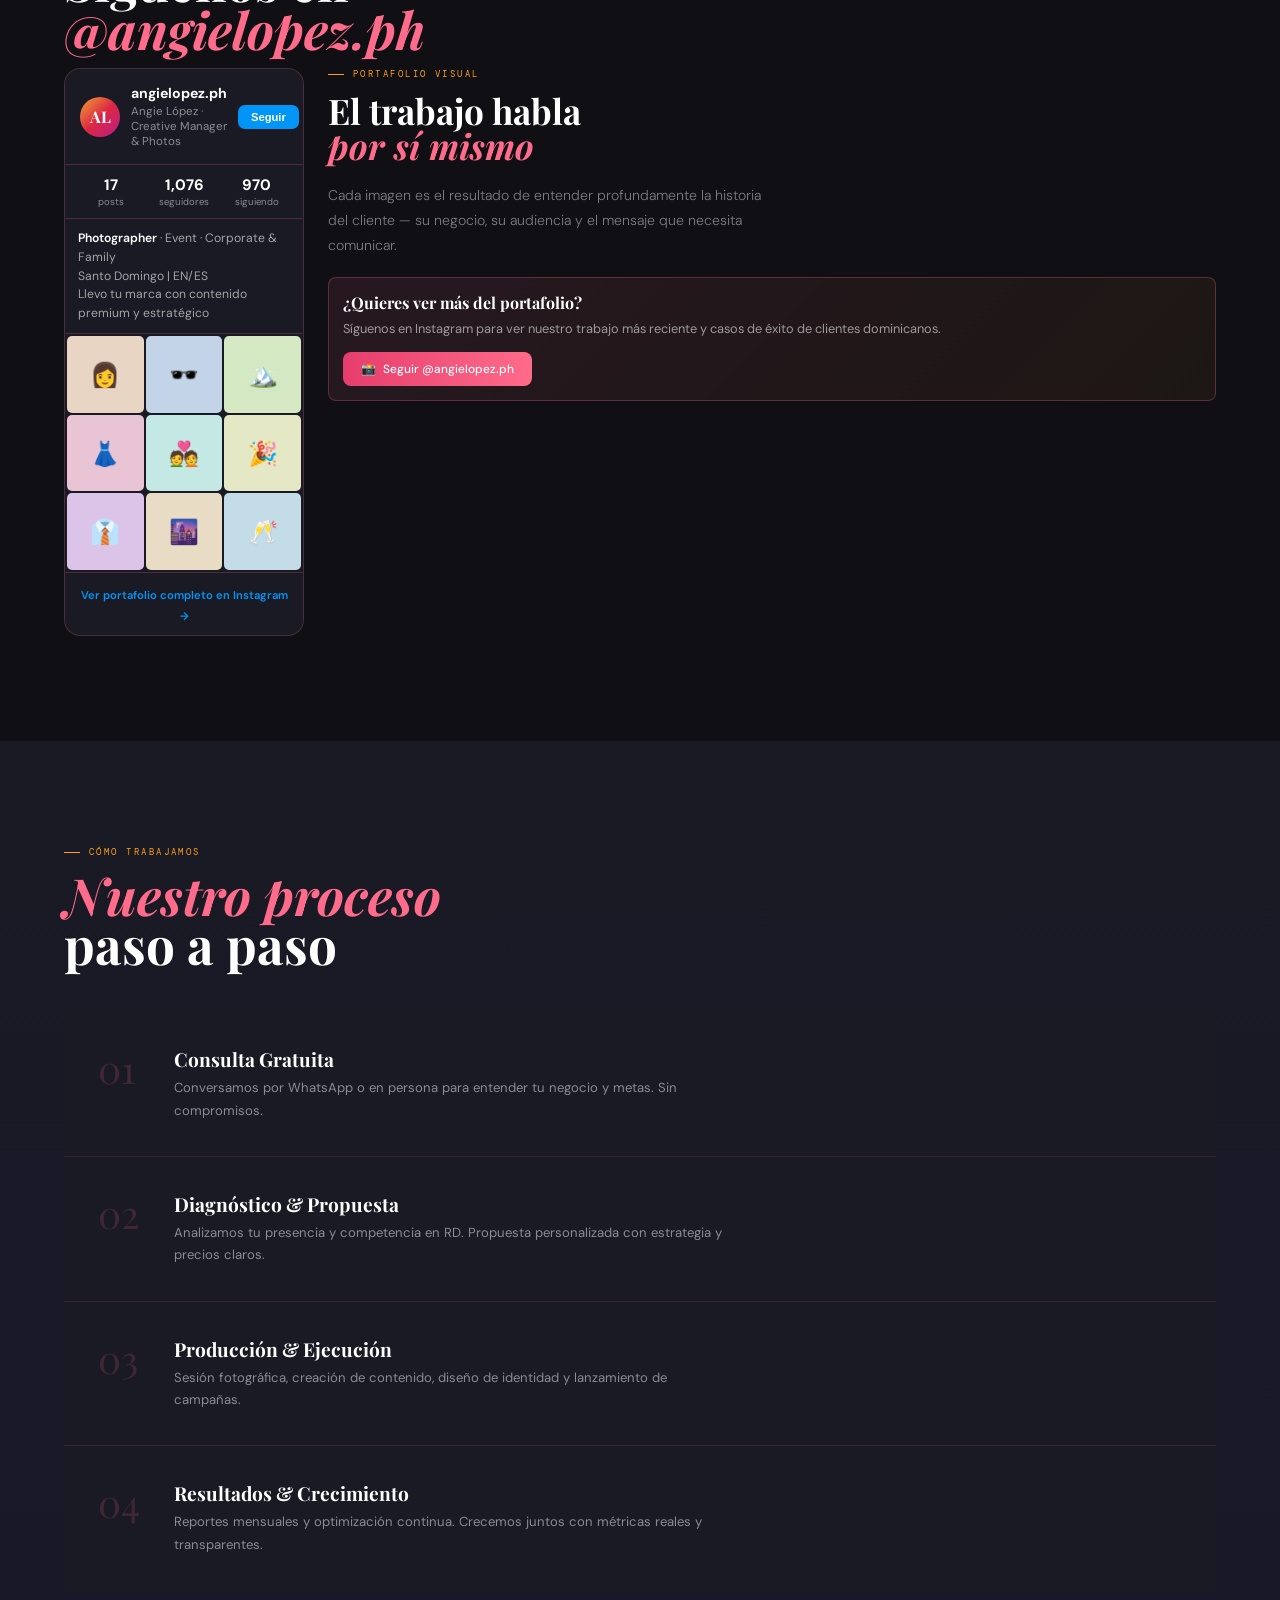
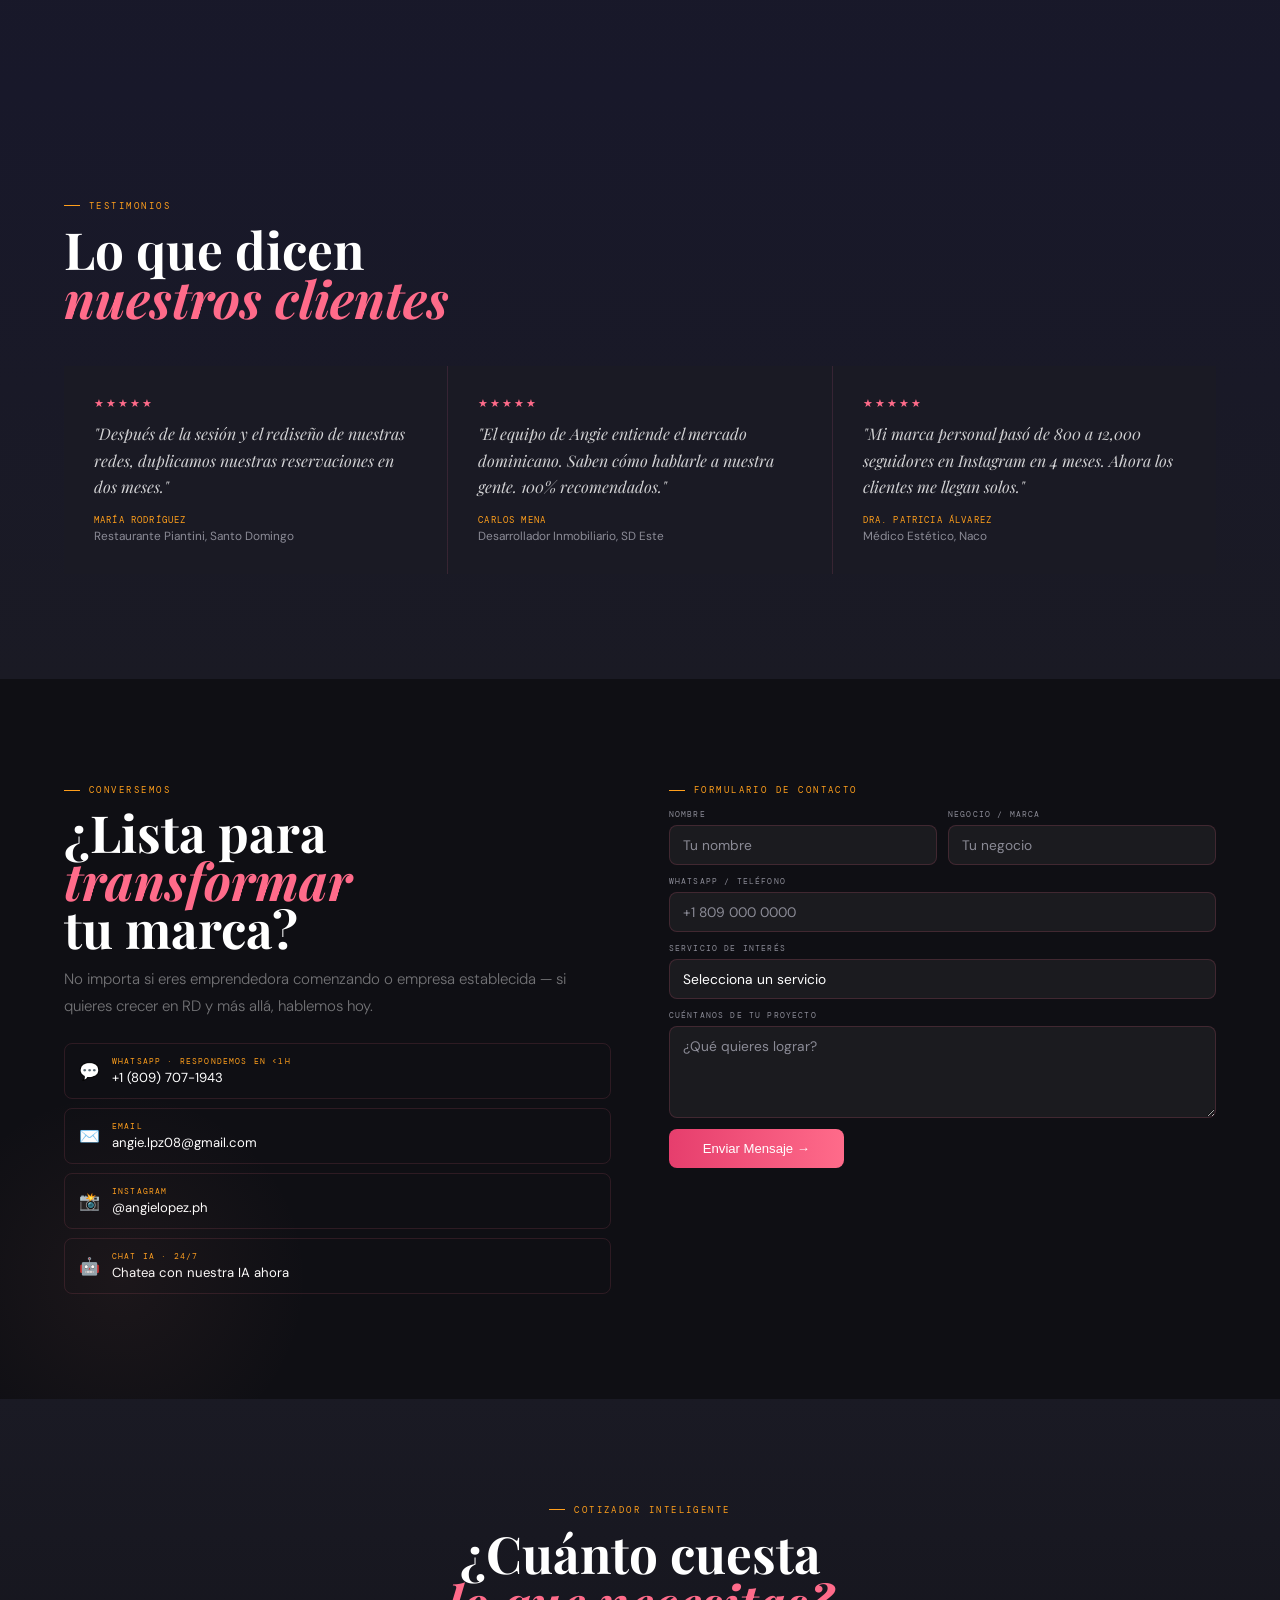
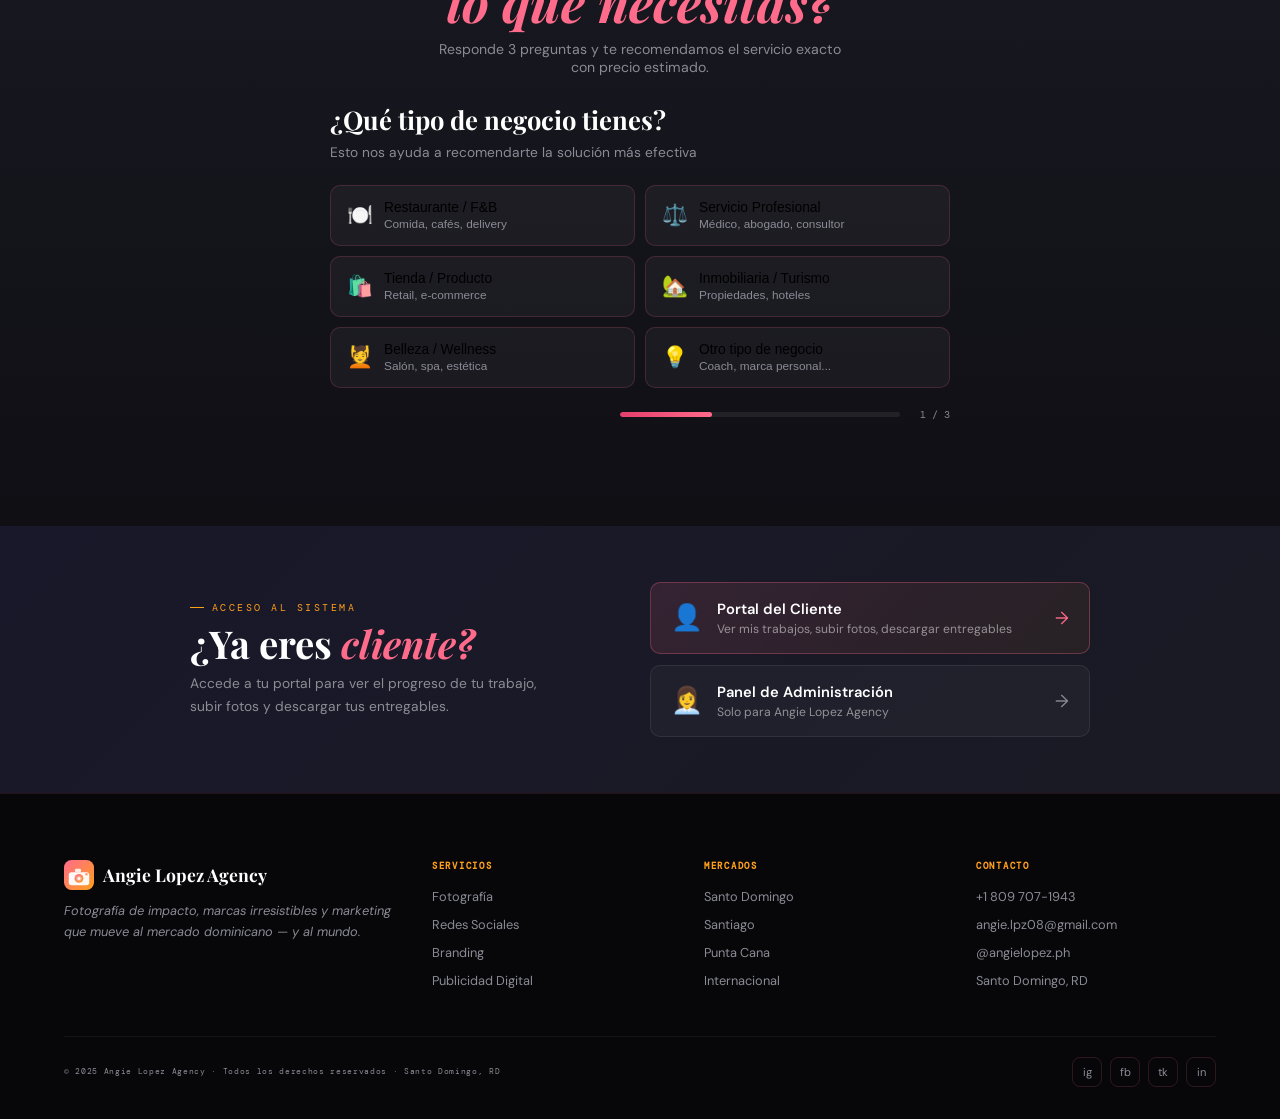
==== commit 8f423705: "Update index.html" ====
--- a/index.html
+++ b/index.html
@@ -808,10 +808,7 @@
 
 <script>
 const WA='18097071943';
-const AI_PROXY='/.netlify/functions/ai-proxy';
-const EMAIL_PROXY='/.netlify/functions/email-proxy';
-const AI_PROXY='/.netlify/functions/ai-proxy';
-const EMAIL_PROXY='/.netlify/functions/email-proxy';
+const AK='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';
 // Cloudflare Worker URLs (actualizar después del deploy)
 // API Key de Anthropic — pegar aquí tu key (sk-ant-api03-...)
 
@@ -1153,7 +1150,9 @@
   hist.push({role:'user',content:msg});
   showDots();
   try{
-    const r=await fetch(AI_PROXY,{method:'POST',headers:{'Content-Type':'application/json'},
+    const r=await fetch('https://api.anthropic.com/v1/messages',{
+      method:'POST',
+      headers:{'Content-Type':'application/json','x-api-key':AK,'anthropic-version':'2023-06-01'},
       body:JSON.stringify({model:'claude-sonnet-4-20250514',max_tokens:700,system:SP,messages:hist})
     });
     hideDots();
@@ -1168,8 +1167,7 @@
     addMsg(reply,'bot');
   }catch(e){
     hideDots();
-    console.error('Chat error:', e.message);
-    addMsg('Lo siento, tuve un problema de conexión. Intenta de nuevo en unos segundos.','bot');
+    addMsg('Lo siento, tuve un problema. Escríbenos por <a href="https://wa.me/18097071943" target="_blank">WhatsApp</a>','bot');
   }
   busy=false;setUI(true);
 }
